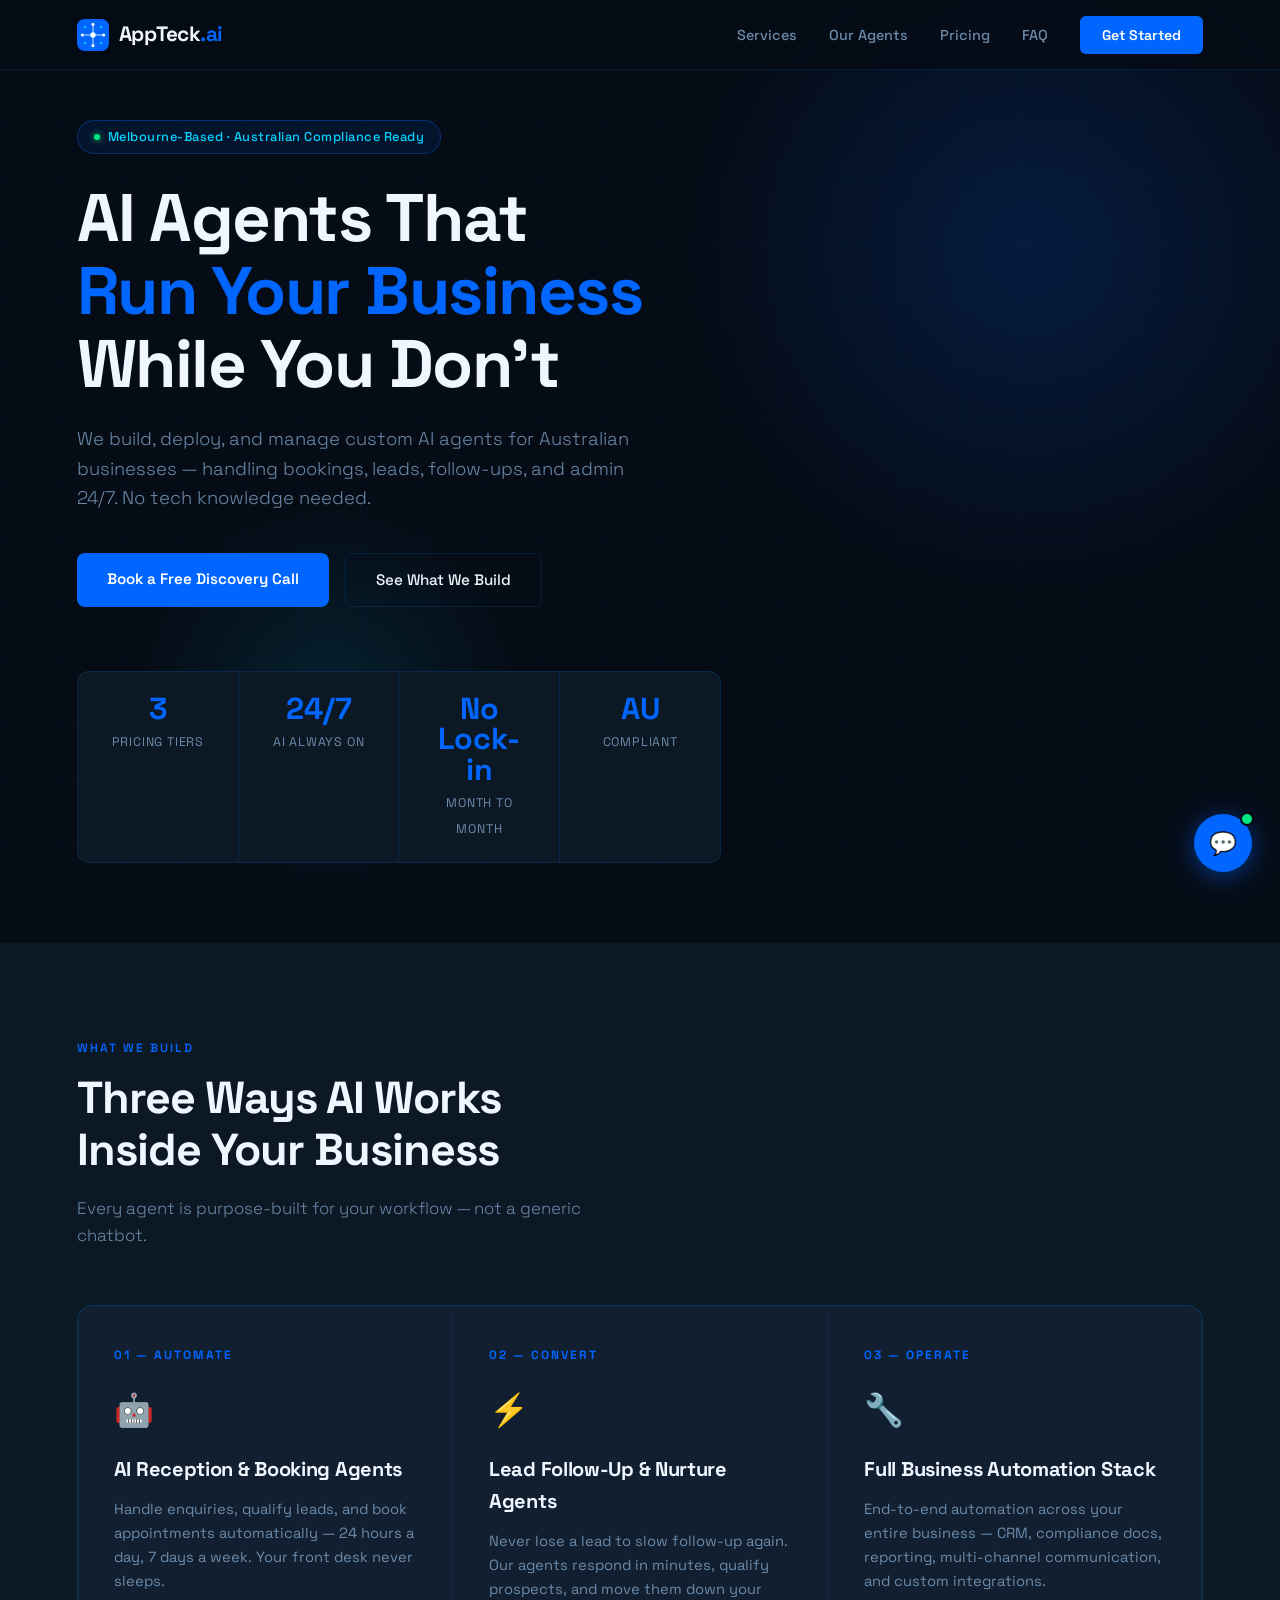
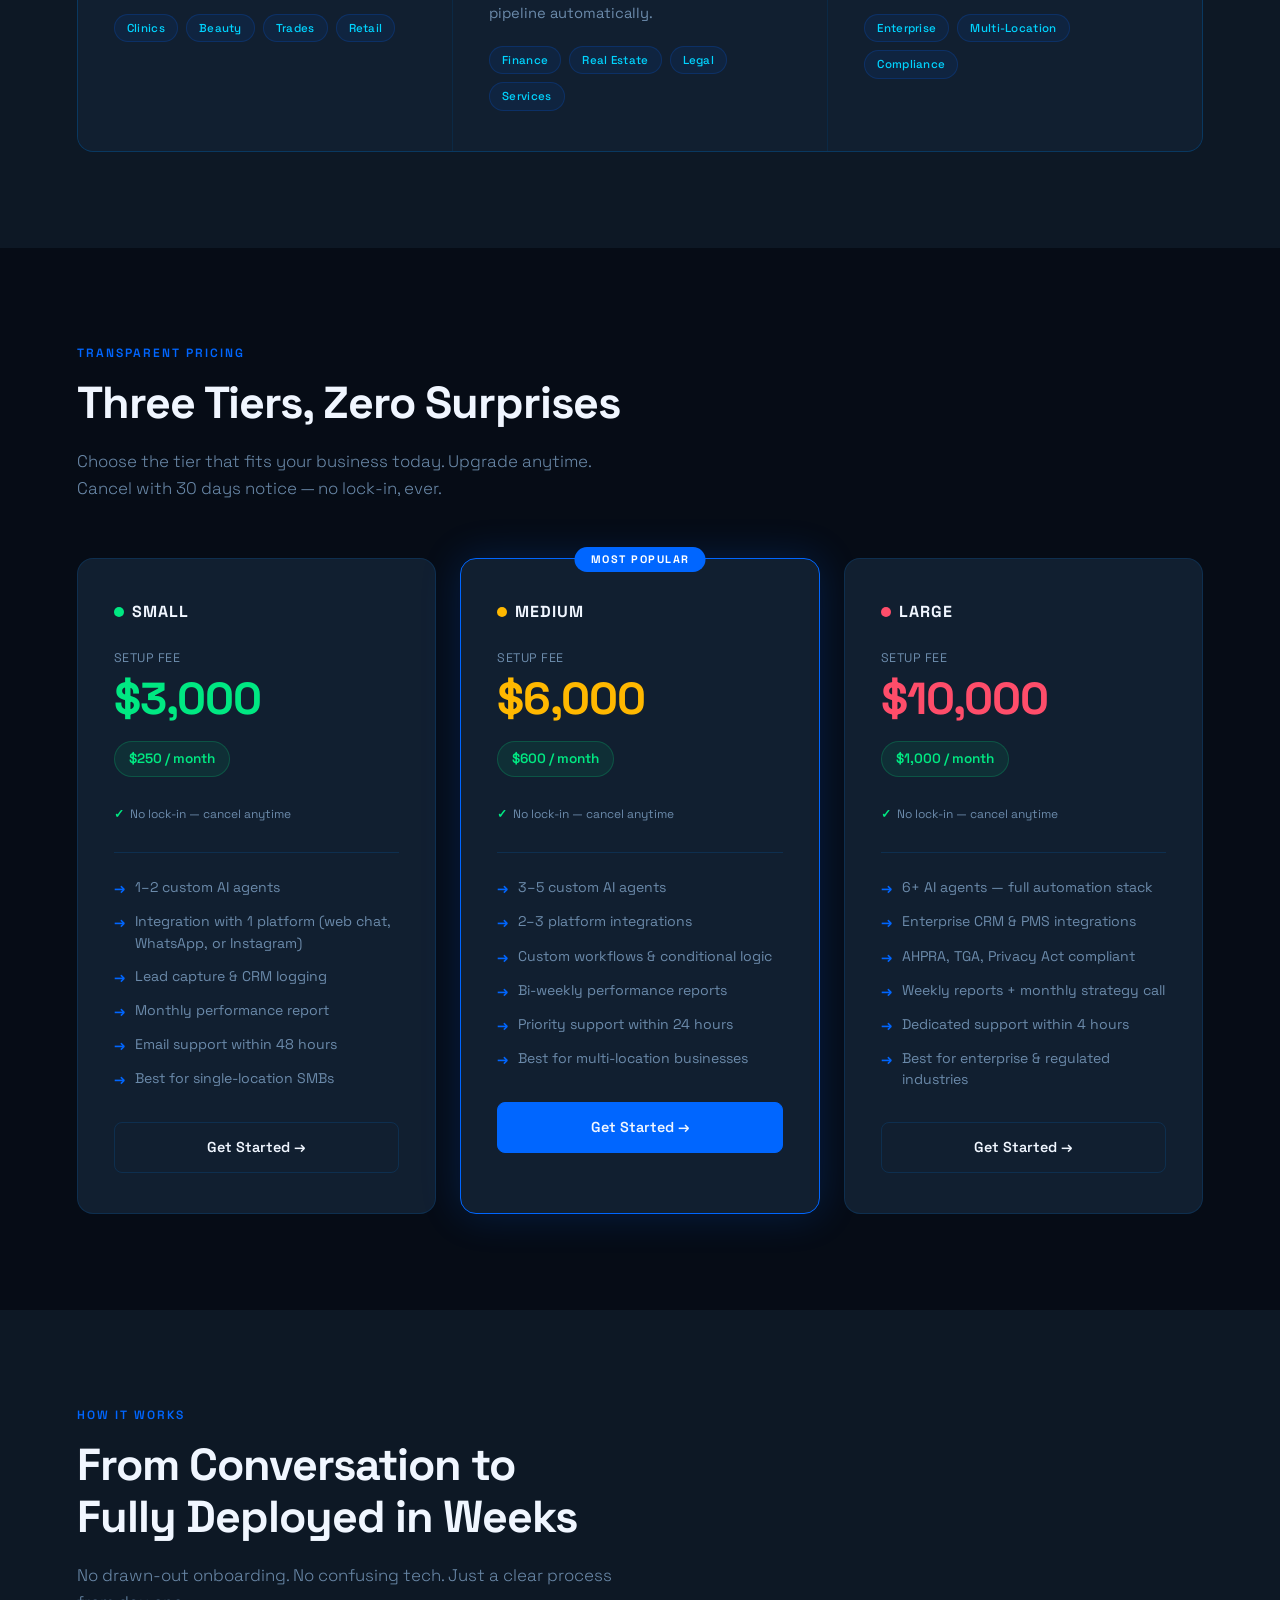
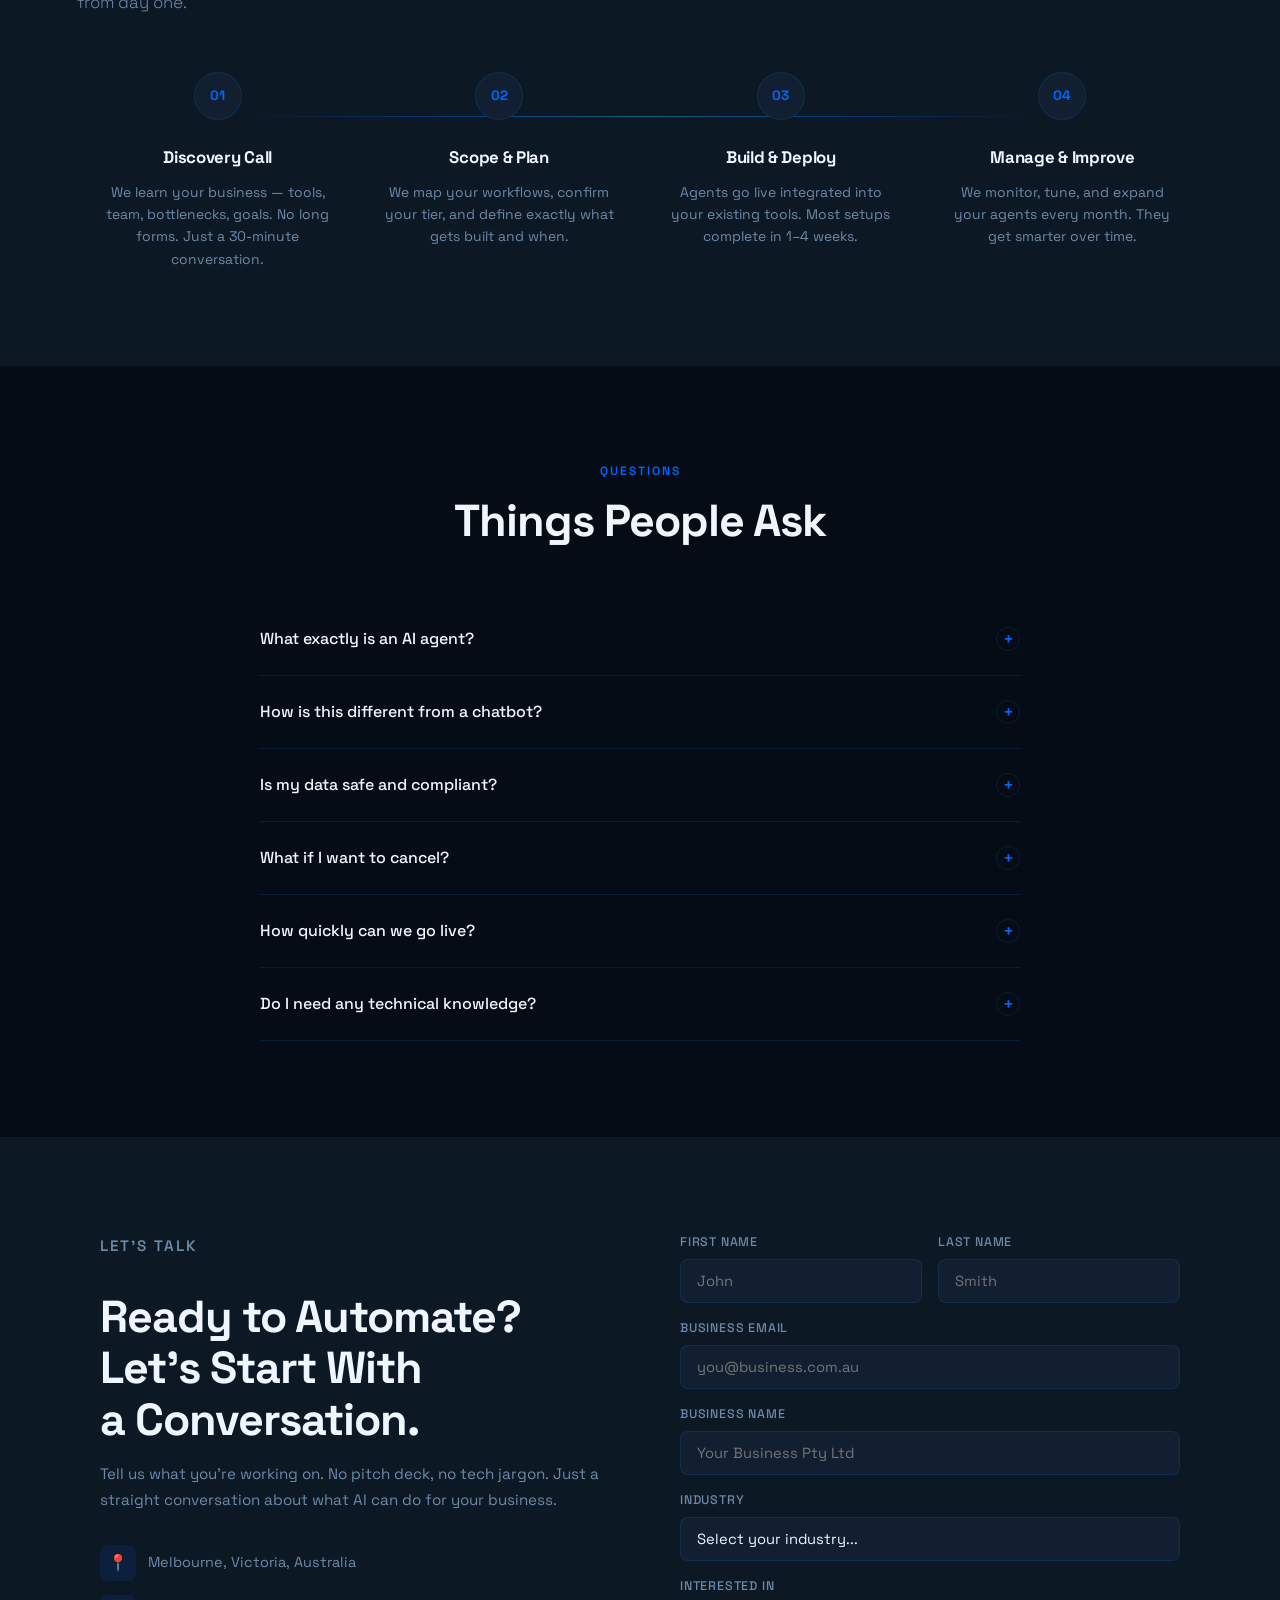
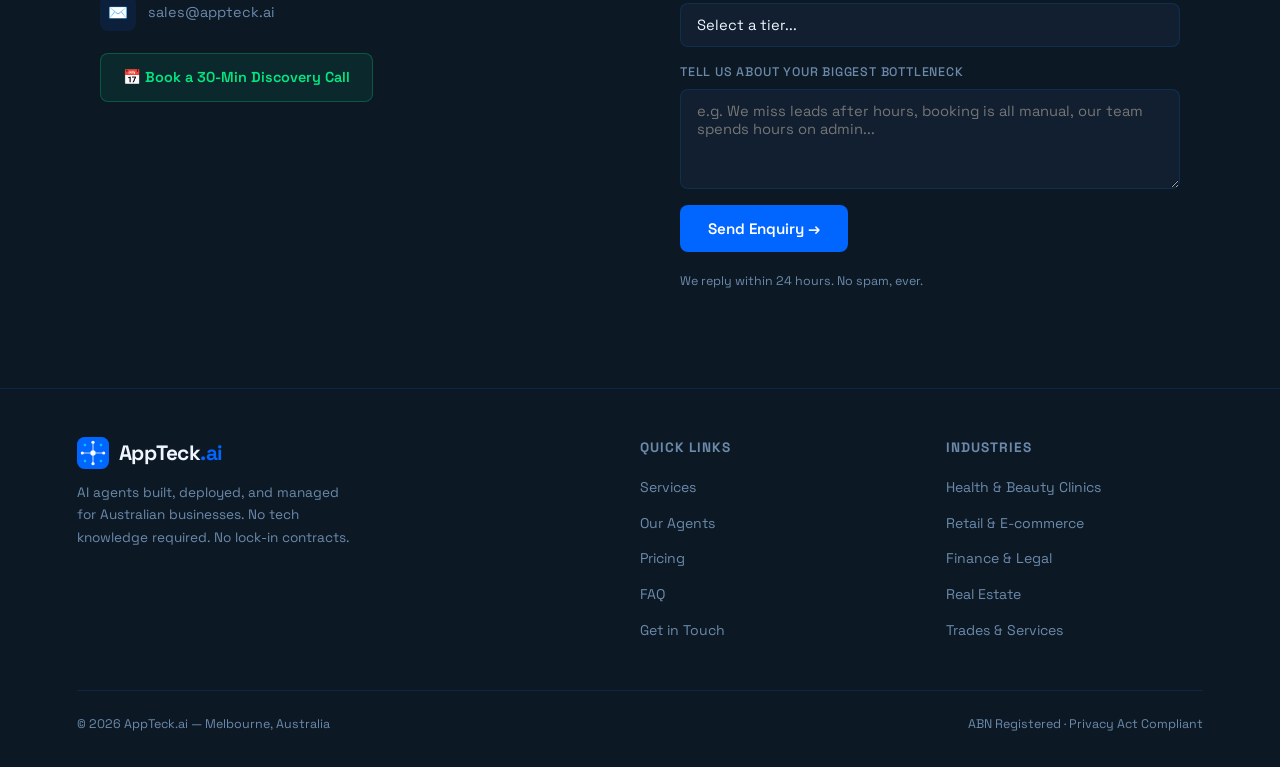
==== index.html @ e083c030 "Add mobile hamburger nav menu Adds a proper 44x44 hamburger button that appears below 900px, toggles" ====
<!DOCTYPE html>
<html lang="en">
<head>
  <meta charset="UTF-8">
  <meta name="viewport" content="width=device-width, initial-scale=1.0">
  <title>AppTeck.ai — AI Agents That Run Your Business</title>
  <meta name="description" content="AppTeck.ai builds, deploys, and manages custom AI agents for Australian businesses — handling bookings, leads, follow-ups, and admin 24/7.">

  <link rel="preconnect" href="https://fonts.googleapis.com">
  <link rel="preconnect" href="https://fonts.gstatic.com" crossorigin>
  <link href="https://fonts.googleapis.com/css2?family=Space+Grotesk:wght@300;400;500;600;700&display=swap" rel="stylesheet">

  <link rel="stylesheet" href="assets/css/main.css">
  <link rel="stylesheet" href="assets/css/layout.css">
  <link rel="stylesheet" href="assets/css/components.css">
  <link rel="stylesheet" href="assets/css/chat.css">
</head>
<body>

<!-- NAV -->
<nav>
  <a href="#" class="logo">
    <svg width="32" height="32" viewBox="0 0 60 60" xmlns="http://www.w3.org/2000/svg" aria-hidden="true">
      <rect x="0" y="0" width="60" height="60" rx="14" fill="#0066FF"/>
      <circle cx="30" cy="30" r="5" fill="white"/>
      <circle cx="30" cy="10" r="3" fill="white" opacity="0.95"/>
      <circle cx="50" cy="30" r="3" fill="white" opacity="0.95"/>
      <circle cx="30" cy="50" r="3" fill="white" opacity="0.95"/>
      <circle cx="10" cy="30" r="3" fill="white" opacity="0.95"/>
      <line x1="30" y1="25" x2="30" y2="13" stroke="white" stroke-width="2" stroke-linecap="round" opacity="0.75"/>
      <line x1="35" y1="30" x2="47" y2="30" stroke="white" stroke-width="2" stroke-linecap="round" opacity="0.75"/>
      <line x1="30" y1="35" x2="30" y2="47" stroke="white" stroke-width="2" stroke-linecap="round" opacity="0.75"/>
      <line x1="25" y1="30" x2="13" y2="30" stroke="white" stroke-width="2" stroke-linecap="round" opacity="0.75"/>
      <circle cx="45" cy="15" r="2.5" fill="#00D4FF" opacity="0.9"/>
      <circle cx="45" cy="45" r="2.5" fill="#00D4FF" opacity="0.9"/>
      <circle cx="15" cy="45" r="2.5" fill="#00D4FF" opacity="0.9"/>
      <circle cx="15" cy="15" r="2.5" fill="#00D4FF" opacity="0.9"/>
    </svg>
    <span class="logo-text">AppTeck<span>.ai</span></span>
  </a>
  <ul class="nav-links" id="navLinks">
    <li><a href="#services">Services</a></li>
    <li><a href="agents.html">Our Agents</a></li>
    <li><a href="#pricing">Pricing</a></li>
    <li><a href="#faq">FAQ</a></li>
    <li><a href="#contact" class="nav-cta">Get Started</a></li>
  </ul>
  <button type="button" class="nav-toggle" id="navToggle" aria-label="Toggle menu" aria-controls="navLinks" aria-expanded="false">
    <span class="nav-toggle-bars" aria-hidden="true">
      <span></span>
      <span></span>
      <span></span>
    </span>
  </button>
</nav>

<!-- HERO -->
<section id="hero">
  <div class="hero-glow"></div>
  <div class="hero-glow-2"></div>
  <div class="hero-inner">
    <div class="hero-badge">Melbourne-Based · Australian Compliance Ready</div>
    <h1>AI Agents That<br><span class="accent">Run Your Business</span><br>While You Don't</h1>
    <p class="hero-sub">We build, deploy, and manage custom AI agents for Australian businesses — handling bookings, leads, follow-ups, and admin 24/7. No tech knowledge needed.</p>
    <div class="hero-ctas">
      <a href="https://cal.com/appteck" target="_blank" rel="noopener" class="btn-primary">Book a Free Discovery Call</a>
      <a href="#services" class="btn-ghost">See What We Build</a>
    </div>
    <div class="stats-strip">
      <div class="stat"><span class="stat-num">3</span><span class="stat-label">Pricing Tiers</span></div>
      <div class="stat"><span class="stat-num">24/7</span><span class="stat-label">AI Always On</span></div>
      <div class="stat"><span class="stat-num">No Lock-in</span><span class="stat-label">Month to Month</span></div>
      <div class="stat"><span class="stat-num">AU</span><span class="stat-label">Compliant</span></div>
    </div>
  </div>
</section>

<!-- SERVICES -->
<section id="services">
  <p class="section-label reveal">What We Build</p>
  <h2 class="reveal">Three Ways AI Works<br>Inside Your Business</h2>
  <p class="section-sub reveal">Every agent is purpose-built for your workflow — not a generic chatbot.</p>
  <div class="services-grid reveal">
    <div class="service-card">
      <div class="service-num">01 — AUTOMATE</div>
      <span class="service-icon">🤖</span>
      <h3>AI Reception & Booking Agents</h3>
      <p>Handle enquiries, qualify leads, and book appointments automatically — 24 hours a day, 7 days a week. Your front desk never sleeps.</p>
      <div class="service-tags">
        <span class="tag">Clinics</span>
        <span class="tag">Beauty</span>
        <span class="tag">Trades</span>
        <span class="tag">Retail</span>
      </div>
    </div>
    <div class="service-card">
      <div class="service-num">02 — CONVERT</div>
      <span class="service-icon">⚡</span>
      <h3>Lead Follow-Up & Nurture Agents</h3>
      <p>Never lose a lead to slow follow-up again. Our agents respond in minutes, qualify prospects, and move them down your pipeline automatically.</p>
      <div class="service-tags">
        <span class="tag">Finance</span>
        <span class="tag">Real Estate</span>
        <span class="tag">Legal</span>
        <span class="tag">Services</span>
      </div>
    </div>
    <div class="service-card">
      <div class="service-num">03 — OPERATE</div>
      <span class="service-icon">🔧</span>
      <h3>Full Business Automation Stack</h3>
      <p>End-to-end automation across your entire business — CRM, compliance docs, reporting, multi-channel communication, and custom integrations.</p>
      <div class="service-tags">
        <span class="tag">Enterprise</span>
        <span class="tag">Multi-Location</span>
        <span class="tag">Compliance</span>
      </div>
    </div>
  </div>
</section>

<!-- PRICING -->
<section id="pricing">
  <p class="section-label reveal">Transparent Pricing</p>
  <h2 class="reveal">Three Tiers, Zero Surprises</h2>
  <p class="section-sub reveal">Choose the tier that fits your business today. Upgrade anytime. Cancel with 30 days notice — no lock-in, ever.</p>
  <div class="pricing-grid">

    <div class="pricing-card reveal">
      <div class="tier-name"><span class="tier-badge small"></span>Small</div>
      <div class="setup-label">Setup Fee</div>
      <div class="setup-price small">$3,000</div>
      <div class="retainer">$250 / month</div>
      <div class="no-lock">No lock-in — cancel anytime</div>
      <hr class="divider">
      <ul class="features">
        <li>1–2 custom AI agents</li>
        <li>Integration with 1 platform (web chat, WhatsApp, or Instagram)</li>
        <li>Lead capture & CRM logging</li>
        <li>Monthly performance report</li>
        <li>Email support within 48 hours</li>
        <li>Best for single-location SMBs</li>
      </ul>
      <a href="#contact" class="pricing-cta">Get Started →</a>
    </div>

    <div class="pricing-card featured reveal">
      <div class="tier-name"><span class="tier-badge medium"></span>Medium</div>
      <div class="setup-label">Setup Fee</div>
      <div class="setup-price medium">$6,000</div>
      <div class="retainer">$600 / month</div>
      <div class="no-lock">No lock-in — cancel anytime</div>
      <hr class="divider">
      <ul class="features">
        <li>3–5 custom AI agents</li>
        <li>2–3 platform integrations</li>
        <li>Custom workflows & conditional logic</li>
        <li>Bi-weekly performance reports</li>
        <li>Priority support within 24 hours</li>
        <li>Best for multi-location businesses</li>
      </ul>
      <a href="#contact" class="pricing-cta">Get Started →</a>
    </div>

    <div class="pricing-card reveal">
      <div class="tier-name"><span class="tier-badge large"></span>Large</div>
      <div class="setup-label">Setup Fee</div>
      <div class="setup-price large">$10,000</div>
      <div class="retainer">$1,000 / month</div>
      <div class="no-lock">No lock-in — cancel anytime</div>
      <hr class="divider">
      <ul class="features">
        <li>6+ AI agents — full automation stack</li>
        <li>Enterprise CRM & PMS integrations</li>
        <li>AHPRA, TGA, Privacy Act compliant</li>
        <li>Weekly reports + monthly strategy call</li>
        <li>Dedicated support within 4 hours</li>
        <li>Best for enterprise & regulated industries</li>
      </ul>
      <a href="#contact" class="pricing-cta">Get Started →</a>
    </div>

  </div>
</section>

<!-- PROCESS -->
<section id="process">
  <p class="section-label reveal">How It Works</p>
  <h2 class="reveal">From Conversation to<br>Fully Deployed in Weeks</h2>
  <p class="section-sub reveal">No drawn-out onboarding. No confusing tech. Just a clear process from day one.</p>
  <div class="process-steps">
    <div class="step reveal">
      <div class="step-num">01</div>
      <h3>Discovery Call</h3>
      <p>We learn your business — tools, team, bottlenecks, goals. No long forms. Just a 30-minute conversation.</p>
    </div>
    <div class="step reveal">
      <div class="step-num">02</div>
      <h3>Scope & Plan</h3>
      <p>We map your workflows, confirm your tier, and define exactly what gets built and when.</p>
    </div>
    <div class="step reveal">
      <div class="step-num">03</div>
      <h3>Build & Deploy</h3>
      <p>Agents go live integrated into your existing tools. Most setups complete in 1–4 weeks.</p>
    </div>
    <div class="step reveal">
      <div class="step-num">04</div>
      <h3>Manage & Improve</h3>
      <p>We monitor, tune, and expand your agents every month. They get smarter over time.</p>
    </div>
  </div>
</section>

<!-- FAQ -->
<section id="faq">
  <p class="section-label reveal" style="text-align:center">Questions</p>
  <h2 class="reveal" style="text-align:center;margin-bottom:56px">Things People Ask</h2>
  <div class="faq-grid">
    <div class="faq-item reveal">
      <button class="faq-q">What exactly is an AI agent? <span class="faq-icon">+</span></button>
      <div class="faq-a">An AI agent is an autonomous program that handles real tasks inside your business — answering enquiries, booking appointments, following up leads, filling out forms — automatically, 24/7. It's connected to your existing tools and takes action, not just answers questions.</div>
    </div>
    <div class="faq-item reveal">
      <button class="faq-q">How is this different from a chatbot? <span class="faq-icon">+</span></button>
      <div class="faq-a">A standard chatbot answers simple questions from a script. Our agents understand context, take actions, connect to your CRM and calendar, qualify leads, and hand off to you only when needed. They work like a trained staff member, not a FAQ page.</div>
    </div>
    <div class="faq-item reveal">
      <button class="faq-q">Is my data safe and compliant? <span class="faq-icon">+</span></button>
      <div class="faq-a">Yes. All agents are built with Australian compliance in mind — Privacy Act 1988, AHPRA guidelines for health businesses, TGA requirements, and NCCP Act for financial services. You review and approve every message template before anything goes live.</div>
    </div>
    <div class="faq-item reveal">
      <button class="faq-q">What if I want to cancel? <span class="faq-icon">+</span></button>
      <div class="faq-a">No lock-in, ever. Give us 30 days notice and your retainer stops. We believe clients should stay because the results are good — not because they're contractually trapped. The setup fee covers the build work already done.</div>
    </div>
    <div class="faq-item reveal">
      <button class="faq-q">How quickly can we go live? <span class="faq-icon">+</span></button>
      <div class="faq-a">Small tier: typically 1 week. Medium: 2–3 weeks. Large: 4–6 weeks depending on integrations and complexity. We're transparent about timelines from the first call.</div>
    </div>
    <div class="faq-item reveal">
      <button class="faq-q">Do I need any technical knowledge? <span class="faq-icon">+</span></button>
      <div class="faq-a">None at all. We handle everything — build, integration, testing, go-live, and ongoing management. You just need to understand your business. We handle the tech.</div>
    </div>
  </div>
</section>

<!-- CONTACT -->
<section id="contact">
  <div class="contact-wrap">
    <div class="contact-info">
      <p class="section-label">Let's Talk</p>
      <h2>Ready to Automate?<br>Let's Start With<br>a Conversation.</h2>
      <p>Tell us what you're working on. No pitch deck, no tech jargon. Just a straight conversation about what AI can do for your business.</p>
      <div class="contact-detail"><div class="icon">📍</div>Melbourne, Victoria, Australia</div>
      <div class="contact-detail"><div class="icon">✉️</div><a href="mailto:sales@appteck.ai" style="color:inherit;text-decoration:none;">sales@appteck.ai</a></div>
      <a href="https://cal.com/appteck" target="_blank" rel="noopener" class="booking-btn">📅 Book a 30-Min Discovery Call</a>
    </div>
    <div>
      <div class="contact-form" id="contactForm">
        <div class="form-row">
          <div class="field">
            <label for="fname">First Name</label>
            <input type="text" placeholder="John" id="fname">
          </div>
          <div class="field">
            <label for="lname">Last Name</label>
            <input type="text" placeholder="Smith" id="lname">
          </div>
        </div>
        <div class="field">
          <label for="email">Business Email</label>
          <input type="email" placeholder="you@business.com.au" id="email">
        </div>
        <div class="field">
          <label for="bizname">Business Name</label>
          <input type="text" placeholder="Your Business Pty Ltd" id="bizname">
        </div>
        <div class="field">
          <label for="industry">Industry</label>
          <select id="industry">
            <option value="">Select your industry...</option>
            <option>Health & Beauty / Clinic</option>
            <option>Retail & E-commerce</option>
            <option>Finance & Professional Services</option>
            <option>Real Estate</option>
            <option>Legal</option>
            <option>Trades & Services</option>
            <option>Other</option>
          </select>
        </div>
        <div class="field">
          <label for="tier">Interested In</label>
          <select id="tier">
            <option value="">Select a tier...</option>
            <option>Small — $3,000 setup + $250/mo</option>
            <option>Medium — $6,000 setup + $600/mo</option>
            <option>Large — $10,000 setup + $1,000/mo</option>
            <option>Not sure yet — let's talk</option>
          </select>
        </div>
        <div class="field">
          <label for="message">Tell Us About Your Biggest Bottleneck</label>
          <textarea placeholder="e.g. We miss leads after hours, booking is all manual, our team spends hours on admin..." id="message"></textarea>
        </div>
        <button type="button" class="form-submit">Send Enquiry →</button>
        <p class="form-note">We reply within 24 hours. No spam, ever.</p>
      </div>
      <div id="formSuccess" class="form-success">
        <div class="form-success-icon">✅</div>
        <h3>Enquiry Sent!</h3>
        <p>Thanks — we'll be in touch within 24 hours to set up your free discovery call.</p>
      </div>
    </div>
  </div>
</section>

<!-- FOOTER -->
<footer>
  <div class="footer-brand">
    <a href="#" class="logo">
      <svg width="32" height="32" viewBox="0 0 60 60" xmlns="http://www.w3.org/2000/svg" aria-hidden="true">
        <rect x="0" y="0" width="60" height="60" rx="14" fill="#0066FF"/>
        <circle cx="30" cy="30" r="5" fill="white"/>
        <circle cx="30" cy="10" r="3" fill="white" opacity="0.95"/>
        <circle cx="50" cy="30" r="3" fill="white" opacity="0.95"/>
        <circle cx="30" cy="50" r="3" fill="white" opacity="0.95"/>
        <circle cx="10" cy="30" r="3" fill="white" opacity="0.95"/>
        <line x1="30" y1="25" x2="30" y2="13" stroke="white" stroke-width="2" stroke-linecap="round" opacity="0.75"/>
        <line x1="35" y1="30" x2="47" y2="30" stroke="white" stroke-width="2" stroke-linecap="round" opacity="0.75"/>
        <line x1="30" y1="35" x2="30" y2="47" stroke="white" stroke-width="2" stroke-linecap="round" opacity="0.75"/>
        <line x1="25" y1="30" x2="13" y2="30" stroke="white" stroke-width="2" stroke-linecap="round" opacity="0.75"/>
        <circle cx="45" cy="15" r="2.5" fill="#00D4FF" opacity="0.9"/>
        <circle cx="45" cy="45" r="2.5" fill="#00D4FF" opacity="0.9"/>
        <circle cx="15" cy="45" r="2.5" fill="#00D4FF" opacity="0.9"/>
        <circle cx="15" cy="15" r="2.5" fill="#00D4FF" opacity="0.9"/>
      </svg>
      <span class="logo-text">AppTeck<span>.ai</span></span>
    </a>
    <p>AI agents built, deployed, and managed for Australian businesses. No tech knowledge required. No lock-in contracts.</p>
  </div>
  <div>
    <h4>Quick Links</h4>
    <ul>
      <li><a href="#services">Services</a></li>
      <li><a href="agents.html">Our Agents</a></li>
      <li><a href="#pricing">Pricing</a></li>
      <li><a href="#faq">FAQ</a></li>
      <li><a href="#contact">Get in Touch</a></li>
    </ul>
  </div>
  <div>
    <h4>Industries</h4>
    <ul>
      <li><a href="#contact">Health & Beauty Clinics</a></li>
      <li><a href="#contact">Retail & E-commerce</a></li>
      <li><a href="#contact">Finance & Legal</a></li>
      <li><a href="#contact">Real Estate</a></li>
      <li><a href="#contact">Trades & Services</a></li>
    </ul>
  </div>
  <div class="footer-bottom">
    <span>© 2026 AppTeck.ai — Melbourne, Australia</span>
    <span>ABN Registered · Privacy Act Compliant</span>
  </div>
</footer>

<!-- CHAT WIDGET -->
<div class="chat-bubble">
  <div class="chat-window" id="chatWindow">
    <div class="chat-header">
      <div class="chat-avatar">🤖</div>
      <div class="chat-header-info">
        <div class="chat-header-name">AppTeck AI Assistant</div>
        <div class="chat-header-status">Online now</div>
      </div>
    </div>
    <div class="chat-messages" id="chatMessages"></div>
    <div class="chat-quick-replies" id="quickReplies">
      <button class="quick-reply" data-quick="What does AppTeck.ai do?">What do you do?</button>
      <button class="quick-reply" data-quick="Tell me about pricing">Pricing</button>
      <button class="quick-reply" data-quick="How long does setup take?">Setup time</button>
    </div>
    <div class="chat-input-row">
      <input class="chat-input" id="chatInput" placeholder="Ask me anything...">
      <button class="chat-send" id="chatSend" aria-label="Send message">→</button>
    </div>
  </div>
  <button class="chat-toggle" id="chatToggle" aria-label="Open chat">
    💬
    <span class="notif"></span>
  </button>
</div>

<script src="assets/js/main.js" defer></script>
<script src="assets/js/form.js" defer></script>
<script src="assets/js/chat.js" defer></script>
</body>
</html>
---- assets/css/main.css ----
/* ── VARIABLES & RESET ── */
:root {
  --bg: #060c16;
  --surface: #0d1825;
  --card: #111f30;
  --border: rgba(0,140,255,0.15);
  --blue: #0066ff;
  --blue-glow: rgba(0,102,255,0.25);
  --teal: #00d4ff;
  --white: #f0f6ff;
  --muted: #6b8aaa;
  --green: #00e882;
  --amber: #ffb800;
  --red: #ff4d6a;
  --font-head: 'Space Grotesk', sans-serif;
  --font-body: 'Space Grotesk', sans-serif;
}

*, *::before, *::after { box-sizing: border-box; margin: 0; padding: 0; }

html { scroll-behavior: smooth; }

body {
  background: var(--bg);
  color: var(--white);
  font-family: var(--font-body);
  font-size: 16px;
  line-height: 1.6;
  overflow-x: hidden;
}

/* ── GRID BACKGROUND ── */
body::before {
  content: '';
  position: fixed;
  inset: 0;
  background-image:
    linear-gradient(rgba(0,102,255,0.03) 1px, transparent 1px),
    linear-gradient(90deg, rgba(0,102,255,0.03) 1px, transparent 1px);
  background-size: 60px 60px;
  pointer-events: none;
  z-index: 0;
}

section, nav, footer { position: relative; z-index: 1; }

/* ── TYPOGRAPHY ── */
h1 {
  font-family: var(--font-head);
  font-size: clamp(2.6rem, 6vw, 4.2rem);
  font-weight: 800;
  line-height: 1.08;
  letter-spacing: -1.5px;
  margin-bottom: 24px;
  animation: fadeUp 0.6s 0.1s ease both;
}
h1 .accent { color: var(--blue); }
h1 .accent-teal { color: var(--teal); }

h2 {
  font-family: var(--font-head);
  font-size: clamp(2rem, 4vw, 2.8rem);
  font-weight: 800;
  letter-spacing: -1px;
  line-height: 1.15;
  margin-bottom: 20px;
}

.section-label {
  font-size: 0.75rem;
  text-transform: uppercase;
  letter-spacing: 2px;
  color: var(--blue);
  font-weight: 600;
  margin-bottom: 14px;
}

.section-sub {
  font-size: 1.05rem;
  color: var(--muted);
  max-width: 560px;
  margin-bottom: 56px;
  font-weight: 300;
}

/* ── ANIMATIONS ── */
@keyframes fadeUp {
  from { opacity: 0; transform: translateY(20px); }
  to { opacity: 1; transform: translateY(0); }
}

@keyframes pulse {
  0%, 100% { opacity: 1; transform: scale(1); }
  50% { opacity: 0.6; transform: scale(1.3); }
}

.reveal {
  opacity: 0;
  transform: translateY(24px);
  transition: opacity 0.5s ease, transform 0.5s ease;
}
.reveal.visible { opacity: 1; transform: none; }
---- assets/css/layout.css ----
/* ── NAV ── */
nav {
  position: fixed;
  top: 0; left: 0; right: 0;
  z-index: 100;
  display: flex;
  align-items: center;
  justify-content: space-between;
  padding: 18px 6%;
  background: rgba(6,12,22,0.85);
  backdrop-filter: blur(12px);
  border-bottom: 1px solid var(--border);
}

.logo {
  display: flex;
  align-items: center;
  gap: 10px;
  font-family: var(--font-head);
  font-size: 1.4rem;
  font-weight: 800;
  color: var(--white);
  text-decoration: none;
  letter-spacing: -0.5px;
}
.logo-text {
  font-family: 'Space Grotesk', sans-serif;
  font-weight: 800;
  font-size: 1.3rem;
  color: var(--white);
  letter-spacing: -0.5px;
}
.logo-text span { color: var(--blue); }

.nav-links { display: flex; gap: 2rem; list-style: none; }
.nav-links a {
  color: var(--muted);
  text-decoration: none;
  font-size: 0.9rem;
  font-weight: 500;
  transition: color 0.2s;
}
.nav-links a:hover { color: var(--white); }
.nav-links a.active { color: var(--white); }

/* ── HAMBURGER (mobile only) ── */
.nav-toggle {
  display: none;
  width: 44px;
  height: 44px;
  background: transparent;
  border: 1px solid var(--border);
  border-radius: 8px;
  cursor: pointer;
  padding: 0;
  position: relative;
  transition: border-color 0.2s, background 0.2s;
}
.nav-toggle:hover,
.nav-toggle:focus-visible {
  border-color: rgba(0,102,255,0.5);
  background: rgba(0,102,255,0.08);
  outline: none;
}

.nav-toggle-bars {
  position: absolute;
  top: 50%;
  left: 50%;
  width: 20px;
  height: 14px;
  transform: translate(-50%, -50%);
}

.nav-toggle-bars span {
  position: absolute;
  left: 0;
  width: 100%;
  height: 2px;
  background: var(--white);
  border-radius: 2px;
  transition: transform 0.3s ease, top 0.3s ease, opacity 0.2s ease, background 0.2s;
}
.nav-toggle-bars span:nth-child(1) { top: 0; }
.nav-toggle-bars span:nth-child(2) { top: 6px; }
.nav-toggle-bars span:nth-child(3) { top: 12px; }

.nav-toggle[aria-expanded="true"] .nav-toggle-bars span { background: var(--blue); }
.nav-toggle[aria-expanded="true"] .nav-toggle-bars span:nth-child(1) {
  top: 6px;
  transform: rotate(45deg);
}
.nav-toggle[aria-expanded="true"] .nav-toggle-bars span:nth-child(2) { opacity: 0; }
.nav-toggle[aria-expanded="true"] .nav-toggle-bars span:nth-child(3) {
  top: 6px;
  transform: rotate(-45deg);
}

.nav-cta {
  background: var(--blue);
  color: #fff !important;
  padding: 10px 22px;
  border-radius: 6px;
  font-weight: 600 !important;
  font-size: 0.88rem !important;
  transition: background 0.2s, transform 0.15s !important;
}
.nav-cta:hover { background: #0052cc !important; transform: translateY(-1px); }

/* ── SECTIONS ── */
section { padding: 96px 6%; }

/* ── HERO ── */
#hero {
  min-height: 100vh;
  display: flex;
  align-items: center;
  padding: 120px 6% 80px;
  position: relative;
  overflow: hidden;
}

.hero-glow {
  position: absolute;
  width: 700px; height: 700px;
  background: radial-gradient(circle, rgba(0,102,255,0.18) 0%, transparent 70%);
  top: -100px; right: -100px;
  pointer-events: none;
}
.hero-glow-2 {
  position: absolute;
  width: 400px; height: 400px;
  background: radial-gradient(circle, rgba(0,212,255,0.1) 0%, transparent 70%);
  bottom: 50px; left: 10%;
  pointer-events: none;
}

.hero-inner { max-width: 760px; }

.hero-badge {
  display: inline-flex;
  align-items: center;
  gap: 8px;
  background: rgba(0,102,255,0.1);
  border: 1px solid rgba(0,102,255,0.3);
  border-radius: 100px;
  padding: 6px 16px;
  font-size: 0.8rem;
  color: var(--teal);
  font-weight: 500;
  margin-bottom: 28px;
  letter-spacing: 0.5px;
  animation: fadeUp 0.6s ease both;
}

.hero-badge::before {
  content: '';
  width: 6px; height: 6px;
  background: var(--green);
  border-radius: 50%;
  box-shadow: 0 0 6px var(--green);
  animation: pulse 2s infinite;
}

.hero-sub {
  font-size: 1.15rem;
  color: var(--muted);
  max-width: 560px;
  margin-bottom: 40px;
  font-weight: 300;
  animation: fadeUp 0.6s 0.2s ease both;
}

.hero-ctas {
  display: flex;
  gap: 16px;
  flex-wrap: wrap;
  animation: fadeUp 0.6s 0.3s ease both;
}

/* ── STAT STRIP ── */
.stats-strip {
  display: flex;
  gap: 0;
  border: 1px solid var(--border);
  border-radius: 12px;
  margin-top: 64px;
  overflow: hidden;
  animation: fadeUp 0.6s 0.4s ease both;
  background: var(--surface);
}

.stat {
  flex: 1;
  padding: 22px 28px;
  border-right: 1px solid var(--border);
  text-align: center;
}
.stat:last-child { border-right: none; }

.stat-num {
  font-family: var(--font-head);
  font-size: 1.9rem;
  font-weight: 800;
  color: var(--blue);
  display: block;
  line-height: 1;
  margin-bottom: 4px;
}
.stat-label {
  font-size: 0.78rem;
  color: var(--muted);
  text-transform: uppercase;
  letter-spacing: 0.8px;
}

/* ── SECTION BACKGROUNDS ── */
#services { background: var(--surface); }
#pricing { background: var(--bg); }
#process { background: var(--surface); }
#faq { background: var(--bg); }
#contact { background: var(--surface); }

/* ── PROCESS ── */
.process-steps {
  display: grid;
  grid-template-columns: repeat(4, 1fr);
  gap: 0;
  position: relative;
}

.process-steps::before {
  content: '';
  position: absolute;
  top: 44px;
  left: 15%;
  right: 15%;
  height: 1px;
  background: linear-gradient(90deg, transparent, var(--blue), var(--teal), var(--blue), transparent);
  opacity: 0.4;
}

.step {
  padding: 0 24px;
  text-align: center;
  position: relative;
}

.step-num {
  width: 48px; height: 48px;
  background: var(--card);
  border: 1px solid var(--border);
  border-radius: 50%;
  display: flex;
  align-items: center;
  justify-content: center;
  margin: 0 auto 24px;
  font-family: var(--font-head);
  font-size: 0.85rem;
  font-weight: 800;
  color: var(--blue);
  position: relative;
  z-index: 1;
}

.step h3 {
  font-family: var(--font-head);
  font-size: 1.05rem;
  font-weight: 700;
  margin-bottom: 10px;
  letter-spacing: -0.3px;
}

.step p { font-size: 0.87rem; color: var(--muted); line-height: 1.6; }

/* ── CONTACT ── */
.contact-wrap {
  display: grid;
  grid-template-columns: 1fr 1fr;
  gap: 80px;
  align-items: start;
  max-width: 1080px;
  margin: 0 auto;
}

.contact-info h2 { margin-bottom: 16px; }
.contact-info p {
  color: var(--muted);
  font-size: 0.95rem;
  line-height: 1.7;
  margin-bottom: 32px;
}

.contact-detail {
  display: flex;
  align-items: center;
  gap: 12px;
  margin-bottom: 14px;
  font-size: 0.9rem;
  color: var(--muted);
}

.contact-detail .icon {
  width: 36px; height: 36px;
  background: rgba(0,102,255,0.1);
  border-radius: 8px;
  display: flex;
  align-items: center;
  justify-content: center;
  font-size: 1rem;
  flex-shrink: 0;
}

.booking-btn {
  display: inline-flex;
  align-items: center;
  gap: 8px;
  background: rgba(0,232,130,0.08);
  border: 1px solid rgba(0,232,130,0.25);
  color: var(--green);
  padding: 12px 22px;
  border-radius: 8px;
  font-size: 0.9rem;
  font-weight: 600;
  text-decoration: none;
  transition: all 0.2s;
  margin-top: 8px;
}
.booking-btn:hover { background: rgba(0,232,130,0.15); transform: translateY(-1px); }

/* ── FOOTER ── */
footer {
  background: var(--surface);
  border-top: 1px solid var(--border);
  padding: 48px 6% 32px;
  display: grid;
  grid-template-columns: 2fr 1fr 1fr;
  gap: 48px;
}

.footer-brand .logo { display: flex; margin-bottom: 12px; }
.footer-brand p {
  color: var(--muted);
  font-size: 0.85rem;
  line-height: 1.65;
  max-width: 280px;
}

footer h4 {
  font-family: var(--font-head);
  font-size: 0.85rem;
  font-weight: 700;
  text-transform: uppercase;
  letter-spacing: 1px;
  margin-bottom: 16px;
  color: var(--muted);
}

footer ul { list-style: none; display: flex; flex-direction: column; gap: 10px; }
footer ul a {
  color: var(--muted);
  font-size: 0.88rem;
  text-decoration: none;
  transition: color 0.2s;
}
footer ul a:hover { color: var(--white); }

.footer-bottom {
  grid-column: 1 / -1;
  border-top: 1px solid var(--border);
  padding-top: 24px;
  display: flex;
  justify-content: space-between;
  align-items: center;
  color: var(--muted);
  font-size: 0.78rem;
}

/* ── RESPONSIVE ── */
@media (max-width: 900px) {
  .contact-wrap { grid-template-columns: 1fr; gap: 48px; }
  footer { grid-template-columns: 1fr; }
  .stats-strip { flex-direction: column; }
  .stat { border-right: none; border-bottom: 1px solid var(--border); }
  .stat:last-child { border-bottom: none; }
  .process-steps { grid-template-columns: 1fr; }
  .process-steps::before { display: none; }

  /* Mobile nav */
  .nav-toggle { display: block; }

  .nav-links {
    position: fixed;
    top: 73px;
    left: 0;
    right: 0;
    flex-direction: column;
    gap: 0;
    background: #0A0A0A;
    border-bottom: 1px solid var(--border);
    padding: 8px 6% 20px;
    max-height: 0;
    overflow: hidden;
    transition: max-height 0.35s ease, padding 0.35s ease;
    pointer-events: none;
  }
  .nav-links.open {
    max-height: calc(100vh - 73px);
    padding: 16px 6% 24px;
    pointer-events: auto;
  }
  .nav-links li {
    border-bottom: 1px solid var(--border);
  }
  .nav-links li:last-child { border-bottom: none; }
  .nav-links a {
    display: block;
    padding: 18px 4px;
    font-size: 1rem;
    color: var(--white);
  }
  .nav-links a.nav-cta {
    margin-top: 12px;
    text-align: center;
    padding: 14px 22px !important;
    border-radius: 8px;
  }
}
---- assets/css/components.css ----
/* ── BUTTONS ── */
.btn-primary {
  background: var(--blue);
  color: #fff;
  padding: 14px 30px;
  border-radius: 8px;
  font-weight: 600;
  font-size: 0.95rem;
  text-decoration: none;
  transition: all 0.2s;
  border: none;
  cursor: pointer;
  display: inline-block;
}
.btn-primary:hover {
  background: #0052cc;
  transform: translateY(-2px);
  box-shadow: 0 8px 24px rgba(0,102,255,0.4);
}

.btn-ghost {
  background: transparent;
  color: var(--white);
  padding: 14px 30px;
  border-radius: 8px;
  font-weight: 500;
  font-size: 0.95rem;
  text-decoration: none;
  border: 1px solid var(--border);
  transition: all 0.2s;
  display: inline-block;
}
.btn-ghost:hover {
  border-color: rgba(0,102,255,0.5);
  background: rgba(0,102,255,0.08);
}

/* ── SERVICES ── */
.services-grid {
  display: grid;
  grid-template-columns: repeat(3, 1fr);
  gap: 1.5px;
  background: var(--border);
  border-radius: 16px;
  overflow: hidden;
  border: 1px solid var(--border);
}

.service-card {
  background: var(--card);
  padding: 40px 36px;
  transition: background 0.3s;
  position: relative;
  overflow: hidden;
}

.service-card::before {
  content: '';
  position: absolute;
  top: 0; left: 0; right: 0;
  height: 2px;
  background: linear-gradient(90deg, transparent, var(--blue), transparent);
  opacity: 0;
  transition: opacity 0.3s;
}

.service-card:hover { background: #162236; }
.service-card:hover::before { opacity: 1; }

.service-num {
  font-family: var(--font-head);
  font-size: 0.75rem;
  color: var(--blue);
  font-weight: 700;
  letter-spacing: 2px;
  margin-bottom: 20px;
}

.service-icon {
  font-size: 2rem;
  margin-bottom: 16px;
  display: block;
}

.service-card h3 {
  font-family: var(--font-head);
  font-size: 1.25rem;
  font-weight: 700;
  margin-bottom: 12px;
  letter-spacing: -0.3px;
}

.service-card p {
  color: var(--muted);
  font-size: 0.92rem;
  line-height: 1.65;
}

.service-tags {
  display: flex;
  flex-wrap: wrap;
  gap: 8px;
  margin-top: 20px;
}

.tag {
  background: rgba(0,102,255,0.08);
  border: 1px solid rgba(0,102,255,0.2);
  color: var(--teal);
  font-size: 0.72rem;
  padding: 4px 12px;
  border-radius: 100px;
  font-weight: 500;
  letter-spacing: 0.3px;
}

/* ── PRICING ── */
.pricing-grid {
  display: grid;
  grid-template-columns: repeat(3, 1fr);
  gap: 24px;
}

.pricing-card {
  background: var(--card);
  border: 1px solid var(--border);
  border-radius: 16px;
  padding: 40px 36px;
  position: relative;
  transition: transform 0.2s, box-shadow 0.2s;
}

.pricing-card:hover {
  transform: translateY(-4px);
  box-shadow: 0 16px 48px rgba(0,0,0,0.4);
}

.pricing-card.featured {
  border-color: var(--blue);
  box-shadow: 0 0 40px rgba(0,102,255,0.2);
}

.pricing-card.featured::before {
  content: 'MOST POPULAR';
  position: absolute;
  top: -12px; left: 50%;
  transform: translateX(-50%);
  background: var(--blue);
  color: #fff;
  font-size: 0.68rem;
  font-weight: 700;
  letter-spacing: 1.5px;
  padding: 4px 16px;
  border-radius: 100px;
}

.tier-badge {
  display: inline-block;
  width: 10px; height: 10px;
  border-radius: 50%;
  margin-right: 8px;
}
.tier-badge.small { background: var(--green); }
.tier-badge.medium { background: var(--amber); }
.tier-badge.large { background: var(--red); }

.tier-name {
  font-family: var(--font-head);
  font-size: 1rem;
  font-weight: 700;
  letter-spacing: 1px;
  text-transform: uppercase;
  margin-bottom: 24px;
  display: flex;
  align-items: center;
}

.setup-price {
  font-family: var(--font-head);
  font-size: 2.8rem;
  font-weight: 800;
  line-height: 1;
  letter-spacing: -1px;
  margin-bottom: 4px;
}
.setup-price.small { color: var(--green); }
.setup-price.medium { color: var(--amber); }
.setup-price.large { color: var(--red); }

.setup-label {
  font-size: 0.78rem;
  color: var(--muted);
  margin-bottom: 8px;
  text-transform: uppercase;
  letter-spacing: 0.5px;
}

.retainer {
  display: inline-flex;
  align-items: center;
  gap: 6px;
  background: rgba(0,232,130,0.08);
  border: 1px solid rgba(0,232,130,0.2);
  color: var(--green);
  font-size: 0.85rem;
  font-weight: 600;
  padding: 6px 14px;
  border-radius: 100px;
  margin: 16px 0 28px;
}

.no-lock {
  font-size: 0.75rem;
  color: var(--muted);
  margin-bottom: 28px;
  display: flex;
  align-items: center;
  gap: 6px;
}
.no-lock::before { content: '✓'; color: var(--green); font-weight: 700; }

.divider { border: none; border-top: 1px solid var(--border); margin: 0 0 24px; }

.features {
  list-style: none;
  display: flex;
  flex-direction: column;
  gap: 12px;
  margin-bottom: 32px;
}
.features li {
  font-size: 0.88rem;
  color: var(--muted);
  display: flex;
  align-items: flex-start;
  gap: 10px;
  line-height: 1.5;
}
.features li::before {
  content: '→';
  color: var(--blue);
  font-weight: 700;
  flex-shrink: 0;
  margin-top: 1px;
}

.pricing-cta {
  display: block;
  text-align: center;
  padding: 13px;
  border-radius: 8px;
  font-weight: 600;
  font-size: 0.9rem;
  text-decoration: none;
  transition: all 0.2s;
  border: 1px solid var(--border);
  color: var(--white);
}

.pricing-cta:hover {
  background: var(--blue);
  border-color: var(--blue);
  transform: translateY(-1px);
}
.featured .pricing-cta { background: var(--blue); border-color: var(--blue); }
.featured .pricing-cta:hover { background: #0052cc; }

/* ── FAQ ── */
.faq-grid { max-width: 760px; margin: 0 auto; }

.faq-item { border-bottom: 1px solid var(--border); }

.faq-q {
  width: 100%;
  background: none;
  border: none;
  color: var(--white);
  font-family: var(--font-body);
  font-size: 1rem;
  font-weight: 500;
  padding: 24px 0;
  text-align: left;
  cursor: pointer;
  display: flex;
  justify-content: space-between;
  align-items: center;
  gap: 16px;
  transition: color 0.2s;
}

.faq-q:hover { color: var(--teal); }

.faq-icon {
  width: 24px; height: 24px;
  border: 1px solid var(--border);
  border-radius: 50%;
  display: flex;
  align-items: center;
  justify-content: center;
  flex-shrink: 0;
  font-size: 1.1rem;
  color: var(--blue);
  transition: transform 0.3s;
}

.faq-item.open .faq-icon { transform: rotate(45deg); }

.faq-a {
  max-height: 0;
  overflow: hidden;
  transition: max-height 0.4s ease;
  color: var(--muted);
  font-size: 0.93rem;
  line-height: 1.75;
  padding: 0;
}

.faq-item.open .faq-a { max-height: 200px; padding-bottom: 24px; }

/* ── FORM ── */
.contact-form { display: flex; flex-direction: column; gap: 16px; }

.form-row { display: grid; grid-template-columns: 1fr 1fr; gap: 16px; }

.field { display: flex; flex-direction: column; gap: 6px; }
.field label {
  font-size: 0.78rem;
  color: var(--muted);
  text-transform: uppercase;
  letter-spacing: 0.8px;
  font-weight: 500;
}

.field input, .field select, .field textarea {
  background: var(--card);
  border: 1px solid var(--border);
  color: var(--white);
  padding: 12px 16px;
  border-radius: 8px;
  font-family: var(--font-body);
  font-size: 0.92rem;
  outline: none;
  transition: border-color 0.2s;
  width: 100%;
}

.field input:focus, .field select:focus, .field textarea:focus {
  border-color: var(--blue);
  box-shadow: 0 0 0 3px rgba(0,102,255,0.1);
}

.field select { appearance: none; cursor: pointer; }
.field textarea { resize: vertical; min-height: 100px; }

.field option { background: var(--card); }

.form-submit {
  background: var(--blue);
  color: #fff;
  border: none;
  padding: 14px 28px;
  border-radius: 8px;
  font-family: var(--font-body);
  font-size: 0.95rem;
  font-weight: 600;
  cursor: pointer;
  transition: all 0.2s;
  align-self: flex-start;
}
.form-submit:hover {
  background: #0052cc;
  transform: translateY(-1px);
  box-shadow: 0 8px 24px rgba(0,102,255,0.3);
}

.form-note { font-size: 0.78rem; color: var(--muted); margin-top: 4px; }

.form-success { display: none; padding: 40px; text-align: center; }
.form-success-icon { font-size: 3rem; margin-bottom: 16px; }
.form-success h3 {
  font-family: var(--font-head);
  font-size: 1.4rem;
  margin-bottom: 10px;
}
.form-success p { color: var(--muted); font-size: 0.92rem; }

/* ── RESPONSIVE ── */
@media (max-width: 900px) {
  .services-grid, .pricing-grid { grid-template-columns: 1fr; }
  .form-row { grid-template-columns: 1fr; }
}
---- assets/css/chat.css ----
/* ── CHAT WIDGET ── */
.chat-bubble {
  position: fixed;
  bottom: 28px; right: 28px;
  z-index: 200;
}

.chat-toggle {
  width: 58px; height: 58px;
  background: var(--blue);
  border-radius: 50%;
  border: none;
  cursor: pointer;
  display: flex;
  align-items: center;
  justify-content: center;
  font-size: 1.4rem;
  box-shadow: 0 4px 24px rgba(0,102,255,0.5);
  transition: transform 0.2s, box-shadow 0.2s;
  position: relative;
}

.chat-toggle:hover {
  transform: scale(1.08);
  box-shadow: 0 8px 32px rgba(0,102,255,0.6);
}

.chat-toggle .notif {
  position: absolute;
  top: -2px; right: -2px;
  width: 14px; height: 14px;
  background: var(--green);
  border-radius: 50%;
  border: 2px solid var(--bg);
  animation: pulse 2s infinite;
}

.chat-window {
  position: absolute;
  bottom: 70px; right: 0;
  width: 360px;
  background: var(--card);
  border: 1px solid var(--border);
  border-radius: 16px;
  overflow: hidden;
  box-shadow: 0 24px 64px rgba(0,0,0,0.6);
  display: none;
  flex-direction: column;
  max-height: 480px;
}

.chat-window.open { display: flex; animation: slideUp 0.3s ease; }

@keyframes slideUp {
  from { opacity: 0; transform: translateY(16px); }
  to { opacity: 1; transform: translateY(0); }
}

.chat-header {
  background: var(--blue);
  padding: 16px 20px;
  display: flex;
  align-items: center;
  gap: 12px;
}

.chat-avatar {
  width: 36px; height: 36px;
  background: rgba(255,255,255,0.2);
  border-radius: 50%;
  display: flex;
  align-items: center;
  justify-content: center;
  font-size: 1rem;
}

.chat-header-info { flex: 1; }
.chat-header-name { font-weight: 700; font-size: 0.95rem; }
.chat-header-status {
  font-size: 0.72rem;
  opacity: 0.85;
  display: flex;
  align-items: center;
  gap: 5px;
}
.chat-header-status::before {
  content: '';
  width: 6px; height: 6px;
  background: var(--green);
  border-radius: 50%;
  display: inline-block;
}

.chat-messages {
  flex: 1;
  overflow-y: auto;
  padding: 16px;
  display: flex;
  flex-direction: column;
  gap: 12px;
  min-height: 240px;
  max-height: 300px;
}

.msg {
  max-width: 85%;
  padding: 10px 14px;
  border-radius: 12px;
  font-size: 0.85rem;
  line-height: 1.55;
  animation: fadeUp 0.3s ease both;
}

.msg.bot {
  background: var(--surface);
  border: 1px solid var(--border);
  color: var(--white);
  align-self: flex-start;
  border-bottom-left-radius: 4px;
}

.msg.user {
  background: var(--blue);
  color: #fff;
  align-self: flex-end;
  border-bottom-right-radius: 4px;
}

.typing {
  display: flex;
  align-items: center;
  gap: 4px;
  background: var(--surface);
  border: 1px solid var(--border);
  padding: 10px 14px;
  border-radius: 12px;
  border-bottom-left-radius: 4px;
  max-width: fit-content;
}

.typing span {
  width: 6px; height: 6px;
  background: var(--muted);
  border-radius: 50%;
  animation: typing-dot 1.2s infinite;
}
.typing span:nth-child(2) { animation-delay: 0.2s; }
.typing span:nth-child(3) { animation-delay: 0.4s; }

@keyframes typing-dot {
  0%, 60%, 100% { transform: translateY(0); }
  30% { transform: translateY(-5px); }
}

.chat-quick-replies {
  display: flex;
  flex-wrap: wrap;
  gap: 6px;
  padding: 0 16px 10px;
}

.quick-reply {
  background: rgba(0,102,255,0.1);
  border: 1px solid rgba(0,102,255,0.25);
  color: var(--teal);
  padding: 6px 14px;
  border-radius: 100px;
  font-size: 0.75rem;
  font-weight: 500;
  cursor: pointer;
  transition: all 0.2s;
  font-family: var(--font-body);
}
.quick-reply:hover { background: rgba(0,102,255,0.2); }

.chat-input-row {
  display: flex;
  gap: 10px;
  padding: 12px 16px;
  border-top: 1px solid var(--border);
}

.chat-input {
  flex: 1;
  background: var(--surface);
  border: 1px solid var(--border);
  color: var(--white);
  padding: 9px 14px;
  border-radius: 8px;
  font-family: var(--font-body);
  font-size: 0.85rem;
  outline: none;
}
.chat-input:focus { border-color: var(--blue); }

.chat-send {
  background: var(--blue);
  border: none;
  color: #fff;
  width: 36px; height: 36px;
  border-radius: 8px;
  cursor: pointer;
  font-size: 1rem;
  transition: background 0.2s;
  display: flex;
  align-items: center;
  justify-content: center;
  flex-shrink: 0;
}
.chat-send:hover { background: #0052cc; }

/* ── RESPONSIVE ── */
@media (max-width: 900px) {
  .chat-window { width: 320px; }
}
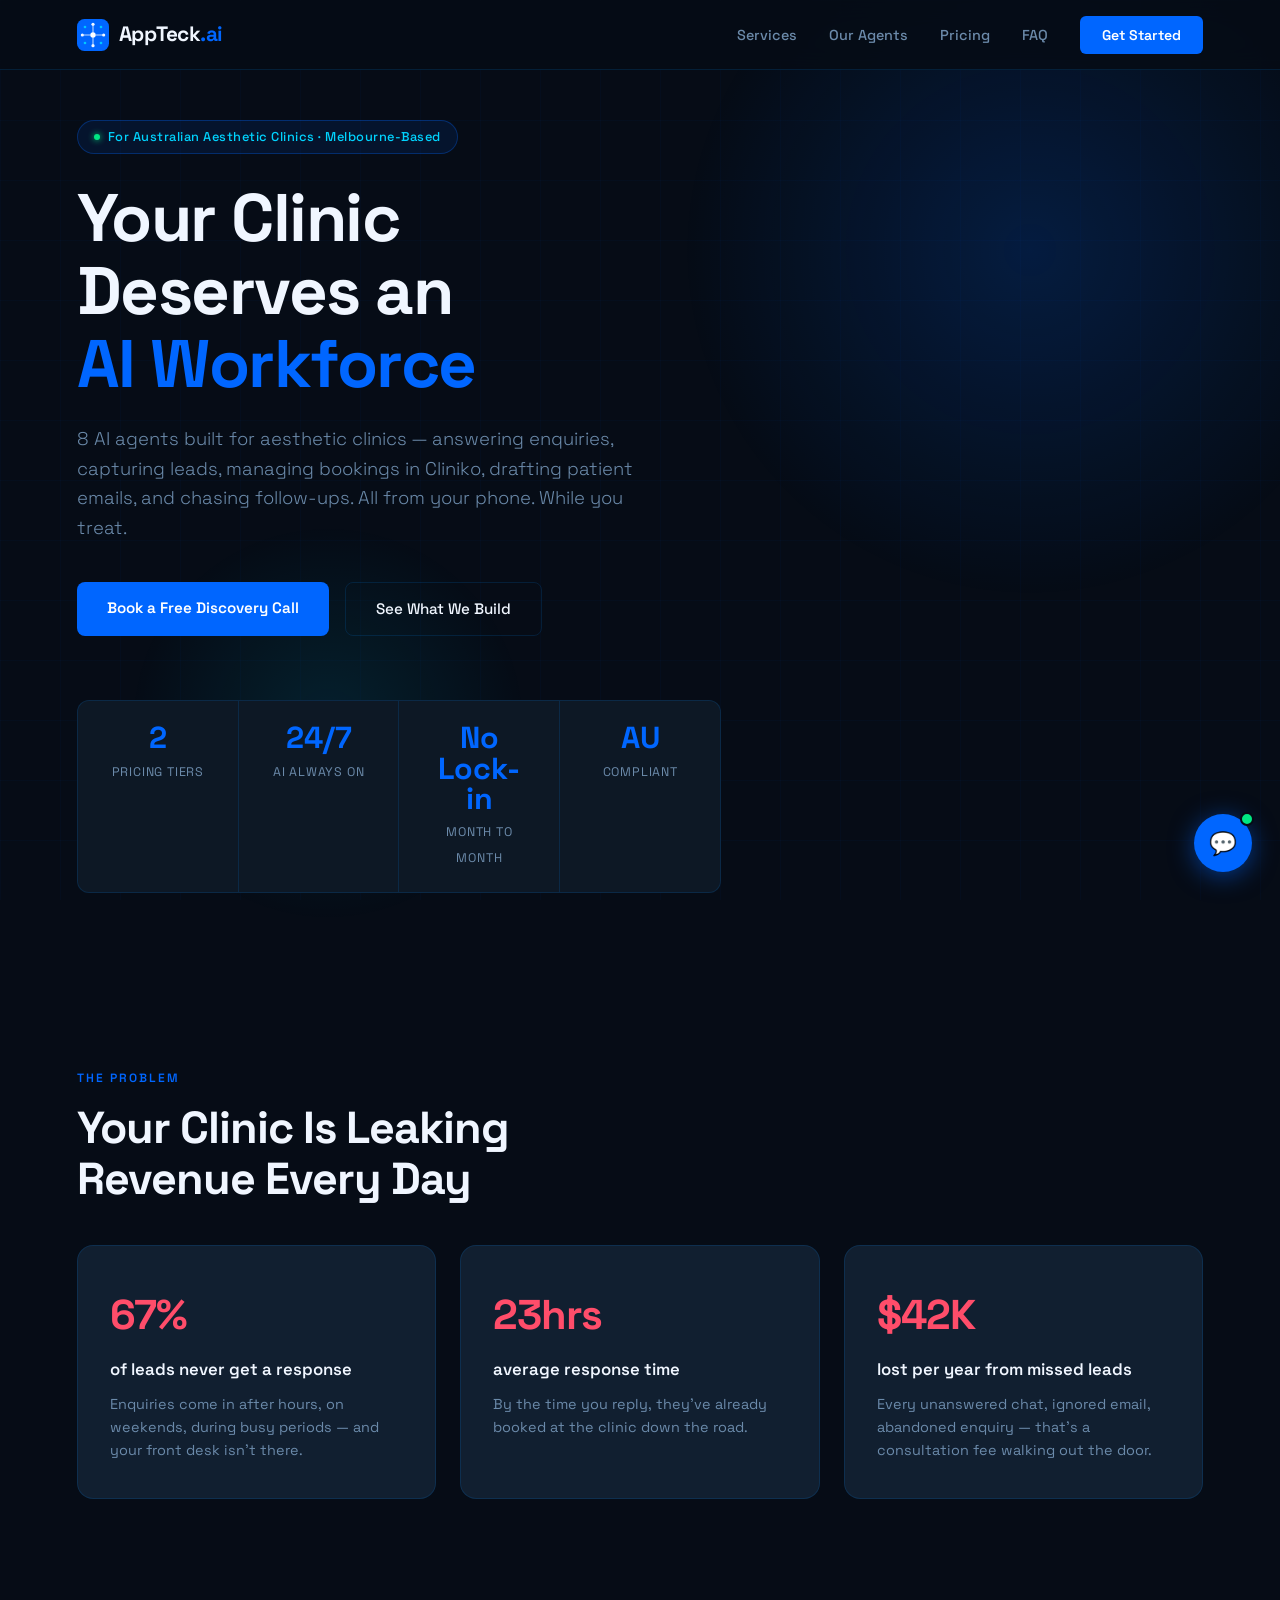
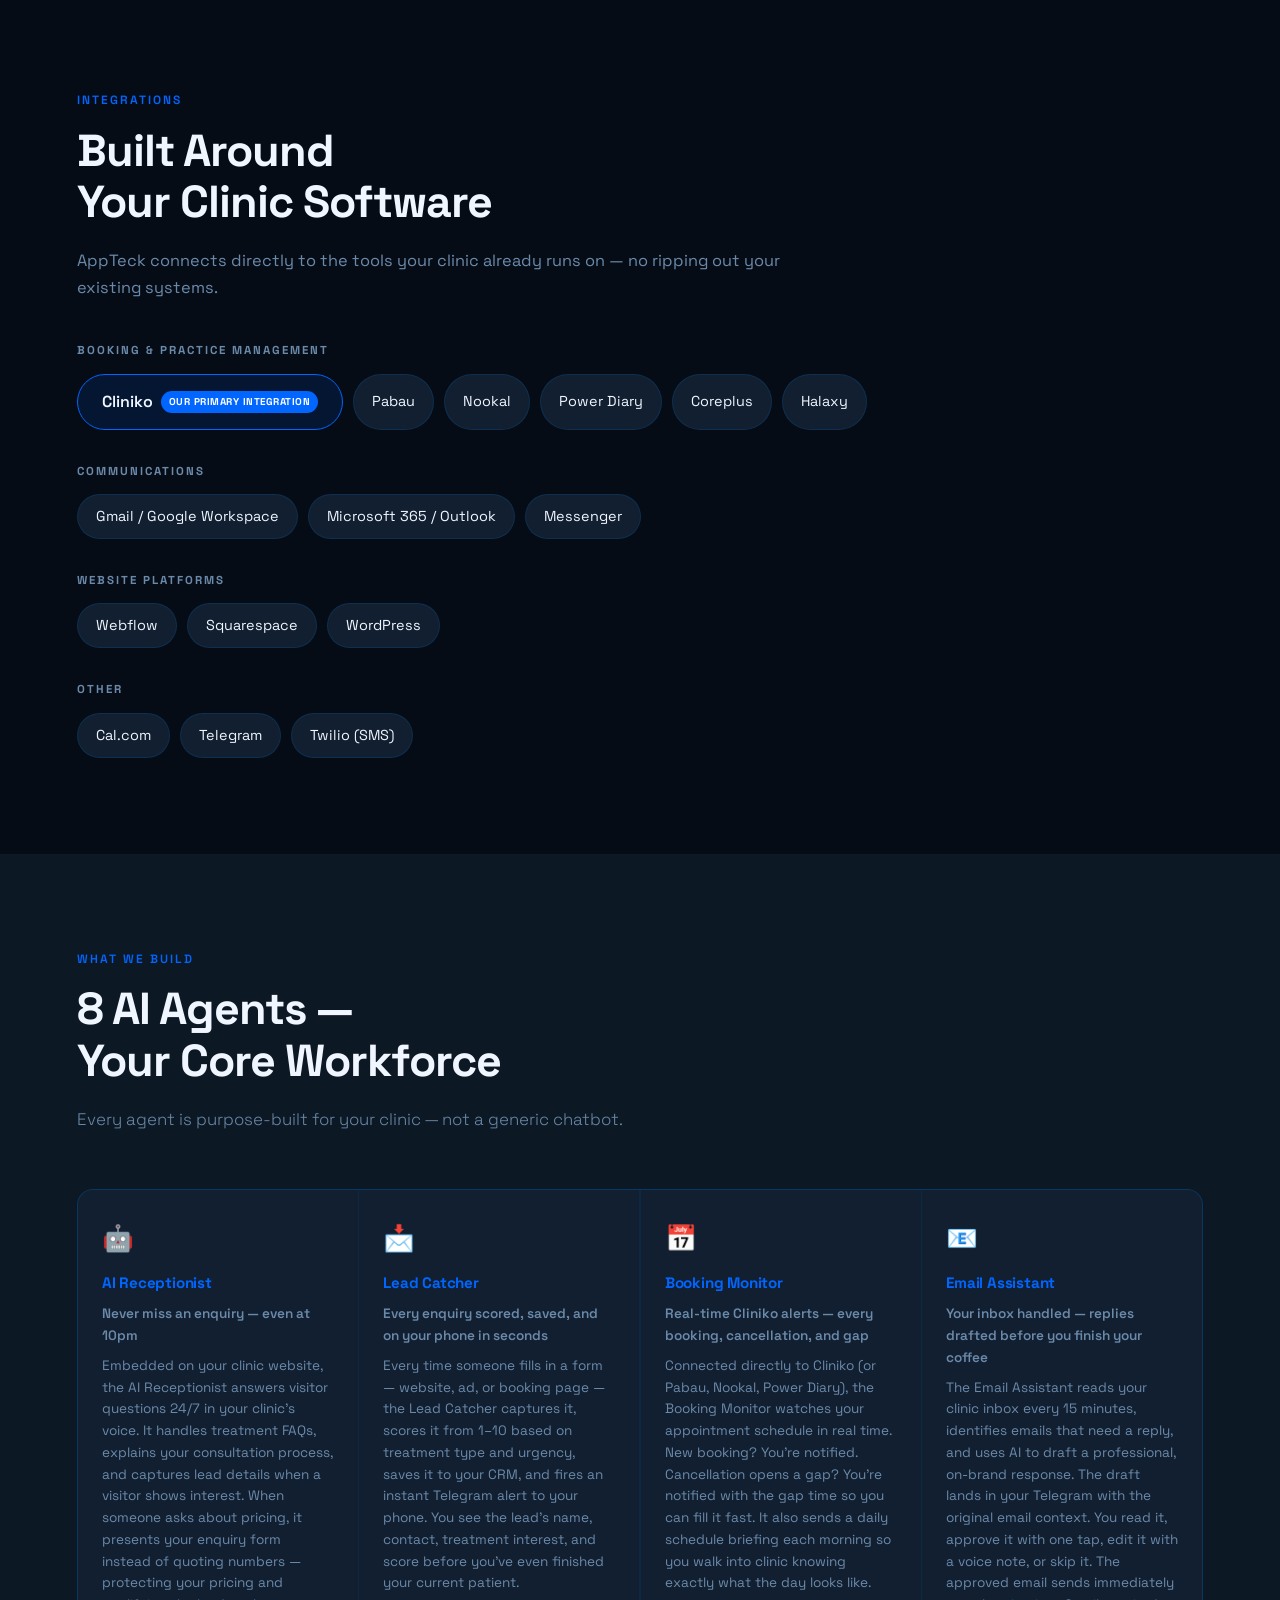
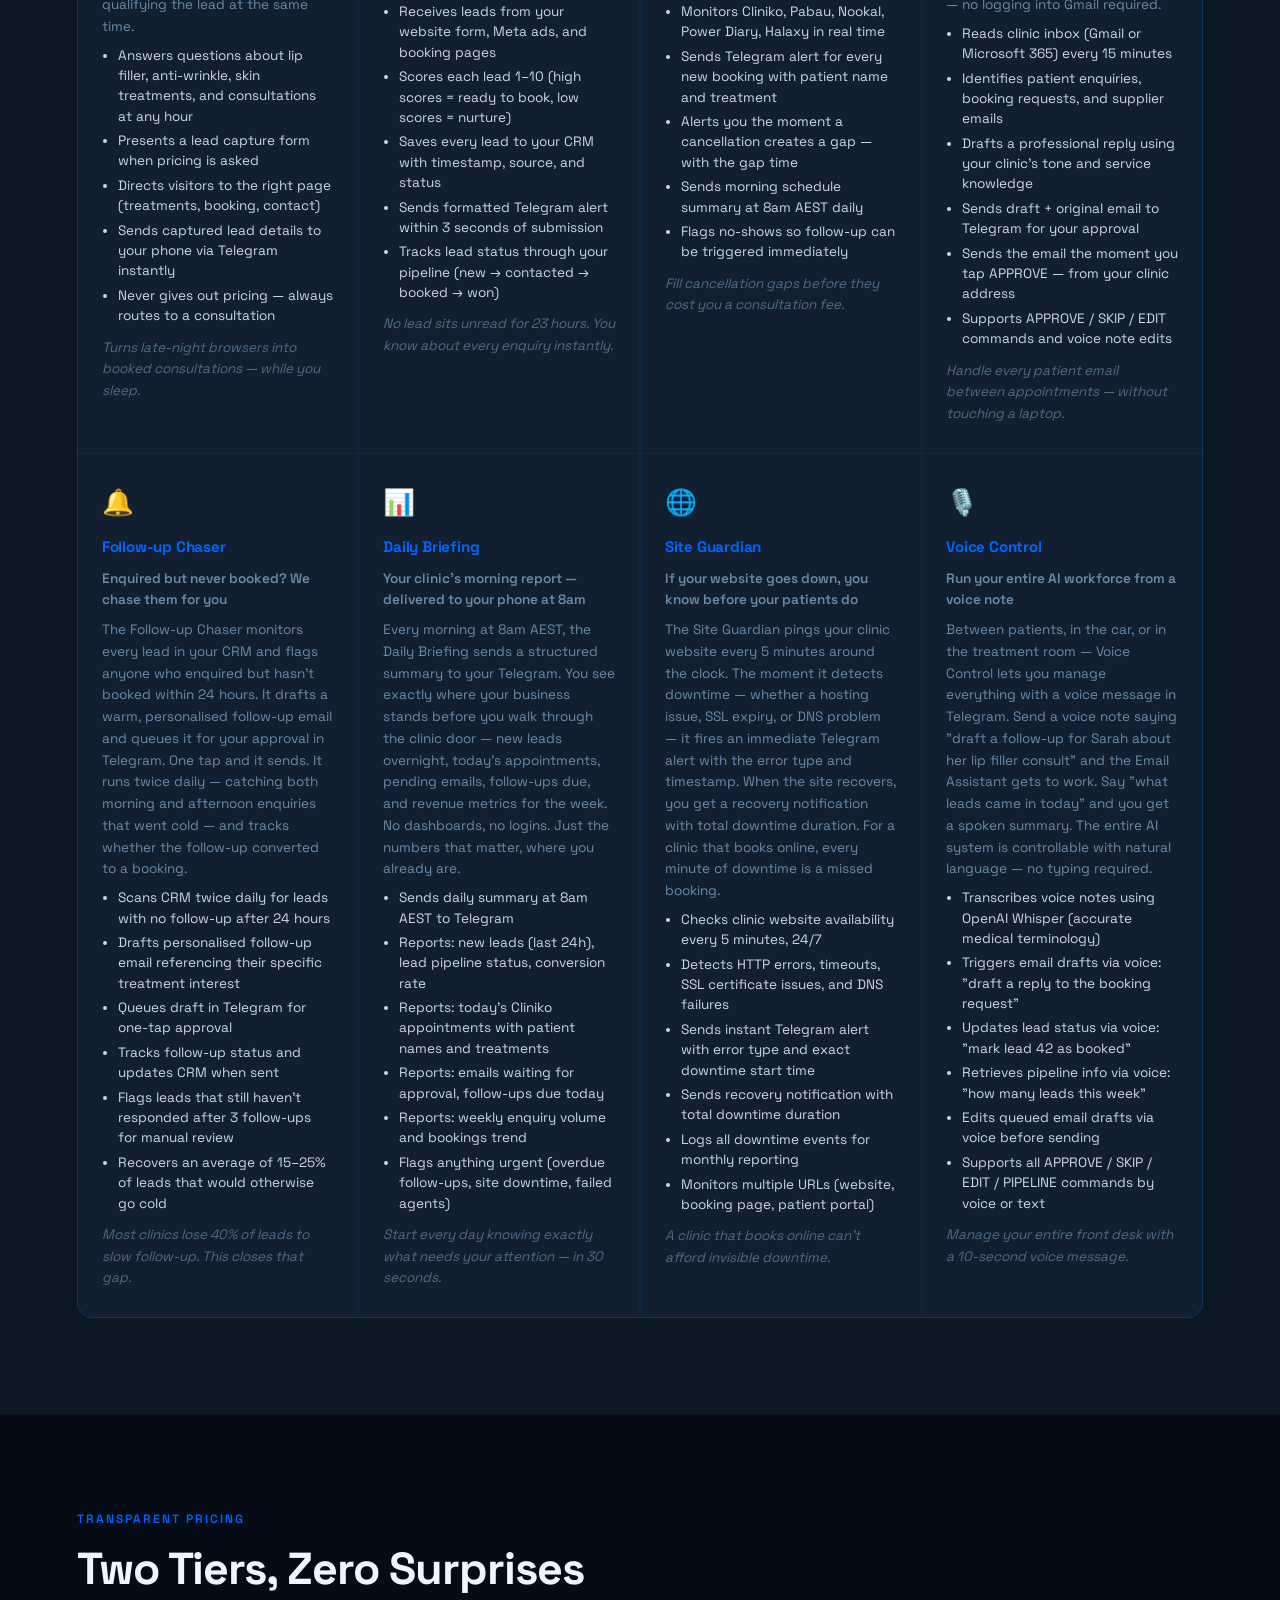
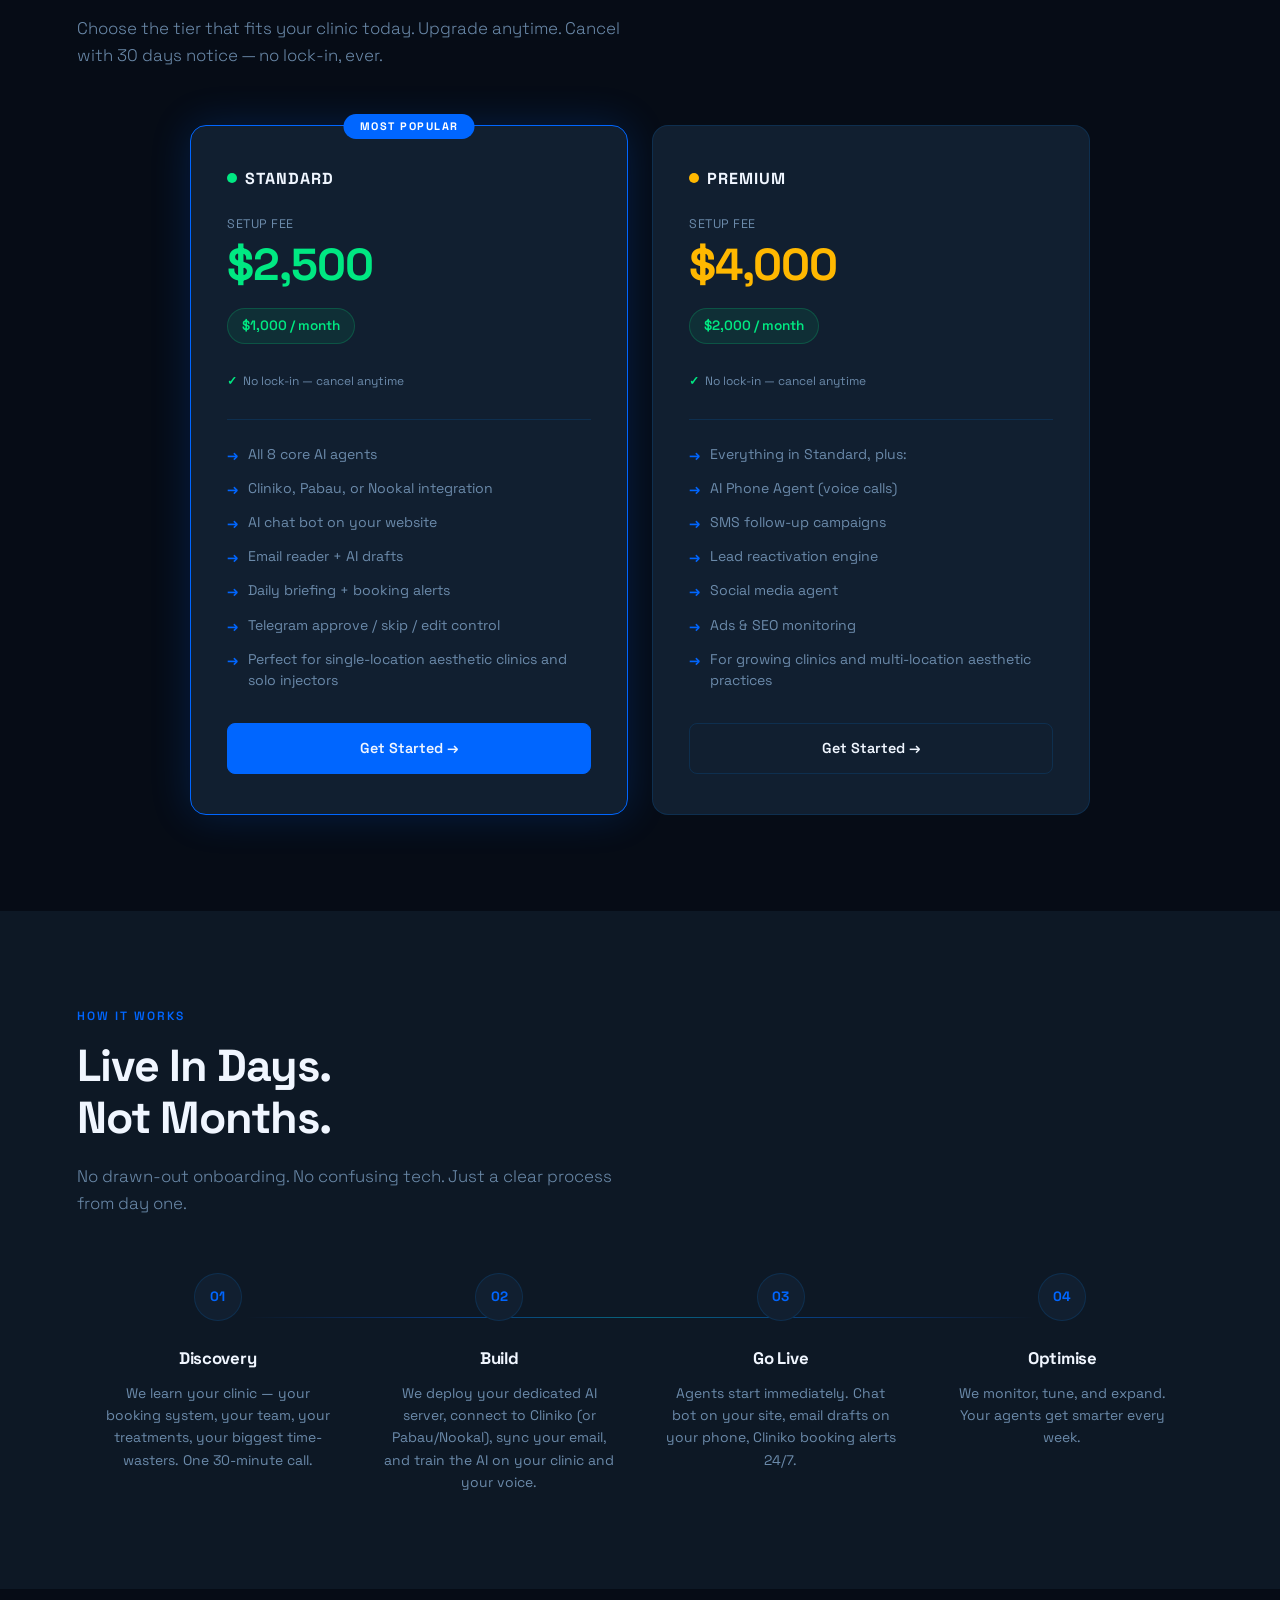
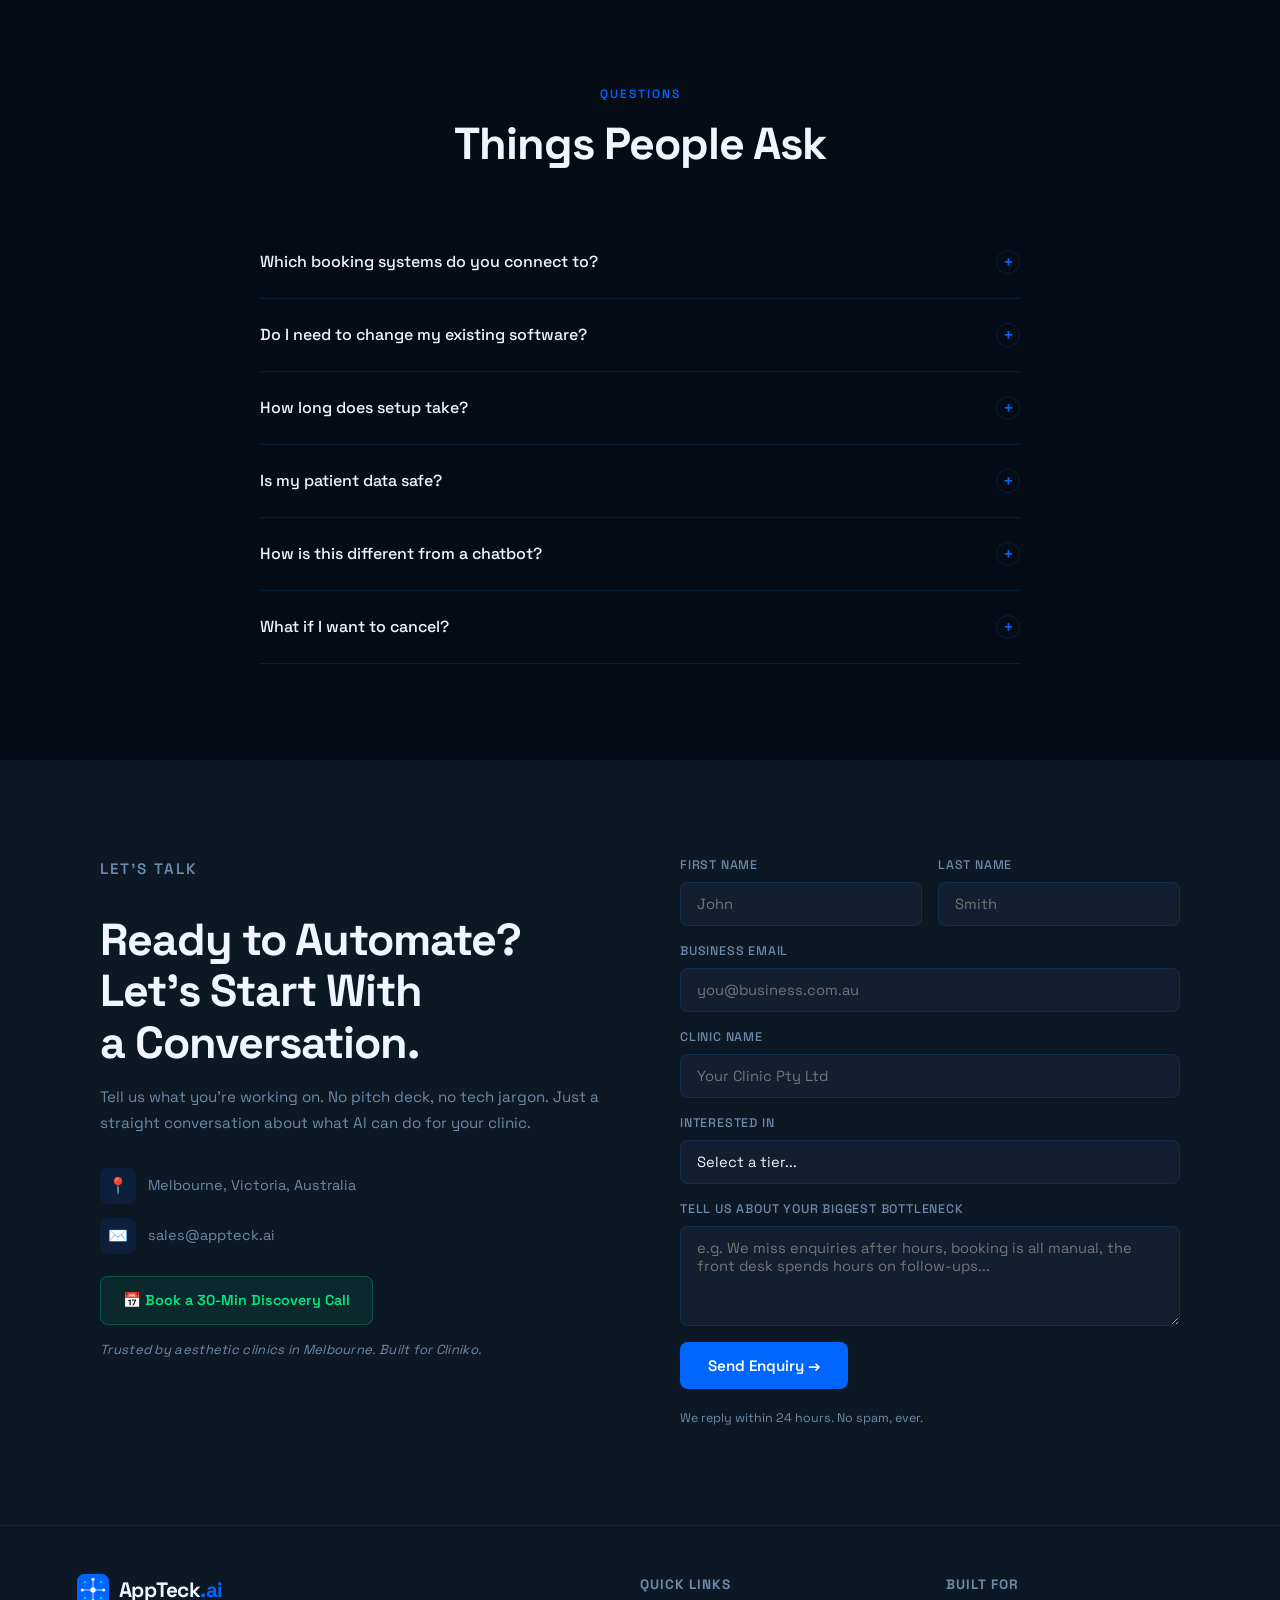
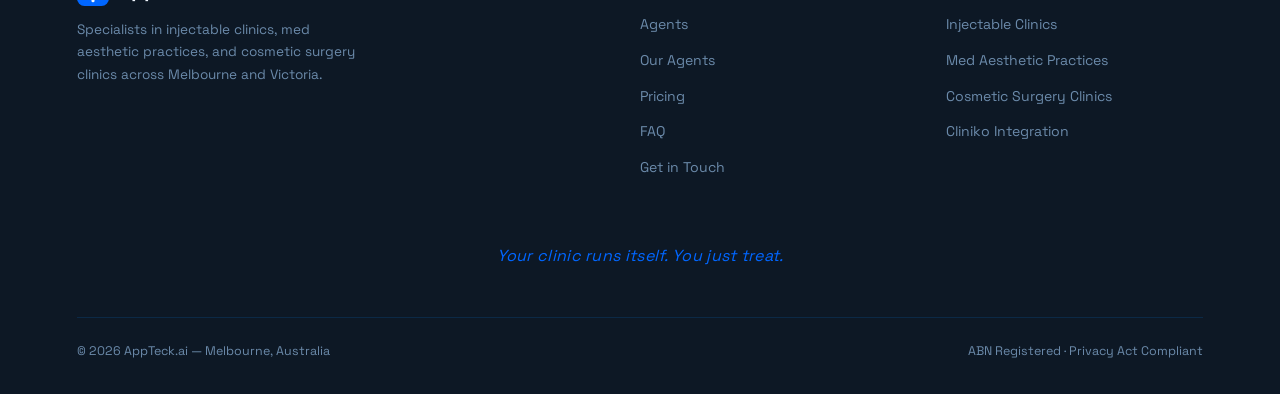
==== commit cf484b5a: "Pivot site to clinic-specialist focus across homepage and /get-started Rebrand from general SMB agen" ====
--- a/index.html
+++ b/index.html
@@ -3,8 +3,8 @@
 <head>
   <meta charset="UTF-8">
   <meta name="viewport" content="width=device-width, initial-scale=1.0">
-  <title>AppTeck.ai — AI Agents That Run Your Business</title>
-  <meta name="description" content="AppTeck.ai builds, deploys, and manages custom AI agents for Australian businesses — handling bookings, leads, follow-ups, and admin 24/7.">
+  <title>AppTeck.ai — AI Automation for Aesthetic Clinics | Cliniko Integration</title>
+  <meta name="description" content="AI agents built for injectable clinics and med aesthetic practices. Connects to Cliniko, Pabau, Nookal. Capture every lead, automate follow-ups, manage bookings — all from Telegram.">
 
   <link rel="preconnect" href="https://fonts.googleapis.com">
   <link rel="preconnect" href="https://fonts.gstatic.com" crossorigin>
@@ -14,6 +14,24 @@
   <link rel="stylesheet" href="assets/css/layout.css">
   <link rel="stylesheet" href="assets/css/components.css">
   <link rel="stylesheet" href="assets/css/chat.css">
+
+  <!-- Meta Pixel Code -->
+  <script>
+  !function(f,b,e,v,n,t,s)
+  {if(f.fbq)return;n=f.fbq=function(){n.callMethod?
+  n.callMethod.apply(n,arguments):n.queue.push(arguments)};
+  if(!f._fbq)f._fbq=n;n.push=n;n.loaded=!0;n.version='2.0';
+  n.queue=[];t=b.createElement(e);t.async=!0;
+  t.src=v;s=b.getElementsByTagName(e)[0];
+  s.parentNode.insertBefore(t,s)}(window, document,'script',
+  'https://connect.facebook.net/en_US/fbevents.js');
+  fbq('init', '1542503004328699');
+  fbq('track', 'PageView');
+  </script>
+  <noscript><img height="1" width="1" style="display:none"
+  src="https://www.facebook.com/tr?id=1542503004328699&ev=PageView&noscript=1"
+  /></noscript>
+  <!-- End Meta Pixel Code -->
 </head>
 <body>
 
@@ -45,12 +63,10 @@
     <li><a href="#faq">FAQ</a></li>
     <li><a href="#contact" class="nav-cta">Get Started</a></li>
   </ul>
-  <button type="button" class="nav-toggle" id="navToggle" aria-label="Toggle menu" aria-controls="navLinks" aria-expanded="false">
-    <span class="nav-toggle-bars" aria-hidden="true">
-      <span></span>
-      <span></span>
-      <span></span>
-    </span>
+  <button type="button" class="hamburger" id="navToggle" aria-label="Menu" aria-controls="navLinks" aria-expanded="false">
+    <span></span>
+    <span></span>
+    <span></span>
   </button>
 </nav>
 
@@ -59,15 +75,15 @@
   <div class="hero-glow"></div>
   <div class="hero-glow-2"></div>
   <div class="hero-inner">
-    <div class="hero-badge">Melbourne-Based · Australian Compliance Ready</div>
-    <h1>AI Agents That<br><span class="accent">Run Your Business</span><br>While You Don't</h1>
-    <p class="hero-sub">We build, deploy, and manage custom AI agents for Australian businesses — handling bookings, leads, follow-ups, and admin 24/7. No tech knowledge needed.</p>
+    <div class="hero-badge">For Australian Aesthetic Clinics · Melbourne-Based</div>
+    <h1>Your Clinic<br>Deserves an<br><span class="accent">AI Workforce</span></h1>
+    <p class="hero-sub">8 AI agents built for aesthetic clinics — answering enquiries, capturing leads, managing bookings in Cliniko, drafting patient emails, and chasing follow-ups. All from your phone. While you treat.</p>
     <div class="hero-ctas">
       <a href="https://cal.com/appteck" target="_blank" rel="noopener" class="btn-primary">Book a Free Discovery Call</a>
       <a href="#services" class="btn-ghost">See What We Build</a>
     </div>
     <div class="stats-strip">
-      <div class="stat"><span class="stat-num">3</span><span class="stat-label">Pricing Tiers</span></div>
+      <div class="stat"><span class="stat-num">2</span><span class="stat-label">Pricing Tiers</span></div>
       <div class="stat"><span class="stat-num">24/7</span><span class="stat-label">AI Always On</span></div>
       <div class="stat"><span class="stat-num">No Lock-in</span><span class="stat-label">Month to Month</span></div>
       <div class="stat"><span class="stat-num">AU</span><span class="stat-label">Compliant</span></div>
@@ -75,107 +91,249 @@
   </div>
 </section>
 
-<!-- SERVICES -->
+<!-- PROBLEM -->
+<section id="problem">
+  <p class="section-label reveal">The Problem</p>
+  <h2 class="reveal">Your Clinic Is Leaking<br>Revenue Every Day</h2>
+  <div class="problem-grid reveal">
+    <div class="problem-card">
+      <div class="problem-stat">67%</div>
+      <h3>of leads never get a response</h3>
+      <p>Enquiries come in after hours, on weekends, during busy periods — and your front desk isn't there.</p>
+    </div>
+    <div class="problem-card">
+      <div class="problem-stat">23hrs</div>
+      <h3>average response time</h3>
+      <p>By the time you reply, they've already booked at the clinic down the road.</p>
+    </div>
+    <div class="problem-card">
+      <div class="problem-stat">$42K</div>
+      <h3>lost per year from missed leads</h3>
+      <p>Every unanswered chat, ignored email, abandoned enquiry — that's a consultation fee walking out the door.</p>
+    </div>
+  </div>
+</section>
+
+<!-- INTEGRATIONS -->
+<section id="integrations">
+  <p class="section-label reveal">Integrations</p>
+  <h2 class="reveal">Built Around<br>Your Clinic Software</h2>
+  <p class="integrations-intro reveal">AppTeck connects directly to the tools your clinic already runs on — no ripping out your existing systems.</p>
+  <div class="integrations-wrap">
+    <div class="integration-group reveal">
+      <div class="integration-label">Booking &amp; Practice Management</div>
+      <div class="integration-pills">
+        <span class="integration-pill highlight">Cliniko<span class="pill-badge">Our Primary Integration</span></span>
+        <span class="integration-pill">Pabau</span>
+        <span class="integration-pill">Nookal</span>
+        <span class="integration-pill">Power Diary</span>
+        <span class="integration-pill">Coreplus</span>
+        <span class="integration-pill">Halaxy</span>
+      </div>
+    </div>
+    <div class="integration-group reveal">
+      <div class="integration-label">Communications</div>
+      <div class="integration-pills">
+        <span class="integration-pill">Gmail / Google Workspace</span>
+        <span class="integration-pill">Microsoft 365 / Outlook</span>
+        <span class="integration-pill">Messenger</span>
+      </div>
+    </div>
+    <div class="integration-group reveal">
+      <div class="integration-label">Website Platforms</div>
+      <div class="integration-pills">
+        <span class="integration-pill">Webflow</span>
+        <span class="integration-pill">Squarespace</span>
+        <span class="integration-pill">WordPress</span>
+      </div>
+    </div>
+    <div class="integration-group reveal">
+      <div class="integration-label">Other</div>
+      <div class="integration-pills">
+        <span class="integration-pill">Cal.com</span>
+        <span class="integration-pill">Telegram</span>
+        <span class="integration-pill">Twilio (SMS)</span>
+      </div>
+    </div>
+  </div>
+</section>
+
+<!-- SERVICES — 8 AI AGENTS -->
 <section id="services">
   <p class="section-label reveal">What We Build</p>
-  <h2 class="reveal">Three Ways AI Works<br>Inside Your Business</h2>
-  <p class="section-sub reveal">Every agent is purpose-built for your workflow — not a generic chatbot.</p>
-  <div class="services-grid reveal">
-    <div class="service-card">
-      <div class="service-num">01 — AUTOMATE</div>
-      <span class="service-icon">🤖</span>
-      <h3>AI Reception & Booking Agents</h3>
-      <p>Handle enquiries, qualify leads, and book appointments automatically — 24 hours a day, 7 days a week. Your front desk never sleeps.</p>
-      <div class="service-tags">
-        <span class="tag">Clinics</span>
-        <span class="tag">Beauty</span>
-        <span class="tag">Trades</span>
-        <span class="tag">Retail</span>
-      </div>
-    </div>
-    <div class="service-card">
-      <div class="service-num">02 — CONVERT</div>
-      <span class="service-icon">⚡</span>
-      <h3>Lead Follow-Up & Nurture Agents</h3>
-      <p>Never lose a lead to slow follow-up again. Our agents respond in minutes, qualify prospects, and move them down your pipeline automatically.</p>
-      <div class="service-tags">
-        <span class="tag">Finance</span>
-        <span class="tag">Real Estate</span>
-        <span class="tag">Legal</span>
-        <span class="tag">Services</span>
-      </div>
-    </div>
-    <div class="service-card">
-      <div class="service-num">03 — OPERATE</div>
-      <span class="service-icon">🔧</span>
-      <h3>Full Business Automation Stack</h3>
-      <p>End-to-end automation across your entire business — CRM, compliance docs, reporting, multi-channel communication, and custom integrations.</p>
-      <div class="service-tags">
-        <span class="tag">Enterprise</span>
-        <span class="tag">Multi-Location</span>
-        <span class="tag">Compliance</span>
-      </div>
-    </div>
+  <h2 class="reveal">8 AI Agents —<br>Your Core Workforce</h2>
+  <p class="section-sub reveal">Every agent is purpose-built for your clinic — not a generic chatbot.</p>
+  <div class="agents-grid reveal">
+
+    <div class="agent-card">
+      <span class="agent-icon">🤖</span>
+      <h3>AI Receptionist</h3>
+      <p class="agent-headline">Never miss an enquiry — even at 10pm</p>
+      <p>Embedded on your clinic website, the AI Receptionist answers visitor questions 24/7 in your clinic's voice. It handles treatment FAQs, explains your consultation process, and captures lead details when a visitor shows interest. When someone asks about pricing, it presents your enquiry form instead of quoting numbers — protecting your pricing and qualifying the lead at the same time.</p>
+      <ul class="agent-tasks">
+        <li>Answers questions about lip filler, anti-wrinkle, skin treatments, and consultations at any hour</li>
+        <li>Presents a lead capture form when pricing is asked</li>
+        <li>Directs visitors to the right page (treatments, booking, contact)</li>
+        <li>Sends captured lead details to your phone via Telegram instantly</li>
+        <li>Never gives out pricing — always routes to a consultation</li>
+      </ul>
+      <p class="agent-impact">Turns late-night browsers into booked consultations — while you sleep.</p>
+    </div>
+
+    <div class="agent-card">
+      <span class="agent-icon">📩</span>
+      <h3>Lead Catcher</h3>
+      <p class="agent-headline">Every enquiry scored, saved, and on your phone in seconds</p>
+      <p>Every time someone fills in a form — website, ad, or booking page — the Lead Catcher captures it, scores it from 1–10 based on treatment type and urgency, saves it to your CRM, and fires an instant Telegram alert to your phone. You see the lead's name, contact, treatment interest, and score before you've even finished your current patient.</p>
+      <ul class="agent-tasks">
+        <li>Receives leads from your website form, Meta ads, and booking pages</li>
+        <li>Scores each lead 1–10 (high scores = ready to book, low scores = nurture)</li>
+        <li>Saves every lead to your CRM with timestamp, source, and status</li>
+        <li>Sends formatted Telegram alert within 3 seconds of submission</li>
+        <li>Tracks lead status through your pipeline (new → contacted → booked → won)</li>
+      </ul>
+      <p class="agent-impact">No lead sits unread for 23 hours. You know about every enquiry instantly.</p>
+    </div>
+
+    <div class="agent-card">
+      <span class="agent-icon">📅</span>
+      <h3>Booking Monitor</h3>
+      <p class="agent-headline">Real-time Cliniko alerts — every booking, cancellation, and gap</p>
+      <p>Connected directly to Cliniko (or Pabau, Nookal, Power Diary), the Booking Monitor watches your appointment schedule in real time. New booking? You're notified. Cancellation opens a gap? You're notified with the gap time so you can fill it fast. It also sends a daily schedule briefing each morning so you walk into clinic knowing exactly what the day looks like.</p>
+      <ul class="agent-tasks">
+        <li>Monitors Cliniko, Pabau, Nookal, Power Diary, Halaxy in real time</li>
+        <li>Sends Telegram alert for every new booking with patient name and treatment</li>
+        <li>Alerts you the moment a cancellation creates a gap — with the gap time</li>
+        <li>Sends morning schedule summary at 8am AEST daily</li>
+        <li>Flags no-shows so follow-up can be triggered immediately</li>
+      </ul>
+      <p class="agent-impact">Fill cancellation gaps before they cost you a consultation fee.</p>
+    </div>
+
+    <div class="agent-card">
+      <span class="agent-icon">📧</span>
+      <h3>Email Assistant</h3>
+      <p class="agent-headline">Your inbox handled — replies drafted before you finish your coffee</p>
+      <p>The Email Assistant reads your clinic inbox every 15 minutes, identifies emails that need a reply, and uses AI to draft a professional, on-brand response. The draft lands in your Telegram with the original email context. You read it, approve it with one tap, edit it with a voice note, or skip it. The approved email sends immediately — no logging into Gmail required.</p>
+      <ul class="agent-tasks">
+        <li>Reads clinic inbox (Gmail or Microsoft 365) every 15 minutes</li>
+        <li>Identifies patient enquiries, booking requests, and supplier emails</li>
+        <li>Drafts a professional reply using your clinic's tone and service knowledge</li>
+        <li>Sends draft + original email to Telegram for your approval</li>
+        <li>Sends the email the moment you tap APPROVE — from your clinic address</li>
+        <li>Supports APPROVE / SKIP / EDIT commands and voice note edits</li>
+      </ul>
+      <p class="agent-impact">Handle every patient email between appointments — without touching a laptop.</p>
+    </div>
+
+    <div class="agent-card">
+      <span class="agent-icon">🔔</span>
+      <h3>Follow-up Chaser</h3>
+      <p class="agent-headline">Enquired but never booked? We chase them for you</p>
+      <p>The Follow-up Chaser monitors every lead in your CRM and flags anyone who enquired but hasn't booked within 24 hours. It drafts a warm, personalised follow-up email and queues it for your approval in Telegram. One tap and it sends. It runs twice daily — catching both morning and afternoon enquiries that went cold — and tracks whether the follow-up converted to a booking.</p>
+      <ul class="agent-tasks">
+        <li>Scans CRM twice daily for leads with no follow-up after 24 hours</li>
+        <li>Drafts personalised follow-up email referencing their specific treatment interest</li>
+        <li>Queues draft in Telegram for one-tap approval</li>
+        <li>Tracks follow-up status and updates CRM when sent</li>
+        <li>Flags leads that still haven't responded after 3 follow-ups for manual review</li>
+        <li>Recovers an average of 15–25% of leads that would otherwise go cold</li>
+      </ul>
+      <p class="agent-impact">Most clinics lose 40% of leads to slow follow-up. This closes that gap.</p>
+    </div>
+
+    <div class="agent-card">
+      <span class="agent-icon">📊</span>
+      <h3>Daily Briefing</h3>
+      <p class="agent-headline">Your clinic's morning report — delivered to your phone at 8am</p>
+      <p>Every morning at 8am AEST, the Daily Briefing sends a structured summary to your Telegram. You see exactly where your business stands before you walk through the clinic door — new leads overnight, today's appointments, pending emails, follow-ups due, and revenue metrics for the week. No dashboards, no logins. Just the numbers that matter, where you already are.</p>
+      <ul class="agent-tasks">
+        <li>Sends daily summary at 8am AEST to Telegram</li>
+        <li>Reports: new leads (last 24h), lead pipeline status, conversion rate</li>
+        <li>Reports: today's Cliniko appointments with patient names and treatments</li>
+        <li>Reports: emails waiting for approval, follow-ups due today</li>
+        <li>Reports: weekly enquiry volume and bookings trend</li>
+        <li>Flags anything urgent (overdue follow-ups, site downtime, failed agents)</li>
+      </ul>
+      <p class="agent-impact">Start every day knowing exactly what needs your attention — in 30 seconds.</p>
+    </div>
+
+    <div class="agent-card">
+      <span class="agent-icon">🌐</span>
+      <h3>Site Guardian</h3>
+      <p class="agent-headline">If your website goes down, you know before your patients do</p>
+      <p>The Site Guardian pings your clinic website every 5 minutes around the clock. The moment it detects downtime — whether a hosting issue, SSL expiry, or DNS problem — it fires an immediate Telegram alert with the error type and timestamp. When the site recovers, you get a recovery notification with total downtime duration. For a clinic that books online, every minute of downtime is a missed booking.</p>
+      <ul class="agent-tasks">
+        <li>Checks clinic website availability every 5 minutes, 24/7</li>
+        <li>Detects HTTP errors, timeouts, SSL certificate issues, and DNS failures</li>
+        <li>Sends instant Telegram alert with error type and exact downtime start time</li>
+        <li>Sends recovery notification with total downtime duration</li>
+        <li>Logs all downtime events for monthly reporting</li>
+        <li>Monitors multiple URLs (website, booking page, patient portal)</li>
+      </ul>
+      <p class="agent-impact">A clinic that books online can't afford invisible downtime.</p>
+    </div>
+
+    <div class="agent-card">
+      <span class="agent-icon">🎙️</span>
+      <h3>Voice Control</h3>
+      <p class="agent-headline">Run your entire AI workforce from a voice note</p>
+      <p>Between patients, in the car, or in the treatment room — Voice Control lets you manage everything with a voice message in Telegram. Send a voice note saying "draft a follow-up for Sarah about her lip filler consult" and the Email Assistant gets to work. Say "what leads came in today" and you get a spoken summary. The entire AI system is controllable with natural language — no typing required.</p>
+      <ul class="agent-tasks">
+        <li>Transcribes voice notes using OpenAI Whisper (accurate medical terminology)</li>
+        <li>Triggers email drafts via voice: "draft a reply to the booking request"</li>
+        <li>Updates lead status via voice: "mark lead 42 as booked"</li>
+        <li>Retrieves pipeline info via voice: "how many leads this week"</li>
+        <li>Edits queued email drafts via voice before sending</li>
+        <li>Supports all APPROVE / SKIP / EDIT / PIPELINE commands by voice or text</li>
+      </ul>
+      <p class="agent-impact">Manage your entire front desk with a 10-second voice message.</p>
+    </div>
+
   </div>
 </section>
 
 <!-- PRICING -->
 <section id="pricing">
   <p class="section-label reveal">Transparent Pricing</p>
-  <h2 class="reveal">Three Tiers, Zero Surprises</h2>
-  <p class="section-sub reveal">Choose the tier that fits your business today. Upgrade anytime. Cancel with 30 days notice — no lock-in, ever.</p>
+  <h2 class="reveal">Two Tiers, Zero Surprises</h2>
+  <p class="section-sub reveal">Choose the tier that fits your clinic today. Upgrade anytime. Cancel with 30 days notice — no lock-in, ever.</p>
   <div class="pricing-grid">
 
-    <div class="pricing-card reveal">
-      <div class="tier-name"><span class="tier-badge small"></span>Small</div>
+    <div class="pricing-card featured reveal">
+      <div class="tier-name"><span class="tier-badge small"></span>Standard</div>
       <div class="setup-label">Setup Fee</div>
-      <div class="setup-price small">$3,000</div>
-      <div class="retainer">$250 / month</div>
-      <div class="no-lock">No lock-in — cancel anytime</div>
-      <hr class="divider">
-      <ul class="features">
-        <li>1–2 custom AI agents</li>
-        <li>Integration with 1 platform (web chat, WhatsApp, or Instagram)</li>
-        <li>Lead capture & CRM logging</li>
-        <li>Monthly performance report</li>
-        <li>Email support within 48 hours</li>
-        <li>Best for single-location SMBs</li>
-      </ul>
-      <a href="#contact" class="pricing-cta">Get Started →</a>
-    </div>
-
-    <div class="pricing-card featured reveal">
-      <div class="tier-name"><span class="tier-badge medium"></span>Medium</div>
-      <div class="setup-label">Setup Fee</div>
-      <div class="setup-price medium">$6,000</div>
-      <div class="retainer">$600 / month</div>
-      <div class="no-lock">No lock-in — cancel anytime</div>
-      <hr class="divider">
-      <ul class="features">
-        <li>3–5 custom AI agents</li>
-        <li>2–3 platform integrations</li>
-        <li>Custom workflows & conditional logic</li>
-        <li>Bi-weekly performance reports</li>
-        <li>Priority support within 24 hours</li>
-        <li>Best for multi-location businesses</li>
-      </ul>
-      <a href="#contact" class="pricing-cta">Get Started →</a>
-    </div>
-
-    <div class="pricing-card reveal">
-      <div class="tier-name"><span class="tier-badge large"></span>Large</div>
-      <div class="setup-label">Setup Fee</div>
-      <div class="setup-price large">$10,000</div>
+      <div class="setup-price small">$2,500</div>
       <div class="retainer">$1,000 / month</div>
       <div class="no-lock">No lock-in — cancel anytime</div>
       <hr class="divider">
       <ul class="features">
-        <li>6+ AI agents — full automation stack</li>
-        <li>Enterprise CRM & PMS integrations</li>
-        <li>AHPRA, TGA, Privacy Act compliant</li>
-        <li>Weekly reports + monthly strategy call</li>
-        <li>Dedicated support within 4 hours</li>
-        <li>Best for enterprise & regulated industries</li>
+        <li>All 8 core AI agents</li>
+        <li>Cliniko, Pabau, or Nookal integration</li>
+        <li>AI chat bot on your website</li>
+        <li>Email reader + AI drafts</li>
+        <li>Daily briefing + booking alerts</li>
+        <li>Telegram approve / skip / edit control</li>
+        <li>Perfect for single-location aesthetic clinics and solo injectors</li>
+      </ul>
+      <a href="#contact" class="pricing-cta">Get Started →</a>
+    </div>
+
+    <div class="pricing-card reveal">
+      <div class="tier-name"><span class="tier-badge medium"></span>Premium</div>
+      <div class="setup-label">Setup Fee</div>
+      <div class="setup-price medium">$4,000</div>
+      <div class="retainer">$2,000 / month</div>
+      <div class="no-lock">No lock-in — cancel anytime</div>
+      <hr class="divider">
+      <ul class="features">
+        <li>Everything in Standard, plus:</li>
+        <li>AI Phone Agent (voice calls)</li>
+        <li>SMS follow-up campaigns</li>
+        <li>Lead reactivation engine</li>
+        <li>Social media agent</li>
+        <li>Ads &amp; SEO monitoring</li>
+        <li>For growing clinics and multi-location aesthetic practices</li>
       </ul>
       <a href="#contact" class="pricing-cta">Get Started →</a>
     </div>
@@ -186,28 +344,28 @@
 <!-- PROCESS -->
 <section id="process">
   <p class="section-label reveal">How It Works</p>
-  <h2 class="reveal">From Conversation to<br>Fully Deployed in Weeks</h2>
+  <h2 class="reveal">Live In Days.<br>Not Months.</h2>
   <p class="section-sub reveal">No drawn-out onboarding. No confusing tech. Just a clear process from day one.</p>
   <div class="process-steps">
     <div class="step reveal">
       <div class="step-num">01</div>
-      <h3>Discovery Call</h3>
-      <p>We learn your business — tools, team, bottlenecks, goals. No long forms. Just a 30-minute conversation.</p>
+      <h3>Discovery</h3>
+      <p>We learn your clinic — your booking system, your team, your treatments, your biggest time-wasters. One 30-minute call.</p>
     </div>
     <div class="step reveal">
       <div class="step-num">02</div>
-      <h3>Scope & Plan</h3>
-      <p>We map your workflows, confirm your tier, and define exactly what gets built and when.</p>
+      <h3>Build</h3>
+      <p>We deploy your dedicated AI server, connect to Cliniko (or Pabau/Nookal), sync your email, and train the AI on your clinic and your voice.</p>
     </div>
     <div class="step reveal">
       <div class="step-num">03</div>
-      <h3>Build & Deploy</h3>
-      <p>Agents go live integrated into your existing tools. Most setups complete in 1–4 weeks.</p>
+      <h3>Go Live</h3>
+      <p>Agents start immediately. Chat bot on your site, email drafts on your phone, Cliniko booking alerts 24/7.</p>
     </div>
     <div class="step reveal">
       <div class="step-num">04</div>
-      <h3>Manage & Improve</h3>
-      <p>We monitor, tune, and expand your agents every month. They get smarter over time.</p>
+      <h3>Optimise</h3>
+      <p>We monitor, tune, and expand. Your agents get smarter every week.</p>
     </div>
   </div>
 </section>
@@ -218,28 +376,28 @@
   <h2 class="reveal" style="text-align:center;margin-bottom:56px">Things People Ask</h2>
   <div class="faq-grid">
     <div class="faq-item reveal">
-      <button class="faq-q">What exactly is an AI agent? <span class="faq-icon">+</span></button>
-      <div class="faq-a">An AI agent is an autonomous program that handles real tasks inside your business — answering enquiries, booking appointments, following up leads, filling out forms — automatically, 24/7. It's connected to your existing tools and takes action, not just answers questions.</div>
+      <button class="faq-q">Which booking systems do you connect to? <span class="faq-icon">+</span></button>
+      <div class="faq-a">We connect to Cliniko, Pabau, Nookal, Power Diary, Halaxy, and Coreplus. Cliniko is our primary integration.</div>
+    </div>
+    <div class="faq-item reveal">
+      <button class="faq-q">Do I need to change my existing software? <span class="faq-icon">+</span></button>
+      <div class="faq-a">No. We connect to whatever you already use. No disruption to your workflow.</div>
+    </div>
+    <div class="faq-item reveal">
+      <button class="faq-q">How long does setup take? <span class="faq-icon">+</span></button>
+      <div class="faq-a">Most clinics are fully live within 48–72 hours of onboarding.</div>
+    </div>
+    <div class="faq-item reveal">
+      <button class="faq-q">Is my patient data safe? <span class="faq-icon">+</span></button>
+      <div class="faq-a">Yes. Your data stays on a dedicated server we deploy specifically for your clinic. Nothing is shared across clients.</div>
     </div>
     <div class="faq-item reveal">
       <button class="faq-q">How is this different from a chatbot? <span class="faq-icon">+</span></button>
-      <div class="faq-a">A standard chatbot answers simple questions from a script. Our agents understand context, take actions, connect to your CRM and calendar, qualify leads, and hand off to you only when needed. They work like a trained staff member, not a FAQ page.</div>
-    </div>
-    <div class="faq-item reveal">
-      <button class="faq-q">Is my data safe and compliant? <span class="faq-icon">+</span></button>
-      <div class="faq-a">Yes. All agents are built with Australian compliance in mind — Privacy Act 1988, AHPRA guidelines for health businesses, TGA requirements, and NCCP Act for financial services. You review and approve every message template before anything goes live.</div>
+      <div class="faq-a">A standard chatbot answers simple questions from a script. Our agents understand context, take actions, connect to your booking system and calendar, qualify enquiries, and hand off to you only when needed. They work like a trained front-desk staff member, not a FAQ page.</div>
     </div>
     <div class="faq-item reveal">
       <button class="faq-q">What if I want to cancel? <span class="faq-icon">+</span></button>
-      <div class="faq-a">No lock-in, ever. Give us 30 days notice and your retainer stops. We believe clients should stay because the results are good — not because they're contractually trapped. The setup fee covers the build work already done.</div>
-    </div>
-    <div class="faq-item reveal">
-      <button class="faq-q">How quickly can we go live? <span class="faq-icon">+</span></button>
-      <div class="faq-a">Small tier: typically 1 week. Medium: 2–3 weeks. Large: 4–6 weeks depending on integrations and complexity. We're transparent about timelines from the first call.</div>
-    </div>
-    <div class="faq-item reveal">
-      <button class="faq-q">Do I need any technical knowledge? <span class="faq-icon">+</span></button>
-      <div class="faq-a">None at all. We handle everything — build, integration, testing, go-live, and ongoing management. You just need to understand your business. We handle the tech.</div>
+      <div class="faq-a">No lock-in, ever. Give us 30 days notice and your retainer stops. We believe clinics should stay because the results are good — not because they're contractually trapped. The setup fee covers the build work already done.</div>
     </div>
   </div>
 </section>
@@ -250,10 +408,11 @@
     <div class="contact-info">
       <p class="section-label">Let's Talk</p>
       <h2>Ready to Automate?<br>Let's Start With<br>a Conversation.</h2>
-      <p>Tell us what you're working on. No pitch deck, no tech jargon. Just a straight conversation about what AI can do for your business.</p>
+      <p>Tell us what you're working on. No pitch deck, no tech jargon. Just a straight conversation about what AI can do for your clinic.</p>
       <div class="contact-detail"><div class="icon">📍</div>Melbourne, Victoria, Australia</div>
       <div class="contact-detail"><div class="icon">✉️</div><a href="mailto:sales@appteck.ai" style="color:inherit;text-decoration:none;">sales@appteck.ai</a></div>
       <a href="https://cal.com/appteck" target="_blank" rel="noopener" class="booking-btn">📅 Book a 30-Min Discovery Call</a>
+      <div class="trust-line">Trusted by aesthetic clinics in Melbourne. Built for Cliniko.</div>
     </div>
     <div>
       <div class="contact-form" id="contactForm">
@@ -272,35 +431,22 @@
           <input type="email" placeholder="you@business.com.au" id="email">
         </div>
         <div class="field">
-          <label for="bizname">Business Name</label>
-          <input type="text" placeholder="Your Business Pty Ltd" id="bizname">
+          <label for="bizname">Clinic Name</label>
+          <input type="text" placeholder="Your Clinic Pty Ltd" id="bizname">
         </div>
-        <div class="field">
-          <label for="industry">Industry</label>
-          <select id="industry">
-            <option value="">Select your industry...</option>
-            <option>Health & Beauty / Clinic</option>
-            <option>Retail & E-commerce</option>
-            <option>Finance & Professional Services</option>
-            <option>Real Estate</option>
-            <option>Legal</option>
-            <option>Trades & Services</option>
-            <option>Other</option>
-          </select>
-        </div>
+        <input type="hidden" name="industry" id="industry" value="aesthetic_clinic">
         <div class="field">
           <label for="tier">Interested In</label>
           <select id="tier">
             <option value="">Select a tier...</option>
-            <option>Small — $3,000 setup + $250/mo</option>
-            <option>Medium — $6,000 setup + $600/mo</option>
-            <option>Large — $10,000 setup + $1,000/mo</option>
+            <option>Standard — $2,500 setup + $1,000/mo</option>
+            <option>Premium — $4,000 setup + $2,000/mo</option>
             <option>Not sure yet — let's talk</option>
           </select>
         </div>
         <div class="field">
           <label for="message">Tell Us About Your Biggest Bottleneck</label>
-          <textarea placeholder="e.g. We miss leads after hours, booking is all manual, our team spends hours on admin..." id="message"></textarea>
+          <textarea placeholder="e.g. We miss enquiries after hours, booking is all manual, the front desk spends hours on follow-ups..." id="message"></textarea>
         </div>
         <button type="button" class="form-submit">Send Enquiry →</button>
         <p class="form-note">We reply within 24 hours. No spam, ever.</p>
@@ -336,12 +482,12 @@
       </svg>
       <span class="logo-text">AppTeck<span>.ai</span></span>
     </a>
-    <p>AI agents built, deployed, and managed for Australian businesses. No tech knowledge required. No lock-in contracts.</p>
+    <p>Specialists in injectable clinics, med aesthetic practices, and cosmetic surgery clinics across Melbourne and Victoria.</p>
   </div>
   <div>
     <h4>Quick Links</h4>
     <ul>
-      <li><a href="#services">Services</a></li>
+      <li><a href="#services">Agents</a></li>
       <li><a href="agents.html">Our Agents</a></li>
       <li><a href="#pricing">Pricing</a></li>
       <li><a href="#faq">FAQ</a></li>
@@ -349,15 +495,15 @@
     </ul>
   </div>
   <div>
-    <h4>Industries</h4>
+    <h4>Built For</h4>
     <ul>
-      <li><a href="#contact">Health & Beauty Clinics</a></li>
-      <li><a href="#contact">Retail & E-commerce</a></li>
-      <li><a href="#contact">Finance & Legal</a></li>
-      <li><a href="#contact">Real Estate</a></li>
-      <li><a href="#contact">Trades & Services</a></li>
+      <li><a href="#contact">Injectable Clinics</a></li>
+      <li><a href="#contact">Med Aesthetic Practices</a></li>
+      <li><a href="#contact">Cosmetic Surgery Clinics</a></li>
+      <li><a href="#integrations">Cliniko Integration</a></li>
     </ul>
   </div>
+  <div class="footer-tagline">Your clinic runs itself. You just treat.</div>
   <div class="footer-bottom">
     <span>© 2026 AppTeck.ai — Melbourne, Australia</span>
     <span>ABN Registered · Privacy Act Compliant</span>
--- a/assets/css/layout.css
+++ b/assets/css/layout.css
@@ -44,7 +44,7 @@
 .nav-links a.active { color: var(--white); }
 
 /* ── HAMBURGER (mobile only) ── */
-.nav-toggle {
+.hamburger {
   display: none;
   width: 44px;
   height: 44px;
@@ -53,47 +53,38 @@
   border-radius: 8px;
   cursor: pointer;
   padding: 0;
-  position: relative;
+  flex-direction: column;
+  justify-content: center;
+  align-items: center;
+  gap: 5px;
   transition: border-color 0.2s, background 0.2s;
 }
-.nav-toggle:hover,
-.nav-toggle:focus-visible {
+.hamburger:hover,
+.hamburger:focus-visible {
   border-color: rgba(0,102,255,0.5);
   background: rgba(0,102,255,0.08);
   outline: none;
 }
 
-.nav-toggle-bars {
-  position: absolute;
-  top: 50%;
-  left: 50%;
-  width: 20px;
-  height: 14px;
-  transform: translate(-50%, -50%);
-}
-
-.nav-toggle-bars span {
-  position: absolute;
-  left: 0;
-  width: 100%;
+.hamburger span {
+  display: block;
+  width: 24px;
   height: 2px;
-  background: var(--white);
+  background: #ffffff;
   border-radius: 2px;
-  transition: transform 0.3s ease, top 0.3s ease, opacity 0.2s ease, background 0.2s;
-}
-.nav-toggle-bars span:nth-child(1) { top: 0; }
-.nav-toggle-bars span:nth-child(2) { top: 6px; }
-.nav-toggle-bars span:nth-child(3) { top: 12px; }
-
-.nav-toggle[aria-expanded="true"] .nav-toggle-bars span { background: var(--blue); }
-.nav-toggle[aria-expanded="true"] .nav-toggle-bars span:nth-child(1) {
-  top: 6px;
-  transform: rotate(45deg);
-}
-.nav-toggle[aria-expanded="true"] .nav-toggle-bars span:nth-child(2) { opacity: 0; }
-.nav-toggle[aria-expanded="true"] .nav-toggle-bars span:nth-child(3) {
-  top: 6px;
-  transform: rotate(-45deg);
+  transition: transform 0.3s ease, opacity 0.2s ease, background 0.2s;
+  transform-origin: center;
+}
+
+.hamburger.active span { background: var(--blue); }
+.hamburger.active span:nth-child(1) {
+  transform: translateY(7px) rotate(45deg);
+}
+.hamburger.active span:nth-child(2) {
+  opacity: 0;
+}
+.hamburger.active span:nth-child(3) {
+  transform: translateY(-7px) rotate(-45deg);
 }
 
 .nav-cta {
@@ -365,6 +356,17 @@
 }
 footer ul a:hover { color: var(--white); }
 
+.footer-tagline {
+  grid-column: 1 / -1;
+  text-align: center;
+  font-family: var(--font-head);
+  font-size: 1rem;
+  font-style: italic;
+  color: var(--blue);
+  letter-spacing: 0.3px;
+  padding-top: 16px;
+}
+
 .footer-bottom {
   grid-column: 1 / -1;
   border-top: 1px solid var(--border);
@@ -387,40 +389,33 @@
   .process-steps::before { display: none; }
 
   /* Mobile nav */
-  .nav-toggle { display: block; }
+  .hamburger { display: flex; }
 
   .nav-links {
-    position: fixed;
-    top: 73px;
+    display: none;
+    flex-direction: column;
+    position: absolute;
+    top: 100%;
     left: 0;
-    right: 0;
-    flex-direction: column;
+    width: 100%;
+    background: #0A0A0A;
+    border-top: 1px solid #1a1a2e;
+    padding: 1rem 0;
     gap: 0;
-    background: #0A0A0A;
-    border-bottom: 1px solid var(--border);
-    padding: 8px 6% 20px;
-    max-height: 0;
-    overflow: hidden;
-    transition: max-height 0.35s ease, padding 0.35s ease;
-    pointer-events: none;
+    z-index: 100;
   }
-  .nav-links.open {
-    max-height: calc(100vh - 73px);
-    padding: 16px 6% 24px;
-    pointer-events: auto;
-  }
-  .nav-links li {
-    border-bottom: 1px solid var(--border);
-  }
-  .nav-links li:last-child { border-bottom: none; }
+  .nav-links.open { display: flex; }
+  .nav-links li { width: 100%; }
   .nav-links a {
     display: block;
-    padding: 18px 4px;
+    width: 100%;
+    padding: 0.75rem 2rem;
     font-size: 1rem;
     color: var(--white);
   }
   .nav-links a.nav-cta {
-    margin-top: 12px;
+    margin: 0.5rem 2rem 0;
+    width: calc(100% - 4rem);
     text-align: center;
     padding: 14px 22px !important;
     border-radius: 8px;
--- a/assets/css/components.css
+++ b/assets/css/components.css
@@ -117,8 +117,10 @@
 /* ── PRICING ── */
 .pricing-grid {
   display: grid;
-  grid-template-columns: repeat(3, 1fr);
+  grid-template-columns: repeat(2, 1fr);
   gap: 24px;
+  max-width: 900px;
+  margin: 0 auto;
 }
 
 .pricing-card {
@@ -384,8 +386,186 @@
 }
 .form-success p { color: var(--muted); font-size: 0.92rem; }
 
+/* ── AGENTS GRID ── */
+.agents-grid {
+  display: grid;
+  grid-template-columns: repeat(4, 1fr);
+  gap: 1.5px;
+  background: var(--border);
+  border-radius: 16px;
+  overflow: hidden;
+  border: 1px solid var(--border);
+  margin-top: 40px;
+}
+.agent-card {
+  background: var(--card);
+  padding: 28px 24px;
+  transition: background 0.3s;
+  position: relative;
+}
+.agent-card::before {
+  content: '';
+  position: absolute;
+  top: 0; left: 0; right: 0;
+  height: 2px;
+  background: var(--blue);
+  opacity: 0;
+  transition: opacity 0.3s;
+}
+.agent-card:hover { background: #162236; }
+.agent-card:hover::before { opacity: 1; }
+.agent-card .agent-icon {
+  font-size: 1.6rem;
+  margin-bottom: 12px;
+  display: block;
+}
+.agent-card h3 {
+  font-family: var(--font-head);
+  font-size: 0.95rem;
+  font-weight: 700;
+  color: var(--blue);
+  margin-bottom: 8px;
+  letter-spacing: -0.2px;
+}
+.agent-card p {
+  font-size: 0.85rem;
+  color: var(--muted);
+  line-height: 1.6;
+}
+.agent-headline {
+  font-weight: 600;
+  color: var(--white);
+  font-size: 0.86rem;
+  margin-bottom: 8px;
+  line-height: 1.4;
+}
+.agent-tasks { font-size: 0.85em; opacity: 0.85; margin-top: 8px; padding-left: 16px; }
+.agent-tasks li { margin-bottom: 4px; line-height: 1.5; }
+.agent-impact { font-style: italic; opacity: 0.7; margin-top: 10px; font-size: 0.9em; }
+
+/* ── PROBLEM SECTION ── */
+.problem-grid {
+  display: grid;
+  grid-template-columns: repeat(3, 1fr);
+  gap: 24px;
+  margin-top: 40px;
+}
+.problem-card {
+  background: var(--card);
+  border: 1px solid var(--border);
+  border-radius: 16px;
+  padding: 36px 32px;
+  transition: transform 0.3s, border-color 0.3s;
+}
+.problem-card:hover {
+  transform: translateY(-4px);
+  border-color: rgba(255,77,106,0.3);
+}
+.problem-stat {
+  font-family: var(--font-head);
+  font-size: 2.6rem;
+  font-weight: 700;
+  color: var(--red);
+  letter-spacing: -1px;
+  margin-bottom: 8px;
+}
+.problem-card h3 {
+  font-family: var(--font-head);
+  font-size: 1.05rem;
+  font-weight: 600;
+  margin-bottom: 10px;
+  color: var(--white);
+}
+.problem-card p {
+  color: var(--muted);
+  font-size: 0.9rem;
+  line-height: 1.6;
+}
+
+/* ── INTEGRATIONS SECTION ── */
+.integrations-intro {
+  color: var(--muted);
+  font-size: 1.02rem;
+  line-height: 1.65;
+  max-width: 720px;
+  margin-bottom: 40px;
+}
+.integrations-wrap {
+  display: flex;
+  flex-direction: column;
+  gap: 32px;
+  max-width: 1100px;
+}
+.integration-group {
+  display: flex;
+  flex-direction: column;
+  gap: 14px;
+}
+.integration-label {
+  font-family: var(--font-head);
+  font-size: 0.72rem;
+  color: var(--muted);
+  font-weight: 700;
+  letter-spacing: 2px;
+  text-transform: uppercase;
+}
+.integration-pills {
+  display: flex;
+  flex-wrap: wrap;
+  gap: 10px;
+}
+.integration-pill {
+  display: inline-flex;
+  align-items: center;
+  gap: 8px;
+  background: var(--card);
+  border: 1px solid var(--border);
+  border-radius: 999px;
+  padding: 10px 18px;
+  font-size: 0.9rem;
+  color: var(--white);
+  transition: transform 0.2s, border-color 0.2s, background 0.2s;
+}
+.integration-pill:hover {
+  transform: translateY(-2px);
+  border-color: rgba(0,102,255,0.5);
+  background: rgba(0,102,255,0.08);
+}
+.integration-pill.highlight {
+  background: rgba(0,102,255,0.12);
+  border-color: var(--blue);
+  color: var(--white);
+  font-weight: 600;
+  padding: 14px 24px;
+  font-size: 1rem;
+}
+.trust-line {
+  margin-top: 14px;
+  font-size: 0.82rem;
+  color: var(--muted);
+  font-style: italic;
+  letter-spacing: 0.3px;
+}
+.integration-pill .pill-badge {
+  font-size: 0.62rem;
+  background: var(--blue);
+  color: #fff;
+  padding: 3px 8px;
+  border-radius: 999px;
+  font-weight: 700;
+  letter-spacing: 0.5px;
+  text-transform: uppercase;
+}
+
 /* ── RESPONSIVE ── */
+@media (max-width: 1100px) {
+  .agents-grid { grid-template-columns: repeat(2, 1fr); }
+}
 @media (max-width: 900px) {
   .services-grid, .pricing-grid { grid-template-columns: 1fr; }
   .form-row { grid-template-columns: 1fr; }
-}
+  .problem-grid { grid-template-columns: 1fr; }
+}
+@media (max-width: 600px) {
+  .agents-grid { grid-template-columns: 1fr; }
+}
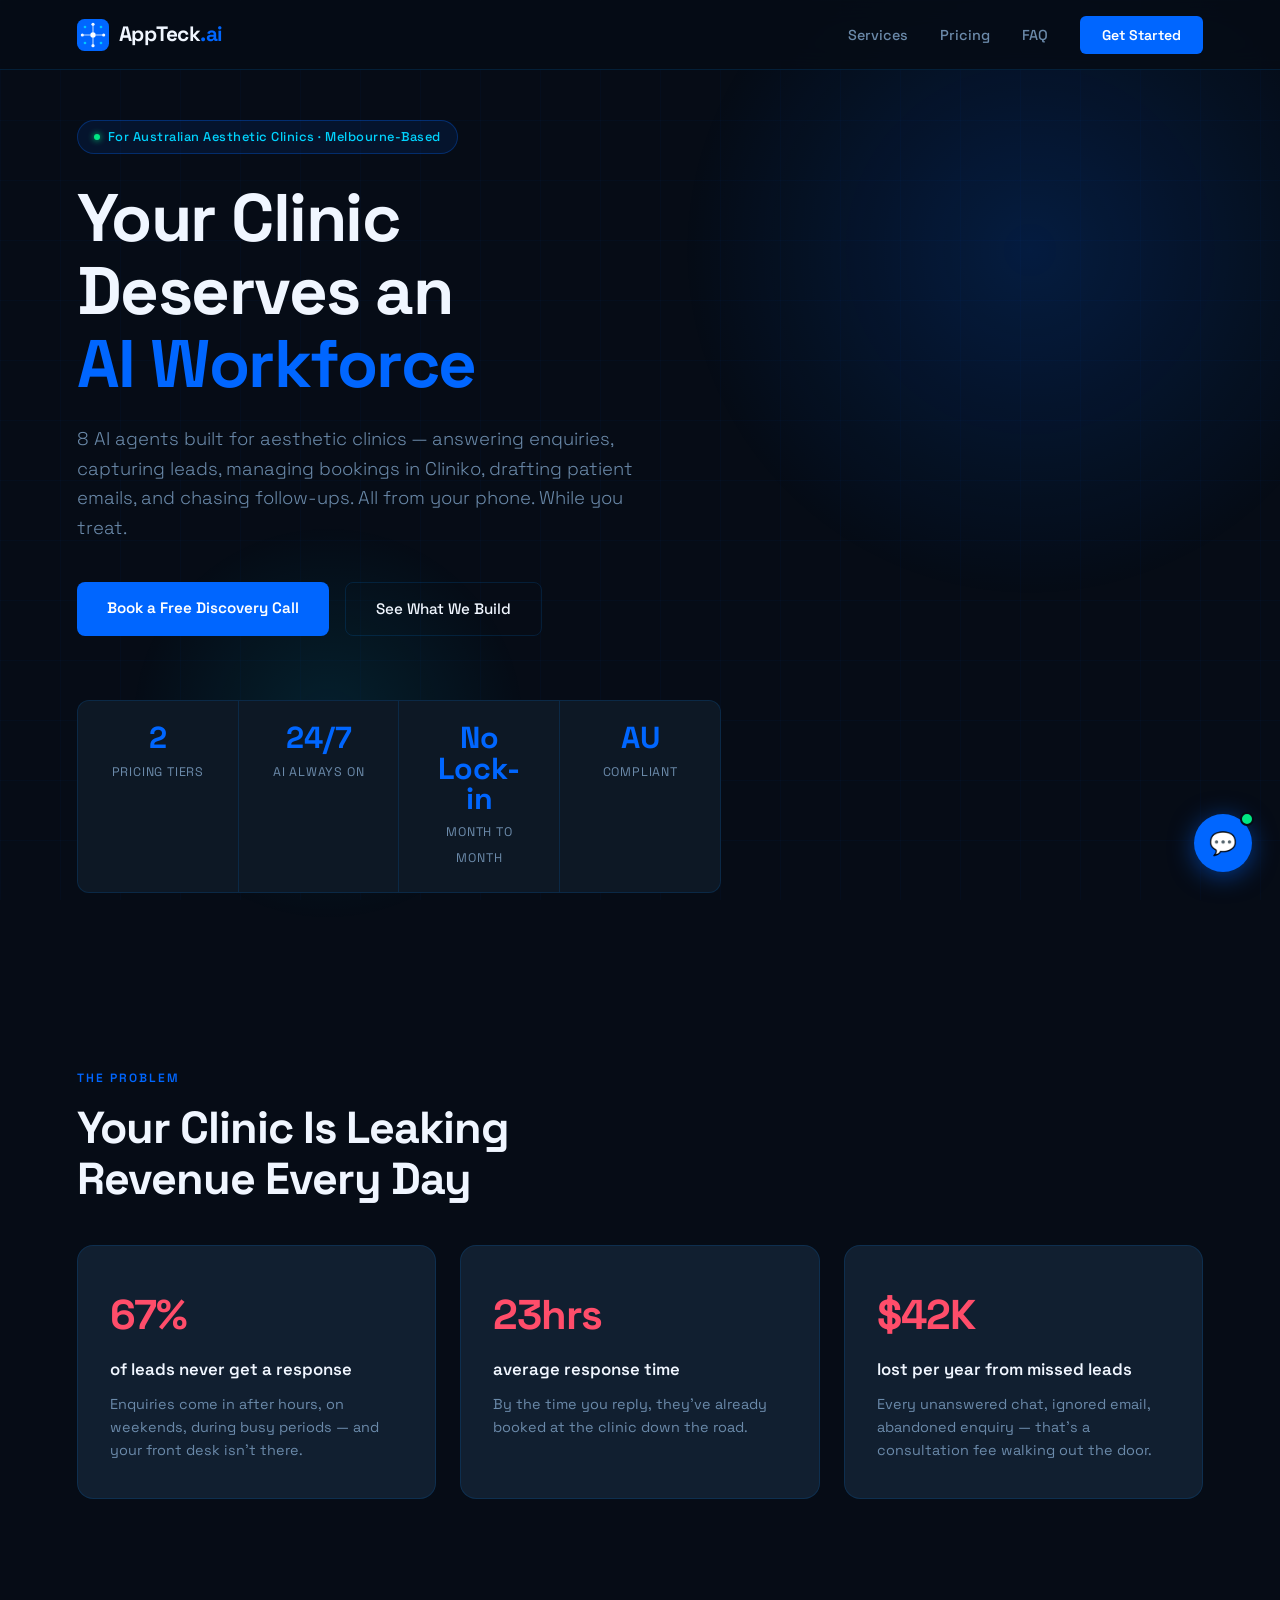
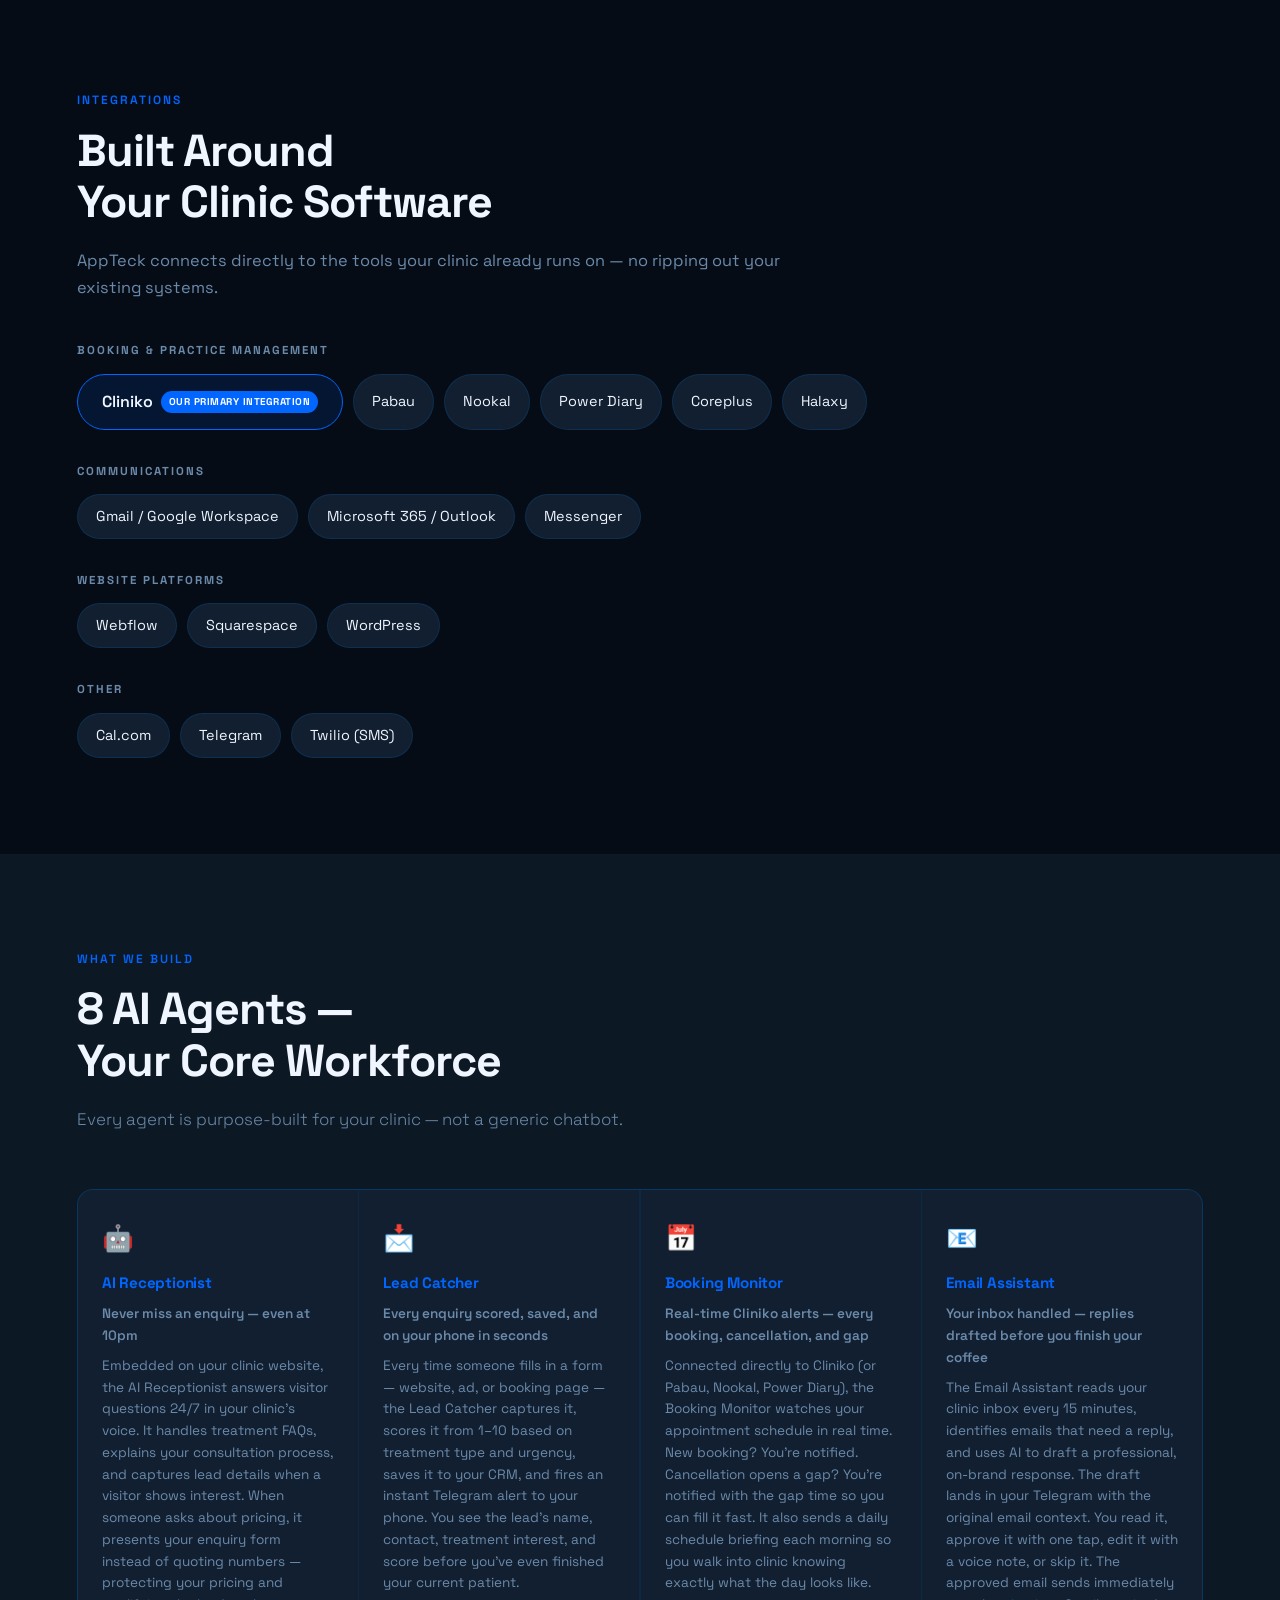
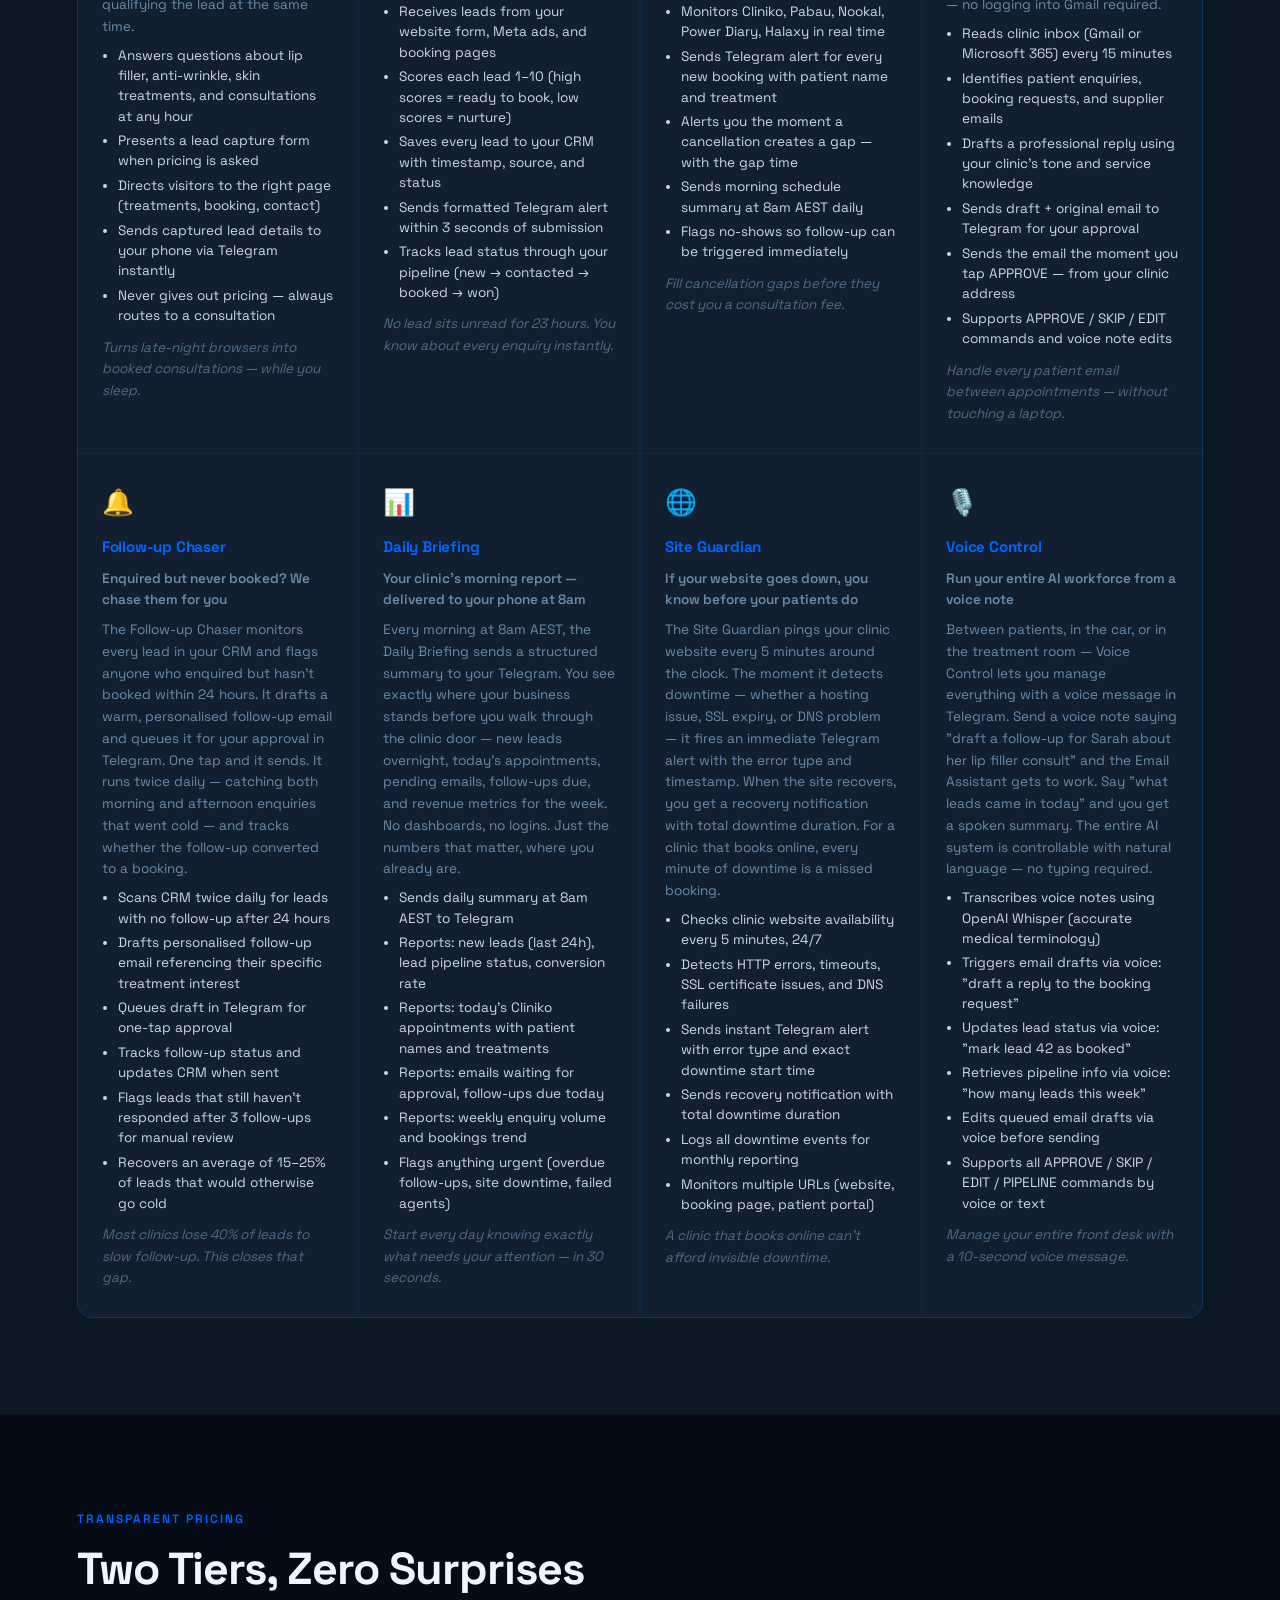
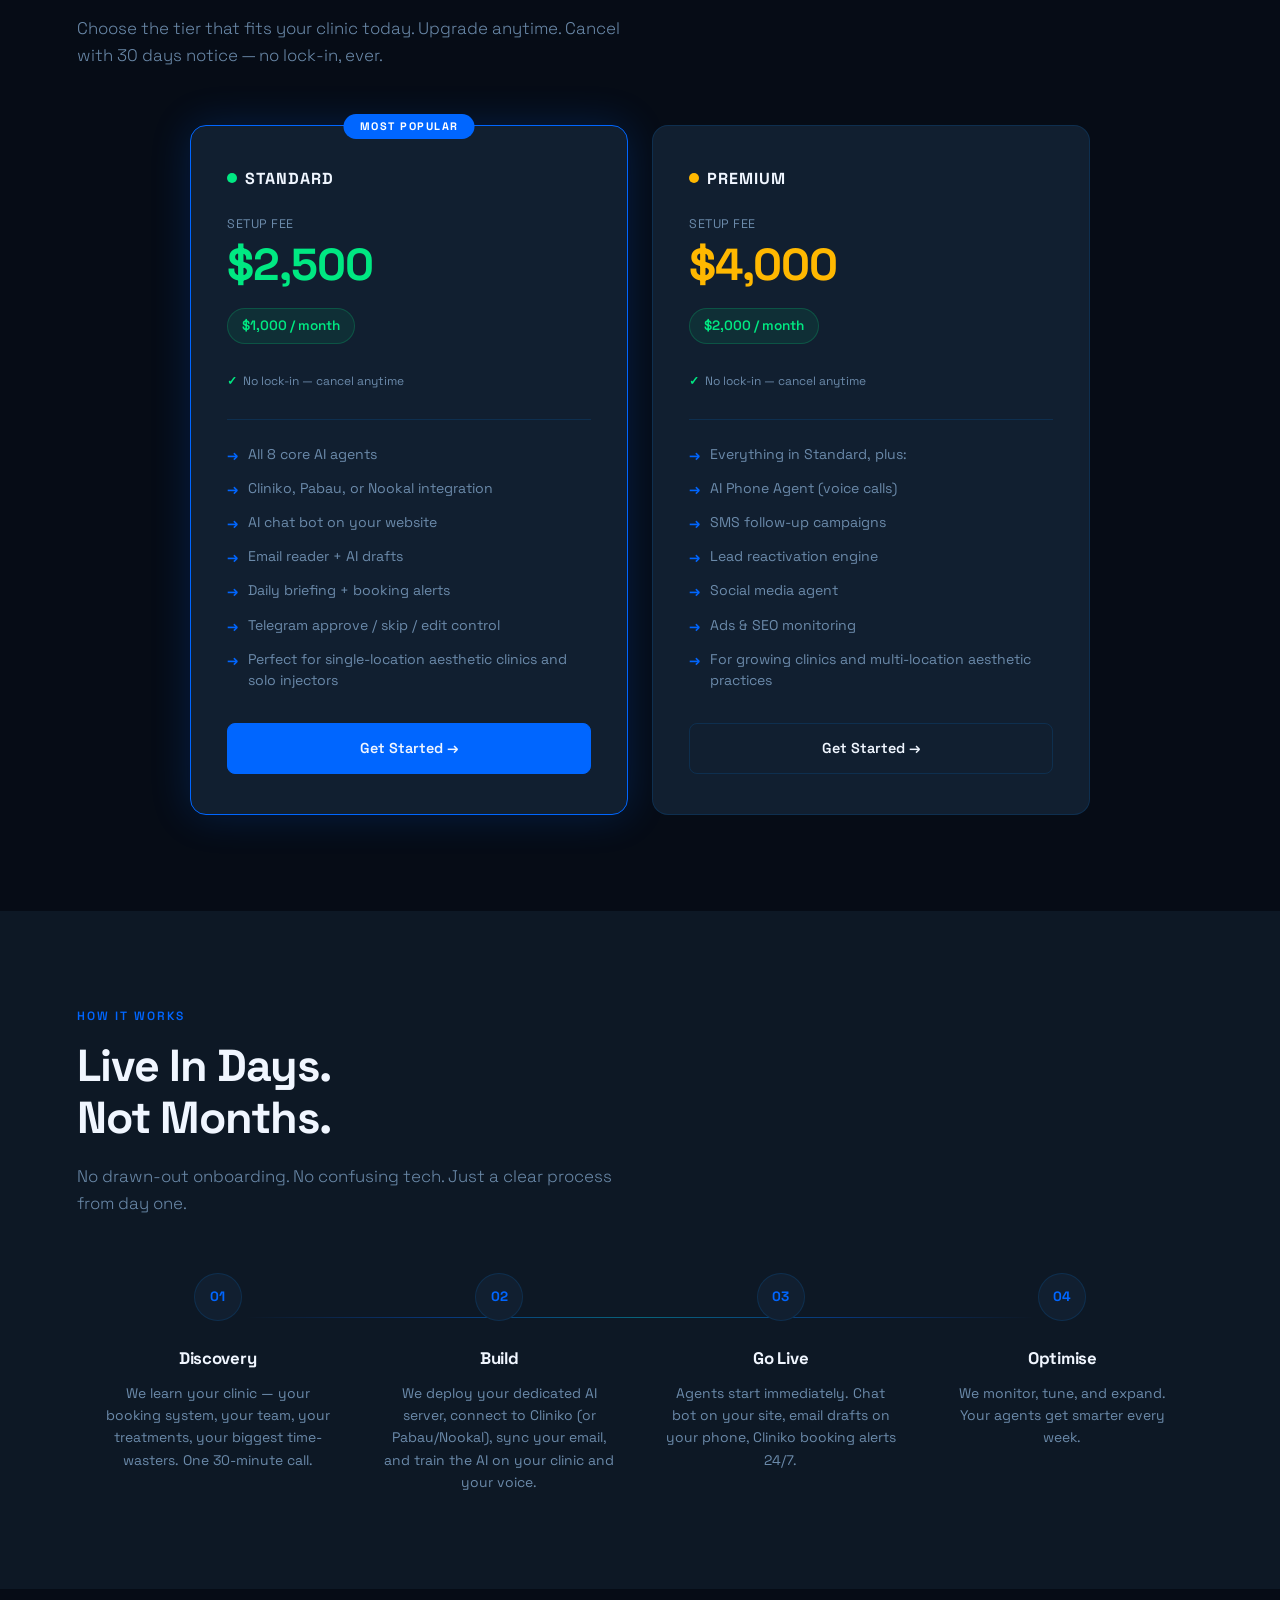
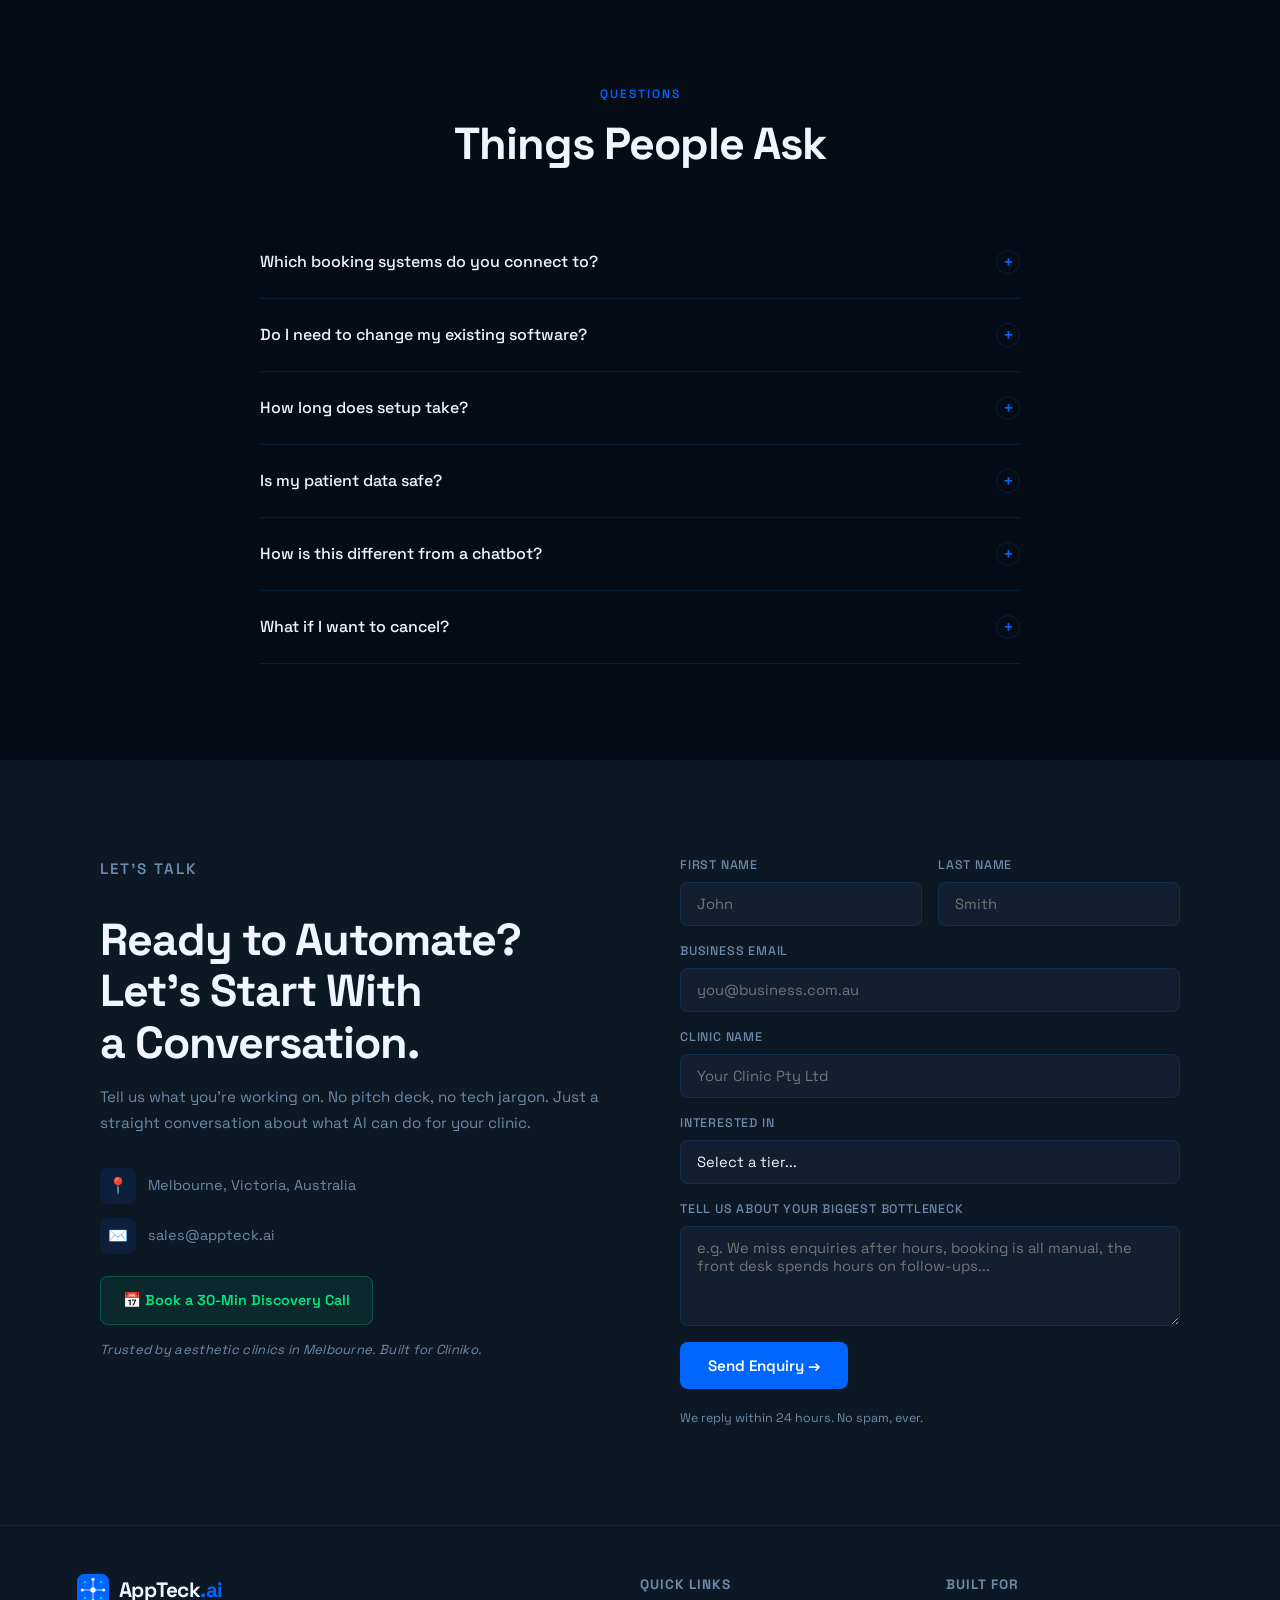
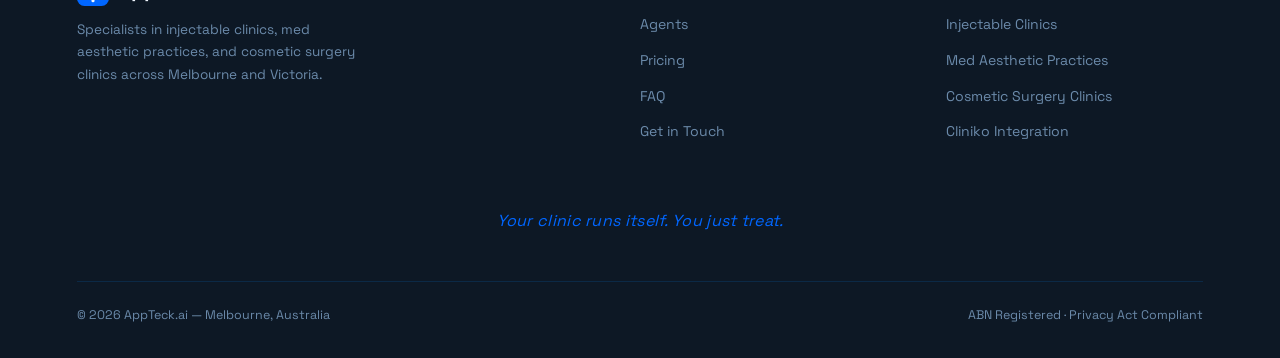
==== commit 099a0b19: "Remove Our Agents nav and footer links from homepage Drop links to agents.html from the top nav and " ====
--- a/index.html
+++ b/index.html
@@ -58,7 +58,6 @@
   </a>
   <ul class="nav-links" id="navLinks">
     <li><a href="#services">Services</a></li>
-    <li><a href="agents.html">Our Agents</a></li>
     <li><a href="#pricing">Pricing</a></li>
     <li><a href="#faq">FAQ</a></li>
     <li><a href="#contact" class="nav-cta">Get Started</a></li>
@@ -488,7 +487,6 @@
     <h4>Quick Links</h4>
     <ul>
       <li><a href="#services">Agents</a></li>
-      <li><a href="agents.html">Our Agents</a></li>
       <li><a href="#pricing">Pricing</a></li>
       <li><a href="#faq">FAQ</a></li>
       <li><a href="#contact">Get in Touch</a></li>
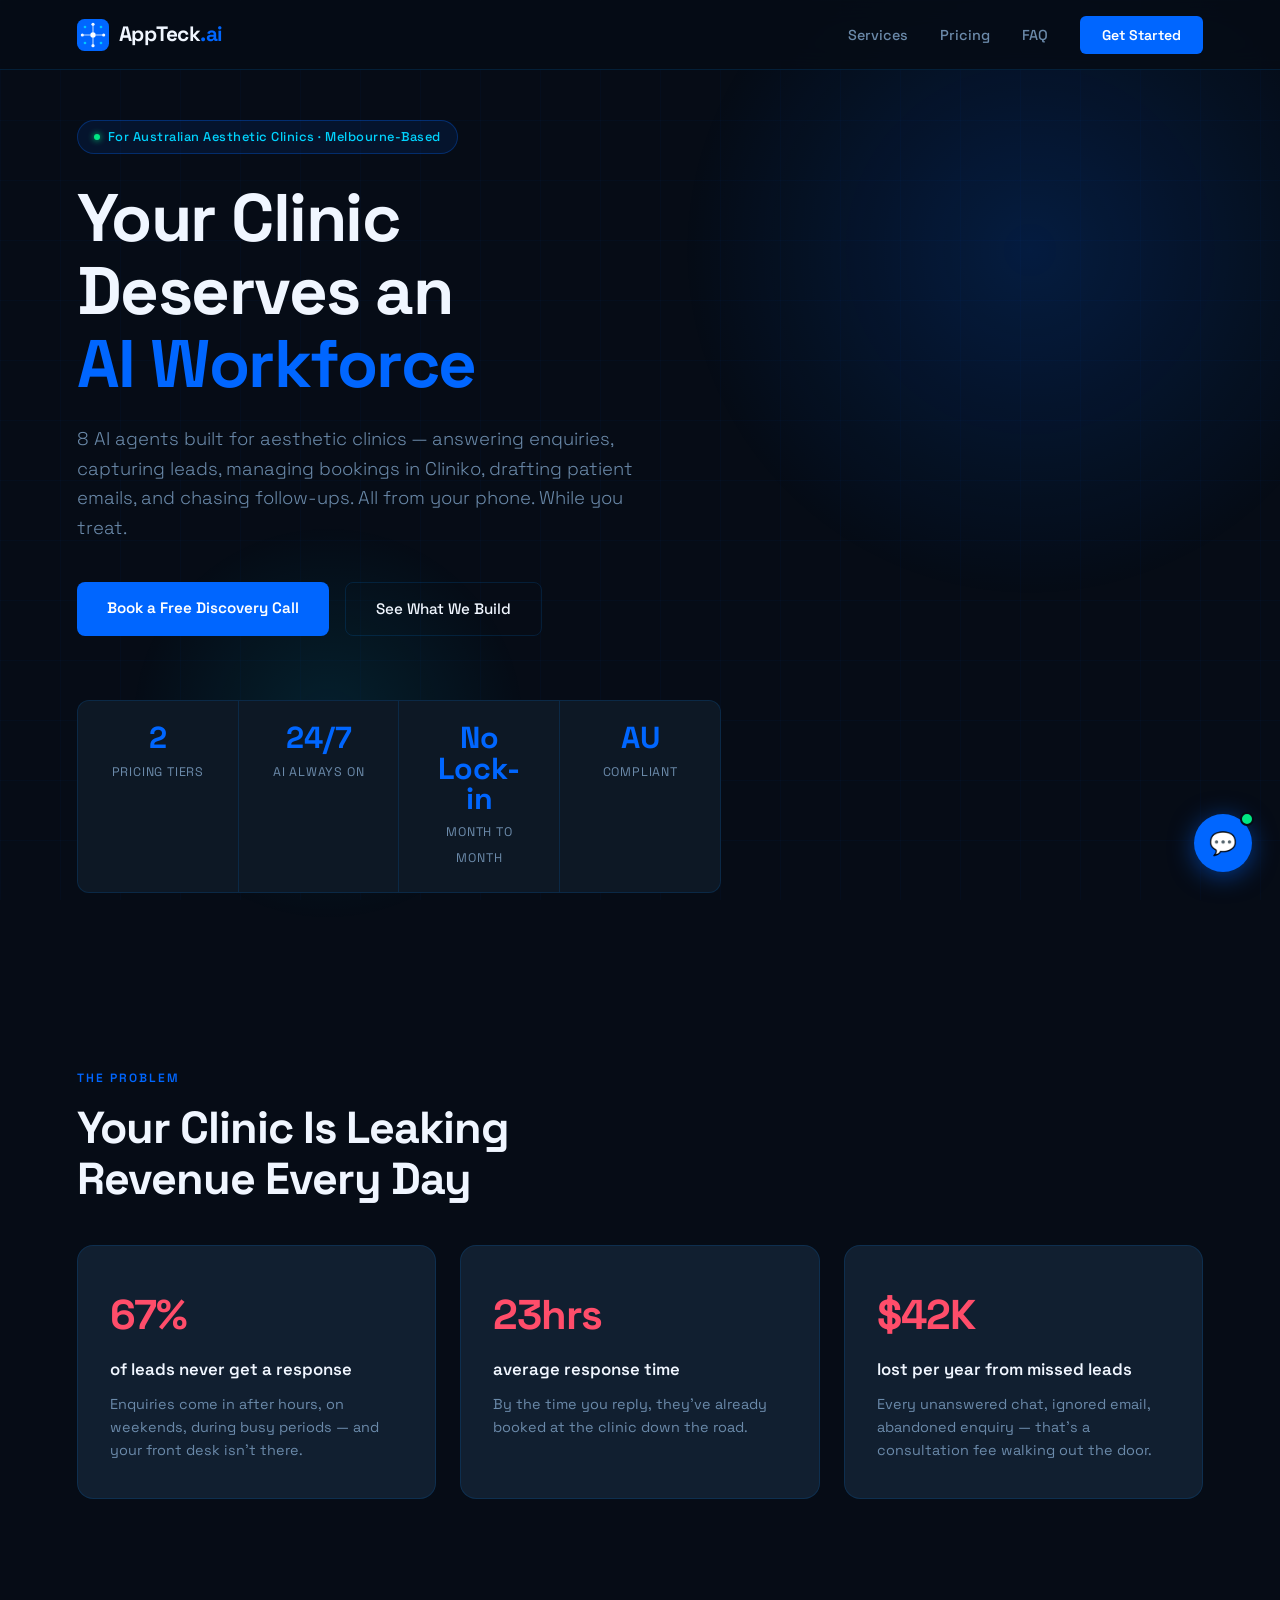
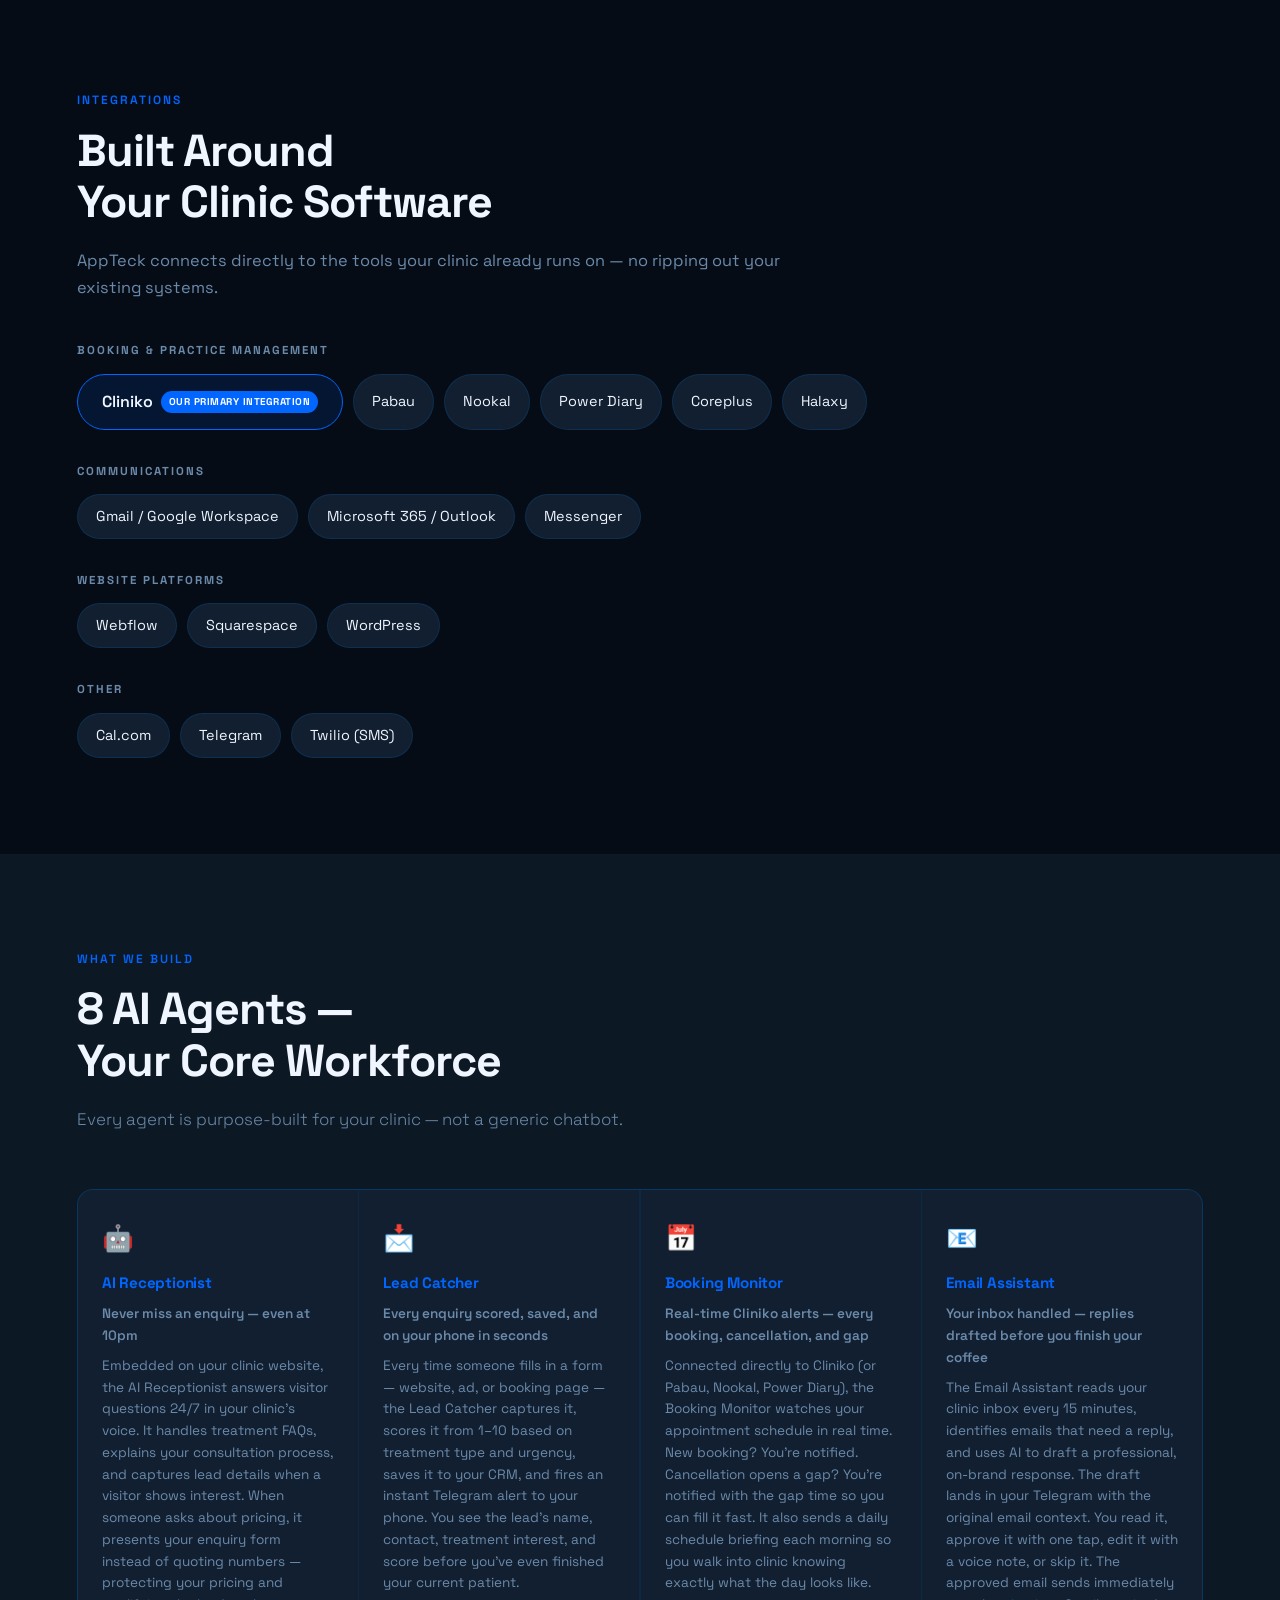
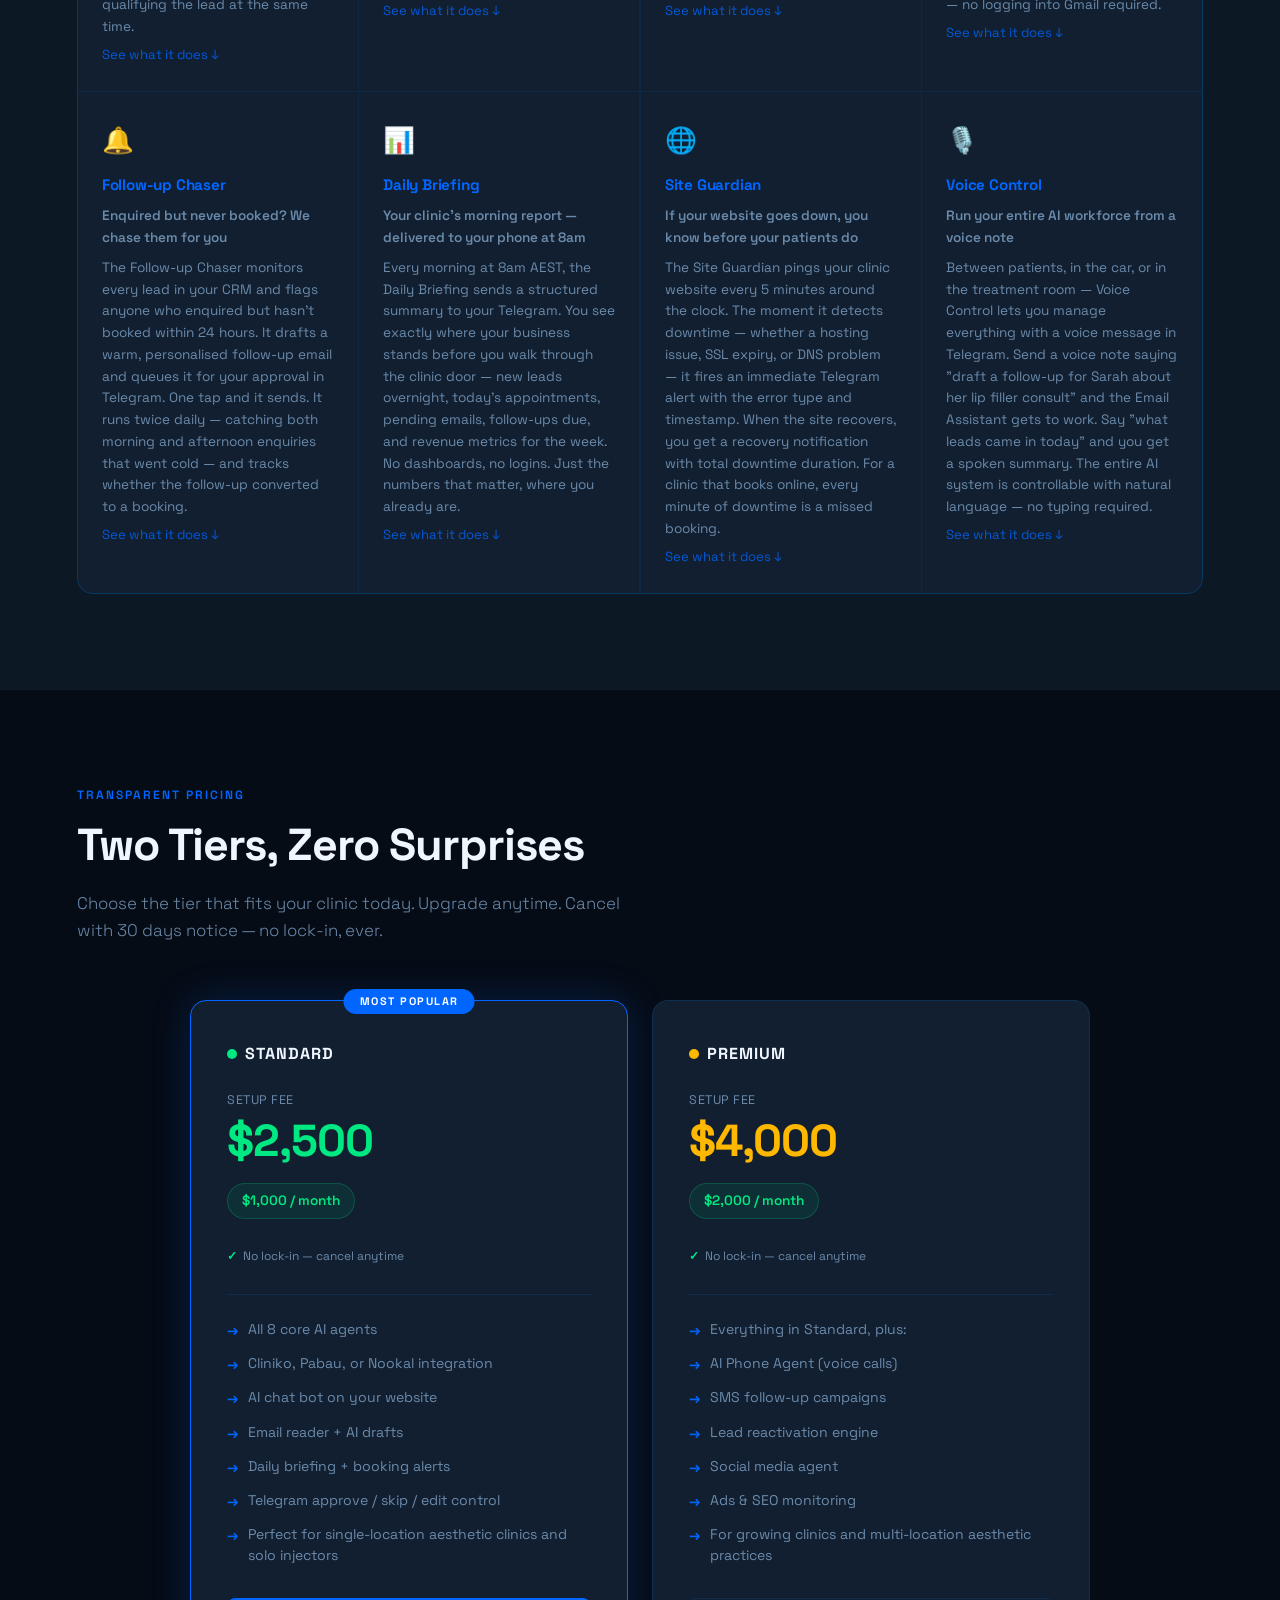
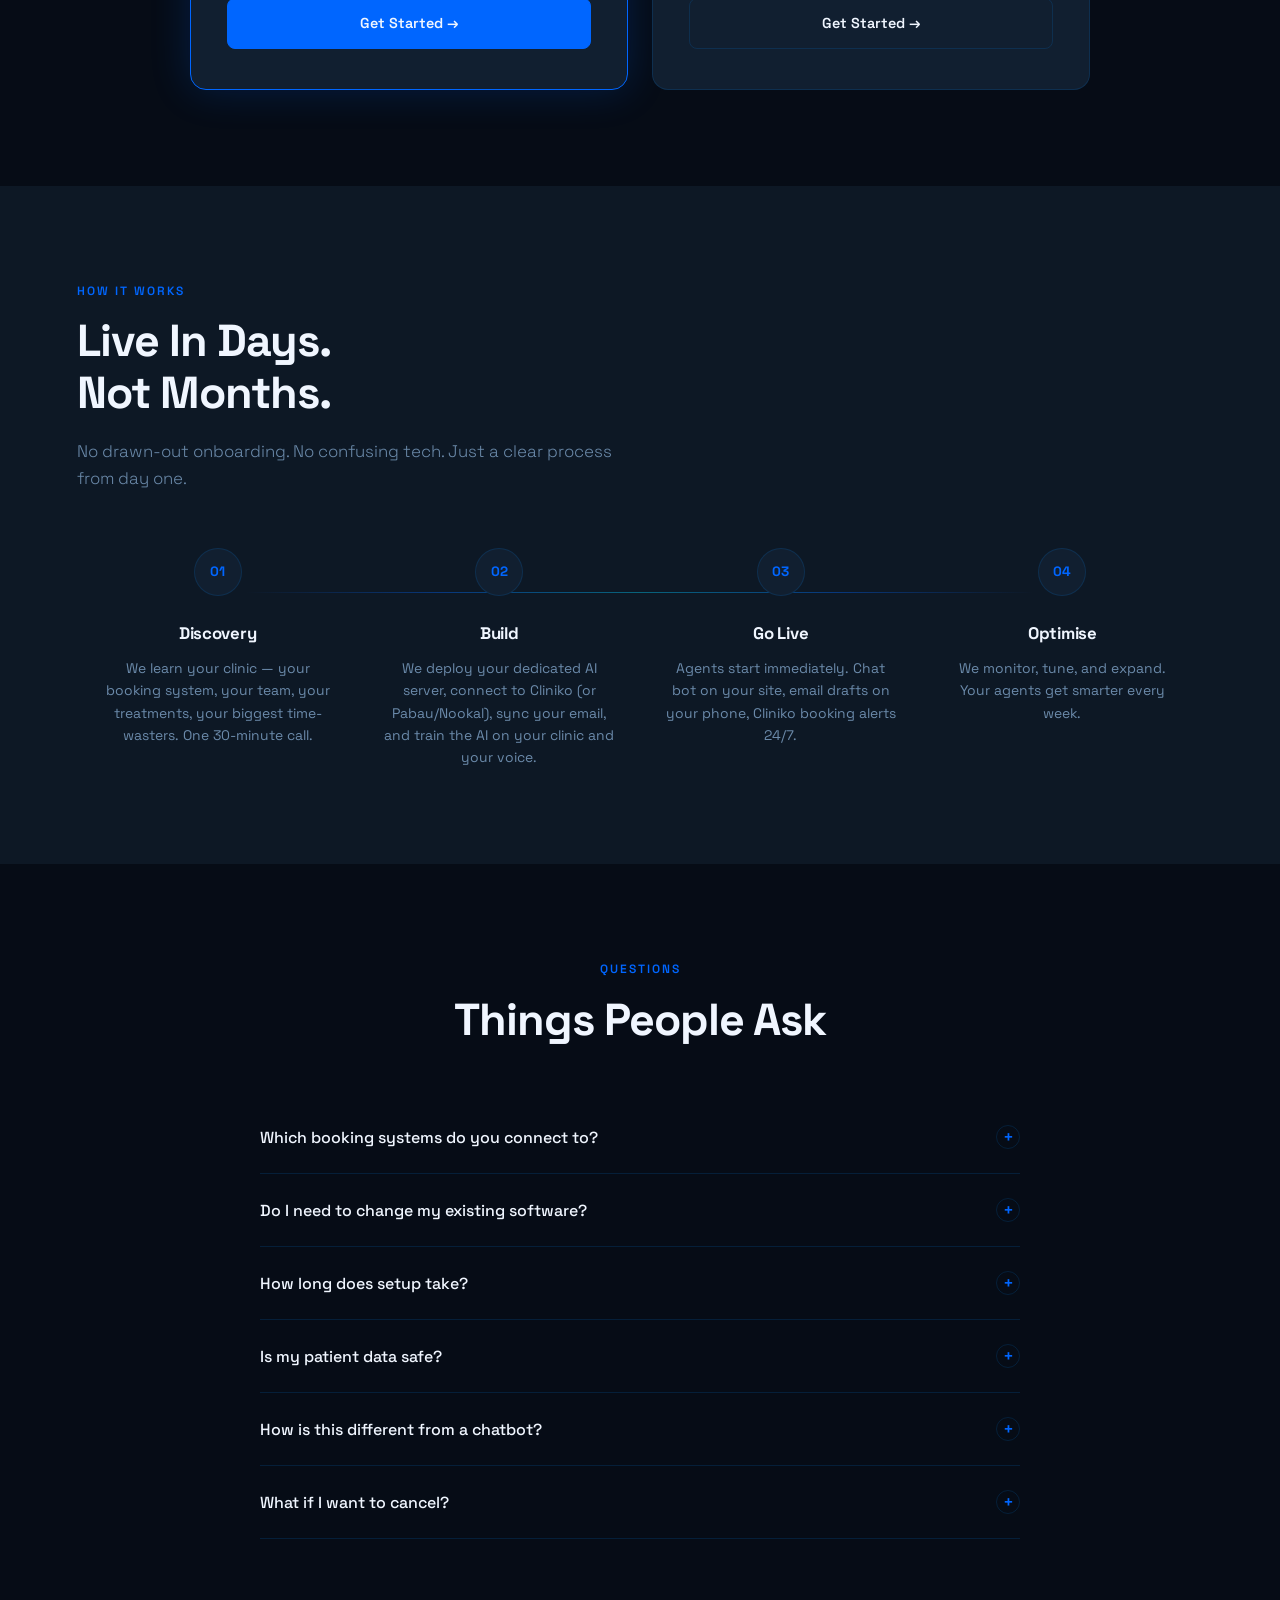
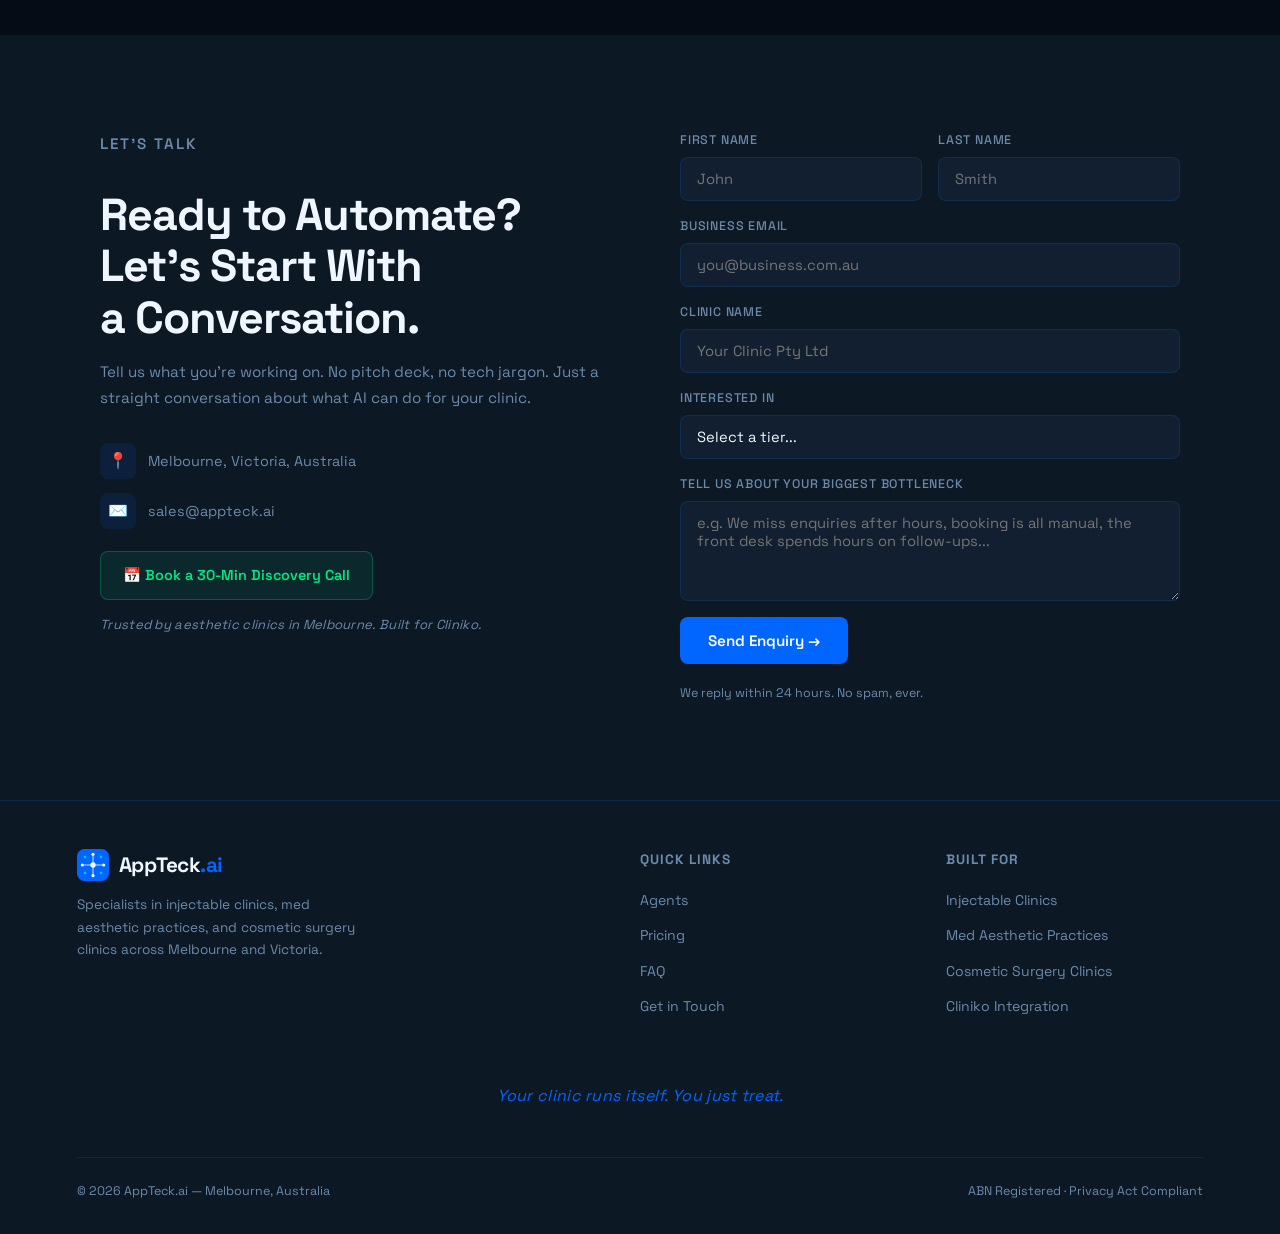
==== commit 947ee8ae: "Add expand/collapse accordion to agent cards on homepage and /get-started Each card shows name, head" ====
--- a/index.html
+++ b/index.html
@@ -538,5 +538,30 @@
 <script src="assets/js/main.js" defer></script>
 <script src="assets/js/form.js" defer></script>
 <script src="assets/js/chat.js" defer></script>
+
+<script>
+document.querySelectorAll('.agent-card').forEach(function(card) {
+  var tasks = card.querySelector('.agent-tasks');
+  var impact = card.querySelector('.agent-impact');
+  if (!tasks && !impact) return;
+  var btn = document.createElement('button');
+  btn.className = 'agent-toggle';
+  btn.type = 'button';
+  btn.textContent = 'See what it does ↓';
+  card.appendChild(btn);
+  btn.addEventListener('click', function() {
+    var isOpen = card.classList.contains('expanded');
+    document.querySelectorAll('.agent-card.expanded').forEach(function(c) {
+      c.classList.remove('expanded');
+      var b = c.querySelector('.agent-toggle');
+      if (b) b.textContent = 'See what it does ↓';
+    });
+    if (!isOpen) {
+      card.classList.add('expanded');
+      btn.textContent = 'Show less ↑';
+    }
+  });
+});
+</script>
 </body>
 </html>
--- a/assets/css/components.css
+++ b/assets/css/components.css
@@ -443,6 +443,30 @@
 .agent-tasks li { margin-bottom: 4px; line-height: 1.5; }
 .agent-impact { font-style: italic; opacity: 0.7; margin-top: 10px; font-size: 0.9em; }
 
+/* ── AGENT CARD ACCORDION ── */
+.agent-tasks, .agent-impact {
+  display: none;
+  margin-top: 8px;
+}
+.agent-card.expanded .agent-tasks,
+.agent-card.expanded .agent-impact {
+  display: block;
+}
+.agent-toggle {
+  background: none;
+  border: none;
+  color: var(--accent, var(--blue, #0066ff));
+  font-size: 0.82em;
+  cursor: pointer;
+  padding: 8px 0 0 0;
+  display: block;
+  width: 100%;
+  text-align: left;
+  opacity: 0.8;
+  font-family: inherit;
+}
+.agent-toggle:hover { opacity: 1; }
+
 /* ── PROBLEM SECTION ── */
 .problem-grid {
   display: grid;
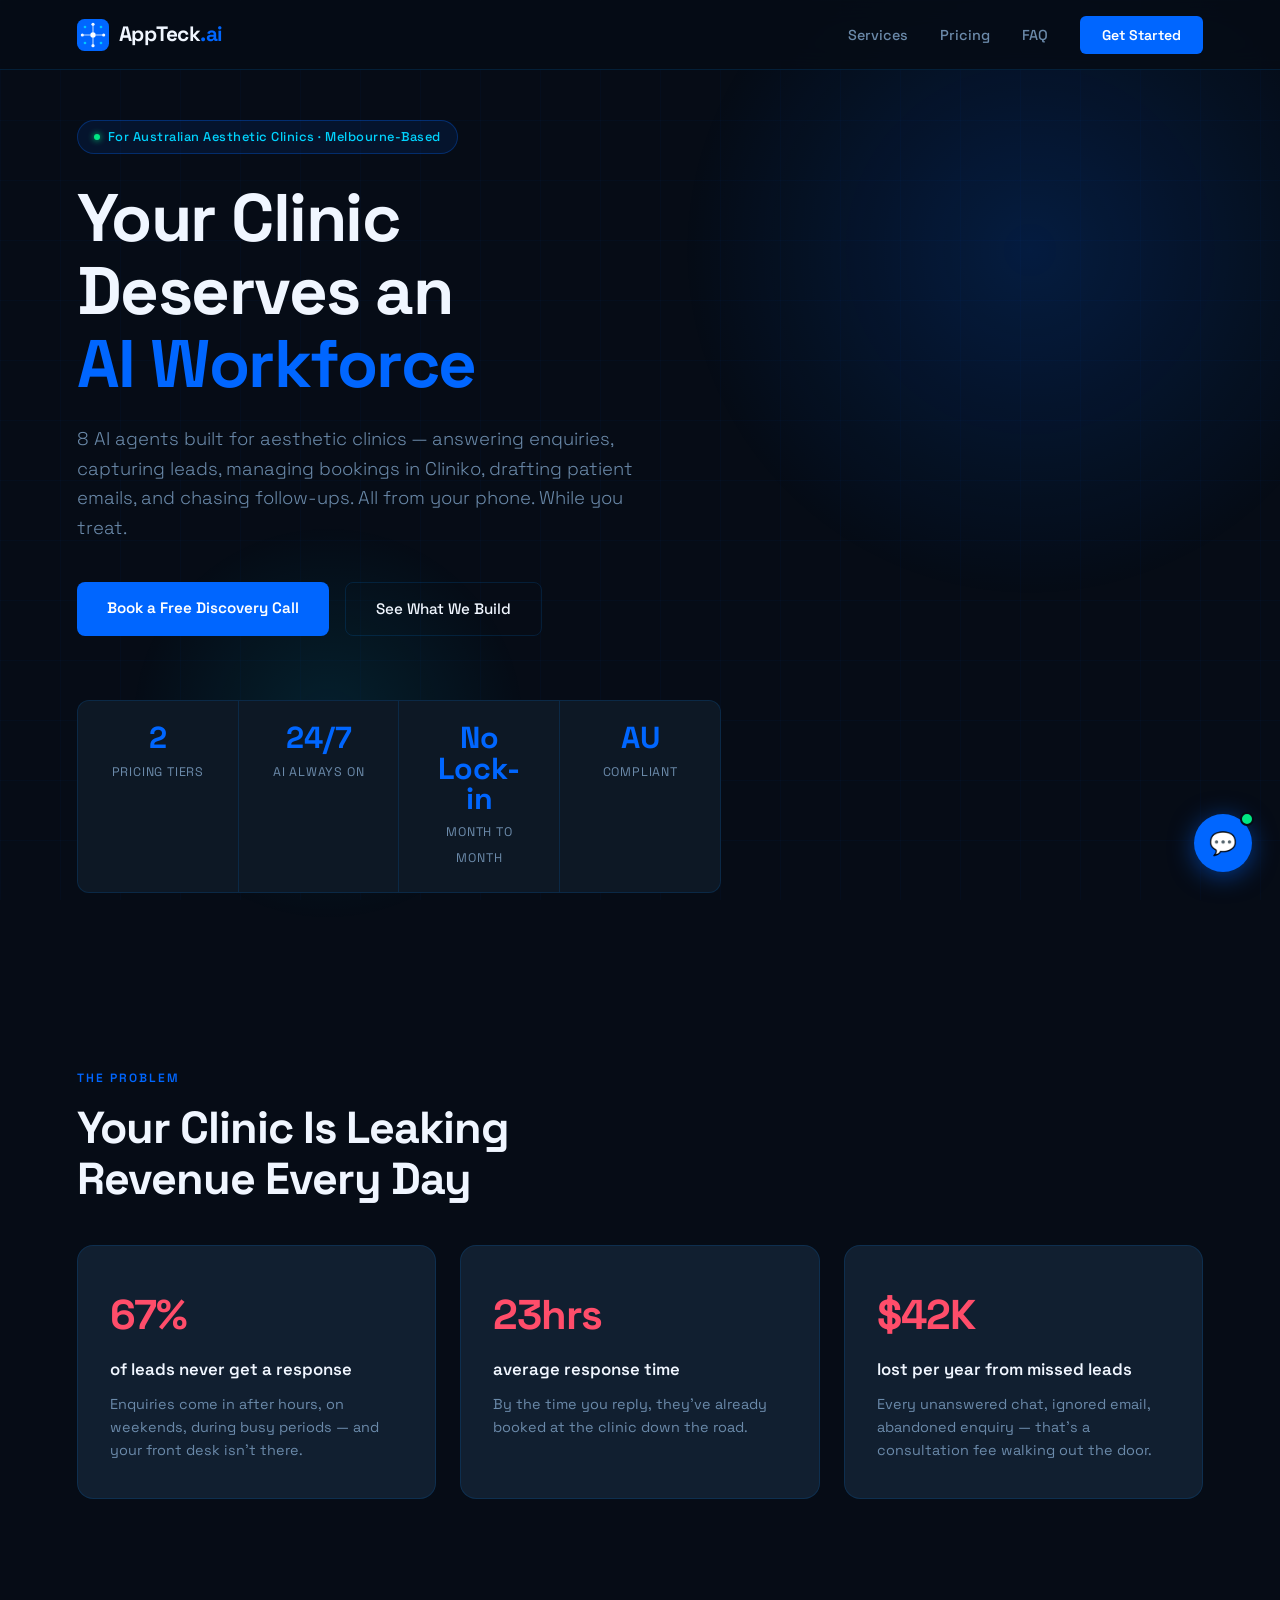
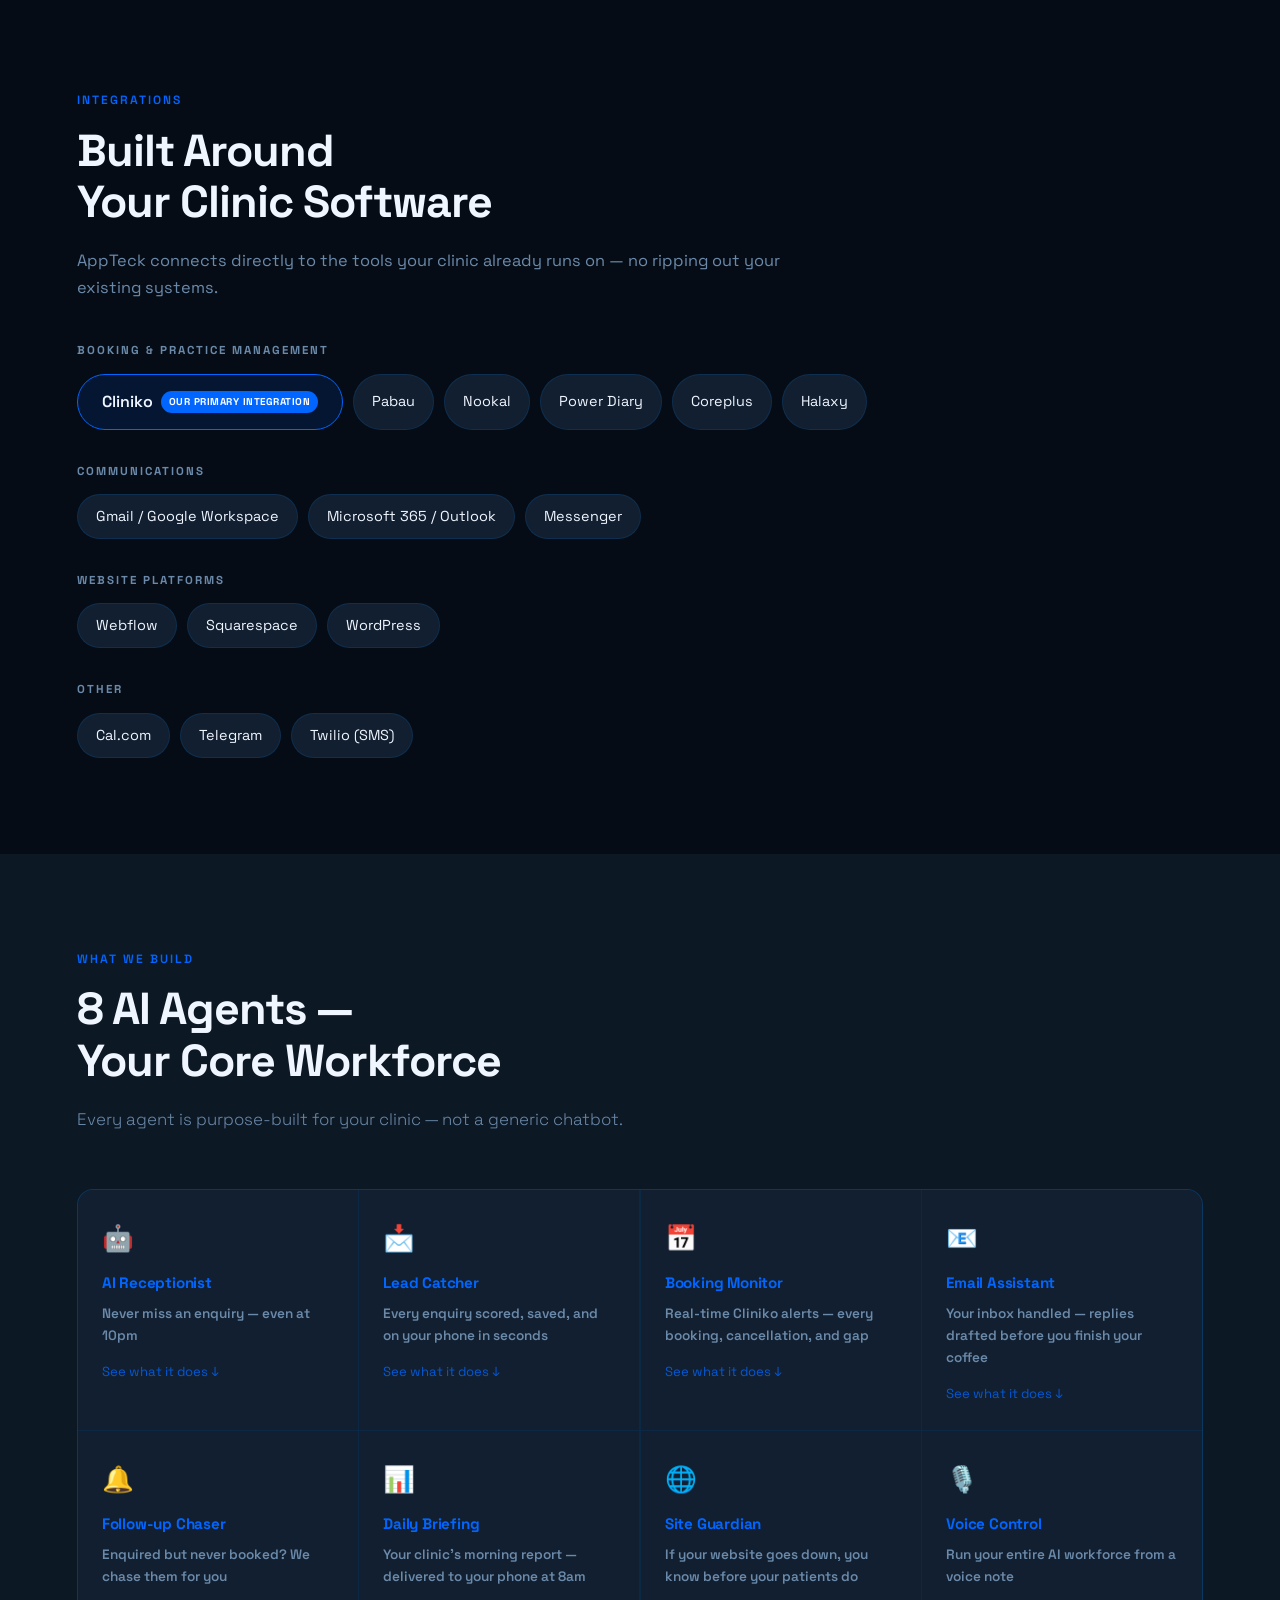
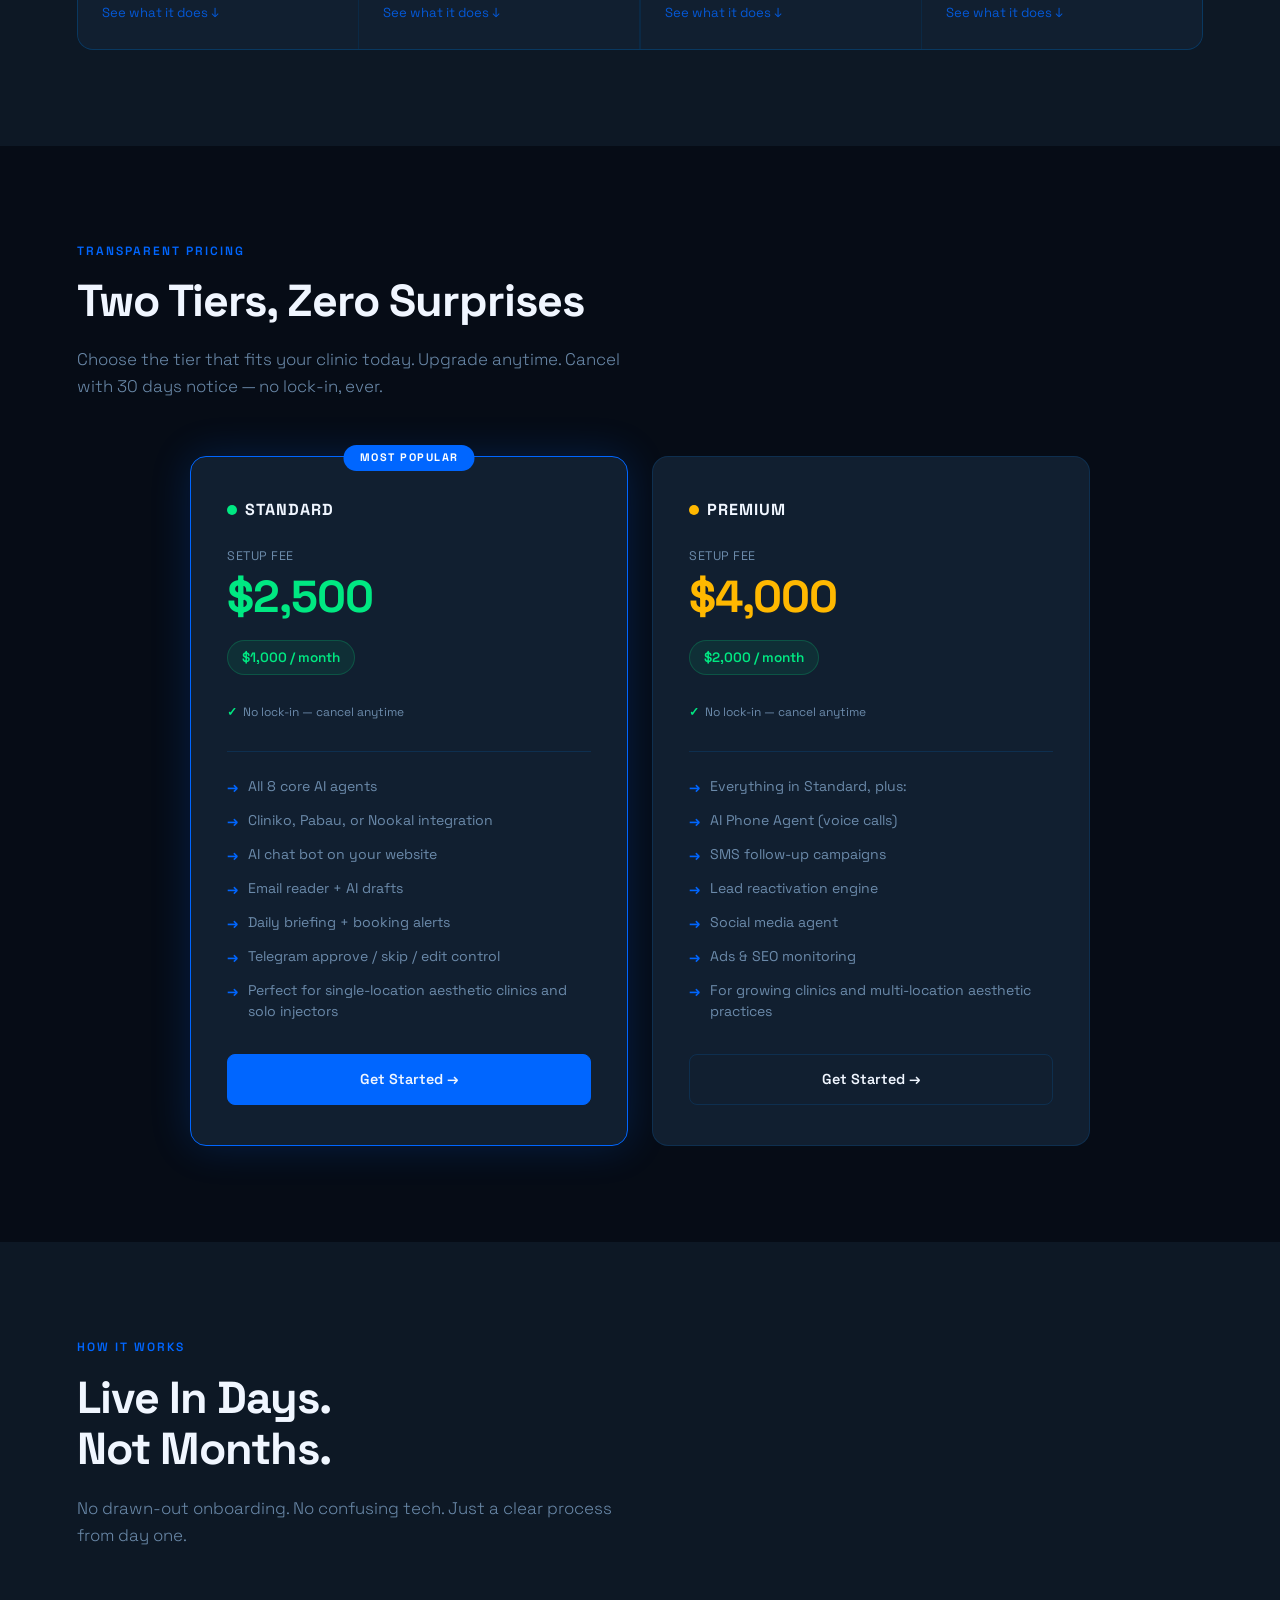
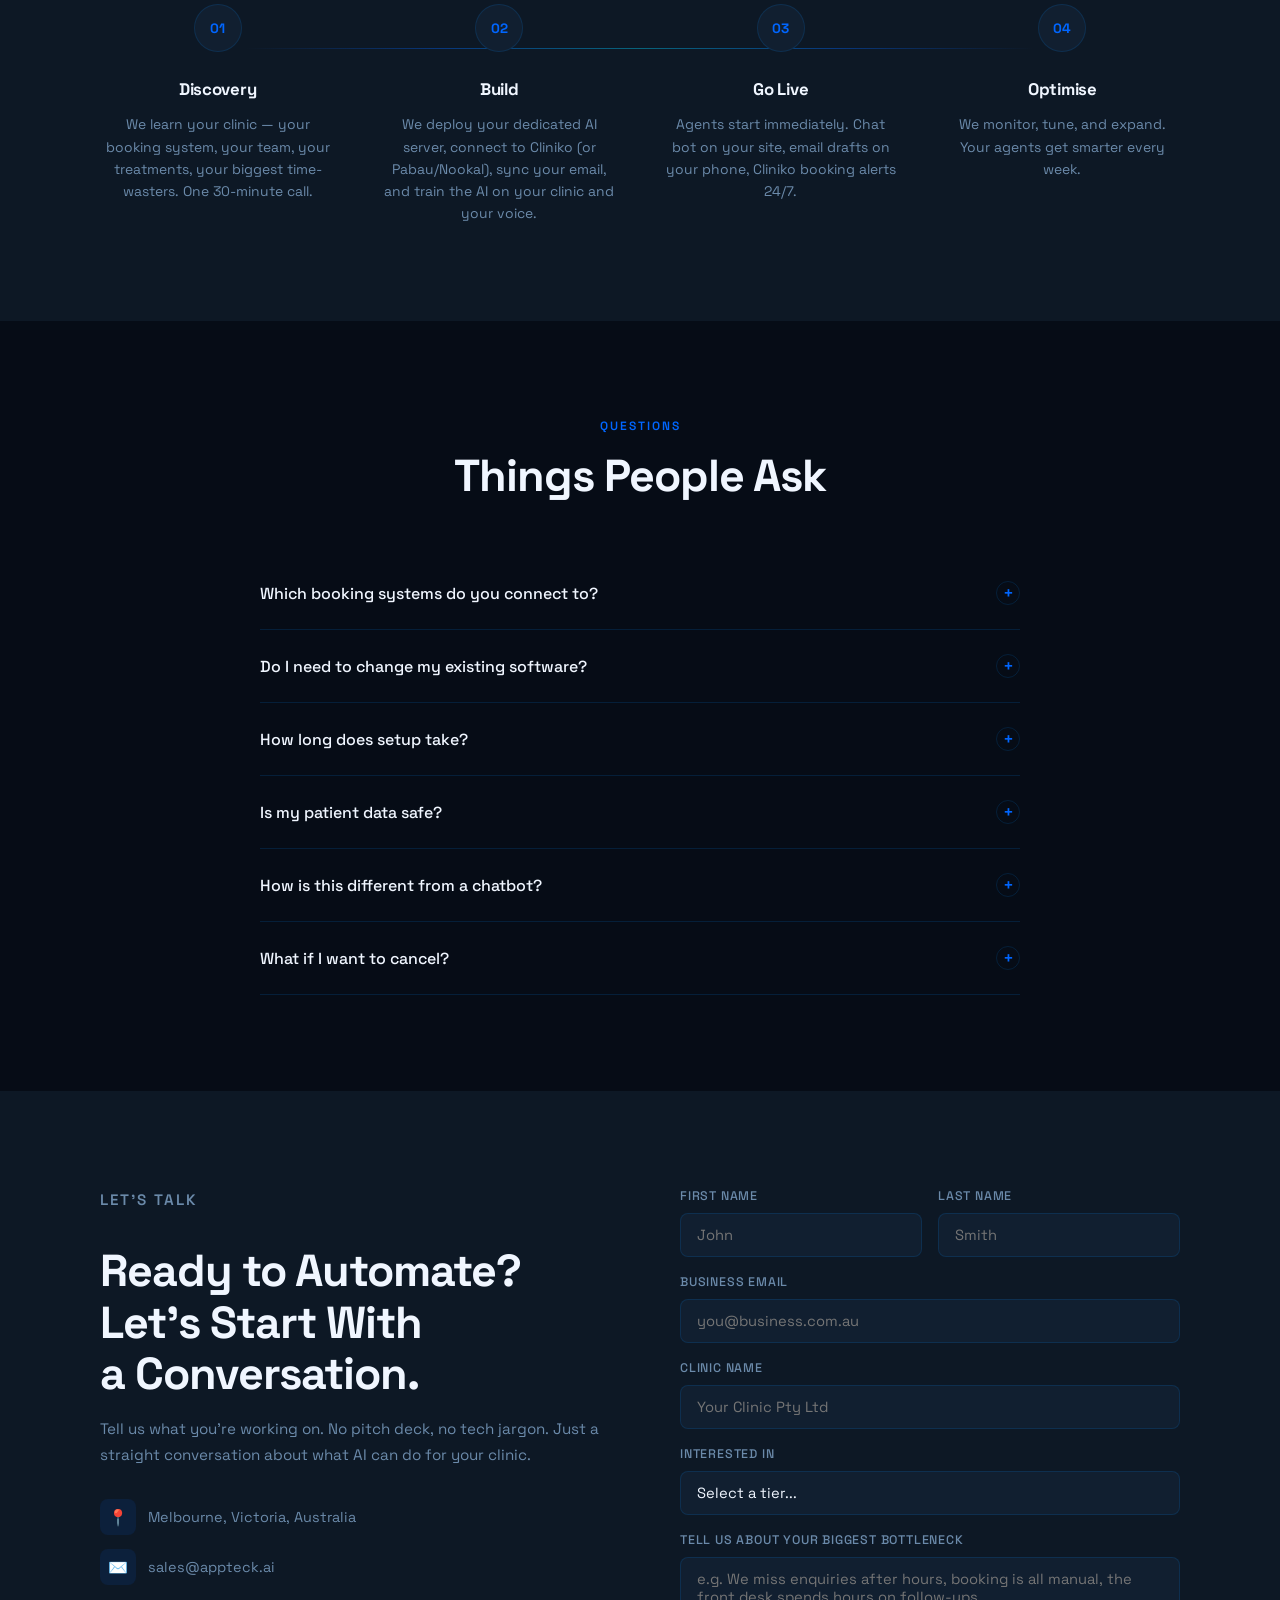
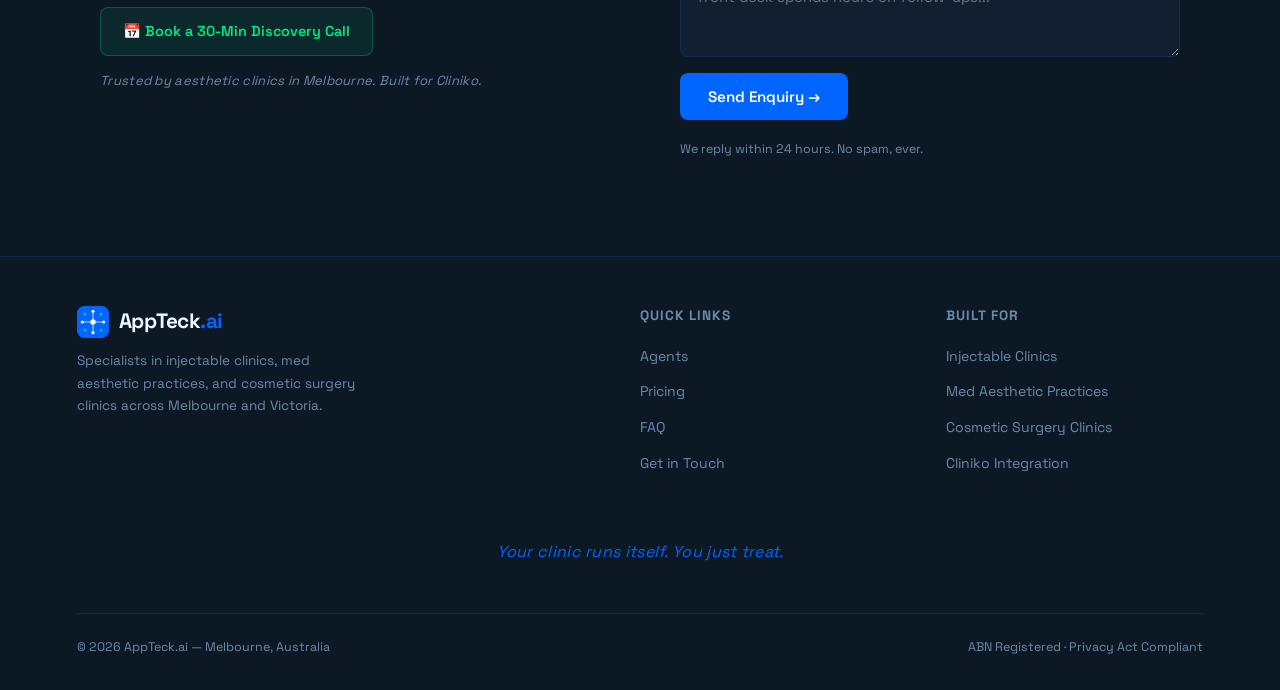
==== commit 375316ed: "Use explicit agent-desc class to hide homepage card descriptions Replace the brittle :not() chained " ====
--- a/index.html
+++ b/index.html
@@ -168,7 +168,7 @@
       <span class="agent-icon">🤖</span>
       <h3>AI Receptionist</h3>
       <p class="agent-headline">Never miss an enquiry — even at 10pm</p>
-      <p>Embedded on your clinic website, the AI Receptionist answers visitor questions 24/7 in your clinic's voice. It handles treatment FAQs, explains your consultation process, and captures lead details when a visitor shows interest. When someone asks about pricing, it presents your enquiry form instead of quoting numbers — protecting your pricing and qualifying the lead at the same time.</p>
+      <p class="agent-desc">Embedded on your clinic website, the AI Receptionist answers visitor questions 24/7 in your clinic's voice. It handles treatment FAQs, explains your consultation process, and captures lead details when a visitor shows interest. When someone asks about pricing, it presents your enquiry form instead of quoting numbers — protecting your pricing and qualifying the lead at the same time.</p>
       <ul class="agent-tasks">
         <li>Answers questions about lip filler, anti-wrinkle, skin treatments, and consultations at any hour</li>
         <li>Presents a lead capture form when pricing is asked</li>
@@ -183,7 +183,7 @@
       <span class="agent-icon">📩</span>
       <h3>Lead Catcher</h3>
       <p class="agent-headline">Every enquiry scored, saved, and on your phone in seconds</p>
-      <p>Every time someone fills in a form — website, ad, or booking page — the Lead Catcher captures it, scores it from 1–10 based on treatment type and urgency, saves it to your CRM, and fires an instant Telegram alert to your phone. You see the lead's name, contact, treatment interest, and score before you've even finished your current patient.</p>
+      <p class="agent-desc">Every time someone fills in a form — website, ad, or booking page — the Lead Catcher captures it, scores it from 1–10 based on treatment type and urgency, saves it to your CRM, and fires an instant Telegram alert to your phone. You see the lead's name, contact, treatment interest, and score before you've even finished your current patient.</p>
       <ul class="agent-tasks">
         <li>Receives leads from your website form, Meta ads, and booking pages</li>
         <li>Scores each lead 1–10 (high scores = ready to book, low scores = nurture)</li>
@@ -198,7 +198,7 @@
       <span class="agent-icon">📅</span>
       <h3>Booking Monitor</h3>
       <p class="agent-headline">Real-time Cliniko alerts — every booking, cancellation, and gap</p>
-      <p>Connected directly to Cliniko (or Pabau, Nookal, Power Diary), the Booking Monitor watches your appointment schedule in real time. New booking? You're notified. Cancellation opens a gap? You're notified with the gap time so you can fill it fast. It also sends a daily schedule briefing each morning so you walk into clinic knowing exactly what the day looks like.</p>
+      <p class="agent-desc">Connected directly to Cliniko (or Pabau, Nookal, Power Diary), the Booking Monitor watches your appointment schedule in real time. New booking? You're notified. Cancellation opens a gap? You're notified with the gap time so you can fill it fast. It also sends a daily schedule briefing each morning so you walk into clinic knowing exactly what the day looks like.</p>
       <ul class="agent-tasks">
         <li>Monitors Cliniko, Pabau, Nookal, Power Diary, Halaxy in real time</li>
         <li>Sends Telegram alert for every new booking with patient name and treatment</li>
@@ -213,7 +213,7 @@
       <span class="agent-icon">📧</span>
       <h3>Email Assistant</h3>
       <p class="agent-headline">Your inbox handled — replies drafted before you finish your coffee</p>
-      <p>The Email Assistant reads your clinic inbox every 15 minutes, identifies emails that need a reply, and uses AI to draft a professional, on-brand response. The draft lands in your Telegram with the original email context. You read it, approve it with one tap, edit it with a voice note, or skip it. The approved email sends immediately — no logging into Gmail required.</p>
+      <p class="agent-desc">The Email Assistant reads your clinic inbox every 15 minutes, identifies emails that need a reply, and uses AI to draft a professional, on-brand response. The draft lands in your Telegram with the original email context. You read it, approve it with one tap, edit it with a voice note, or skip it. The approved email sends immediately — no logging into Gmail required.</p>
       <ul class="agent-tasks">
         <li>Reads clinic inbox (Gmail or Microsoft 365) every 15 minutes</li>
         <li>Identifies patient enquiries, booking requests, and supplier emails</li>
@@ -229,7 +229,7 @@
       <span class="agent-icon">🔔</span>
       <h3>Follow-up Chaser</h3>
       <p class="agent-headline">Enquired but never booked? We chase them for you</p>
-      <p>The Follow-up Chaser monitors every lead in your CRM and flags anyone who enquired but hasn't booked within 24 hours. It drafts a warm, personalised follow-up email and queues it for your approval in Telegram. One tap and it sends. It runs twice daily — catching both morning and afternoon enquiries that went cold — and tracks whether the follow-up converted to a booking.</p>
+      <p class="agent-desc">The Follow-up Chaser monitors every lead in your CRM and flags anyone who enquired but hasn't booked within 24 hours. It drafts a warm, personalised follow-up email and queues it for your approval in Telegram. One tap and it sends. It runs twice daily — catching both morning and afternoon enquiries that went cold — and tracks whether the follow-up converted to a booking.</p>
       <ul class="agent-tasks">
         <li>Scans CRM twice daily for leads with no follow-up after 24 hours</li>
         <li>Drafts personalised follow-up email referencing their specific treatment interest</li>
@@ -245,7 +245,7 @@
       <span class="agent-icon">📊</span>
       <h3>Daily Briefing</h3>
       <p class="agent-headline">Your clinic's morning report — delivered to your phone at 8am</p>
-      <p>Every morning at 8am AEST, the Daily Briefing sends a structured summary to your Telegram. You see exactly where your business stands before you walk through the clinic door — new leads overnight, today's appointments, pending emails, follow-ups due, and revenue metrics for the week. No dashboards, no logins. Just the numbers that matter, where you already are.</p>
+      <p class="agent-desc">Every morning at 8am AEST, the Daily Briefing sends a structured summary to your Telegram. You see exactly where your business stands before you walk through the clinic door — new leads overnight, today's appointments, pending emails, follow-ups due, and revenue metrics for the week. No dashboards, no logins. Just the numbers that matter, where you already are.</p>
       <ul class="agent-tasks">
         <li>Sends daily summary at 8am AEST to Telegram</li>
         <li>Reports: new leads (last 24h), lead pipeline status, conversion rate</li>
@@ -261,7 +261,7 @@
       <span class="agent-icon">🌐</span>
       <h3>Site Guardian</h3>
       <p class="agent-headline">If your website goes down, you know before your patients do</p>
-      <p>The Site Guardian pings your clinic website every 5 minutes around the clock. The moment it detects downtime — whether a hosting issue, SSL expiry, or DNS problem — it fires an immediate Telegram alert with the error type and timestamp. When the site recovers, you get a recovery notification with total downtime duration. For a clinic that books online, every minute of downtime is a missed booking.</p>
+      <p class="agent-desc">The Site Guardian pings your clinic website every 5 minutes around the clock. The moment it detects downtime — whether a hosting issue, SSL expiry, or DNS problem — it fires an immediate Telegram alert with the error type and timestamp. When the site recovers, you get a recovery notification with total downtime duration. For a clinic that books online, every minute of downtime is a missed booking.</p>
       <ul class="agent-tasks">
         <li>Checks clinic website availability every 5 minutes, 24/7</li>
         <li>Detects HTTP errors, timeouts, SSL certificate issues, and DNS failures</li>
@@ -277,7 +277,7 @@
       <span class="agent-icon">🎙️</span>
       <h3>Voice Control</h3>
       <p class="agent-headline">Run your entire AI workforce from a voice note</p>
-      <p>Between patients, in the car, or in the treatment room — Voice Control lets you manage everything with a voice message in Telegram. Send a voice note saying "draft a follow-up for Sarah about her lip filler consult" and the Email Assistant gets to work. Say "what leads came in today" and you get a spoken summary. The entire AI system is controllable with natural language — no typing required.</p>
+      <p class="agent-desc">Between patients, in the car, or in the treatment room — Voice Control lets you manage everything with a voice message in Telegram. Send a voice note saying "draft a follow-up for Sarah about her lip filler consult" and the Email Assistant gets to work. Say "what leads came in today" and you get a spoken summary. The entire AI system is controllable with natural language — no typing required.</p>
       <ul class="agent-tasks">
         <li>Transcribes voice notes using OpenAI Whisper (accurate medical terminology)</li>
         <li>Triggers email drafts via voice: "draft a reply to the booking request"</li>
--- a/assets/css/components.css
+++ b/assets/css/components.css
@@ -452,6 +452,8 @@
 .agent-card.expanded .agent-impact {
   display: block;
 }
+.agent-card .agent-desc { display: none; }
+.agent-card.expanded .agent-desc { display: block; }
 .agent-toggle {
   background: none;
   border: none;
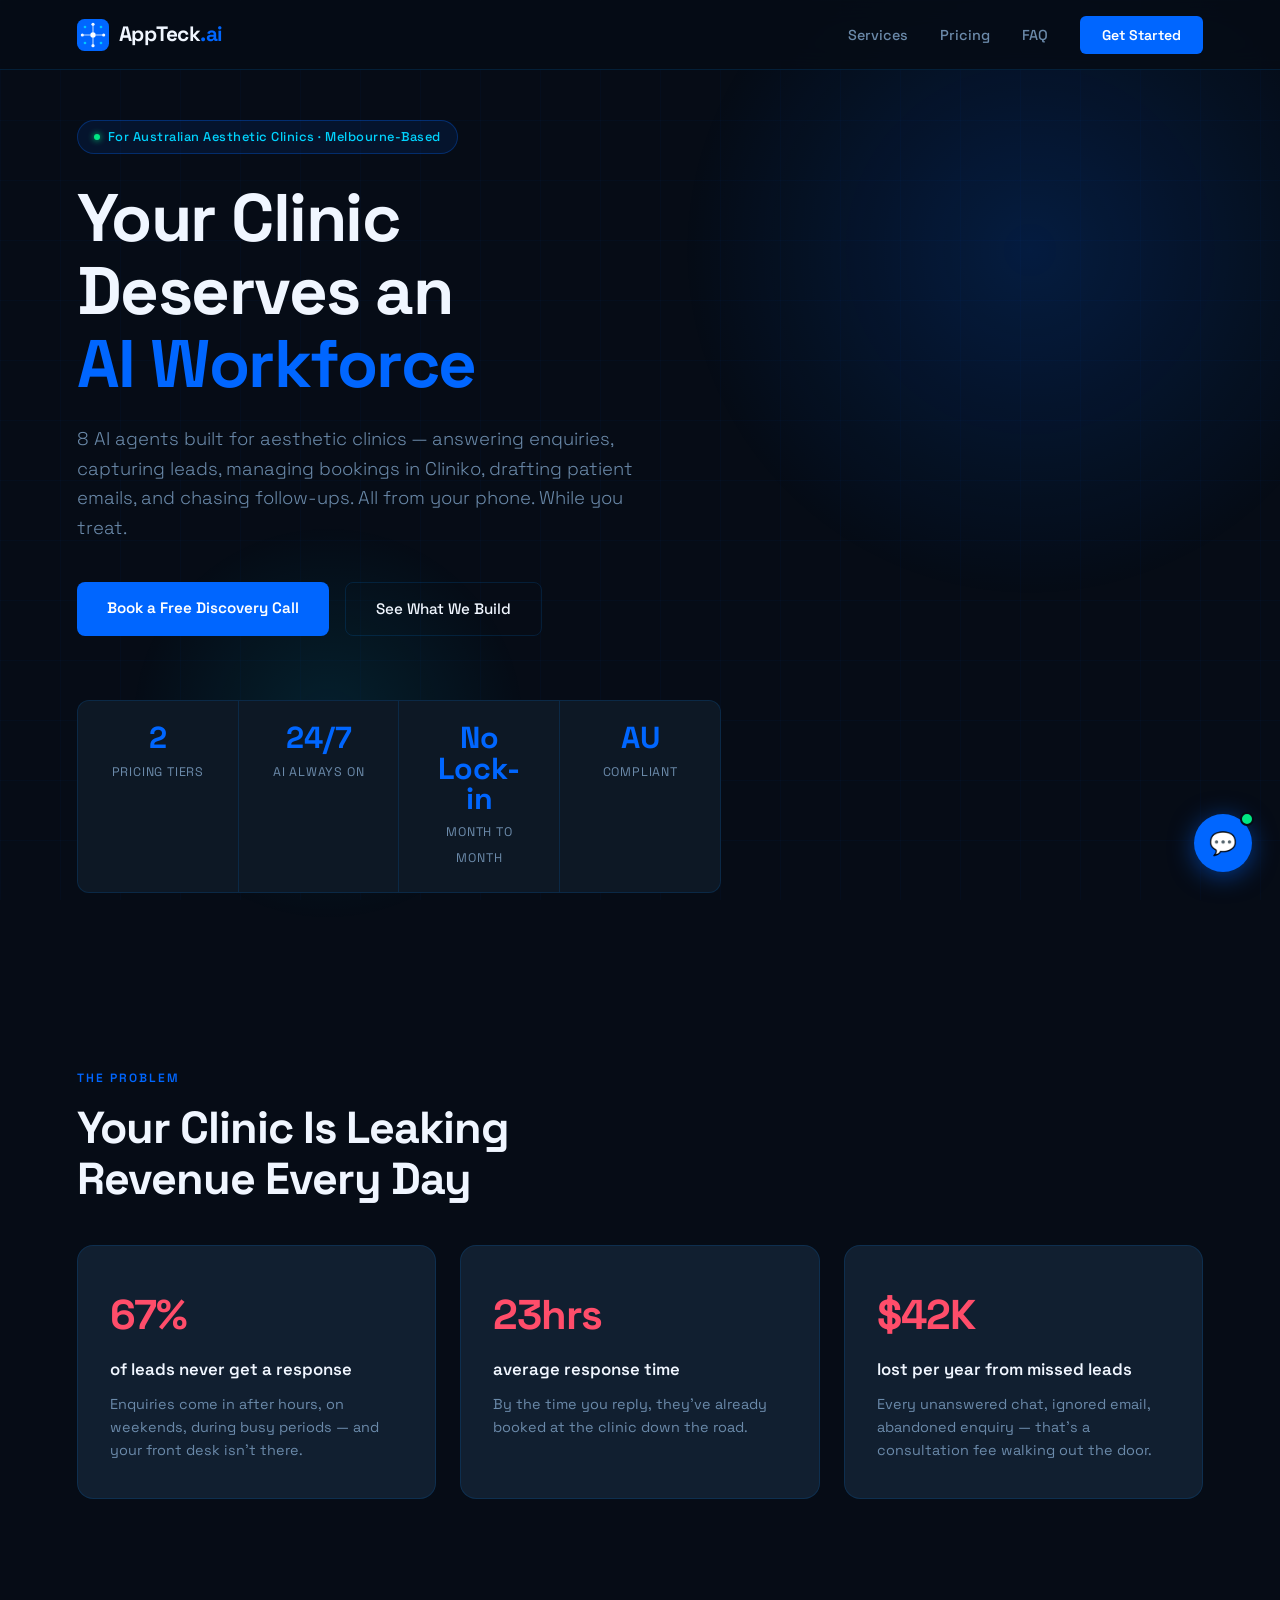
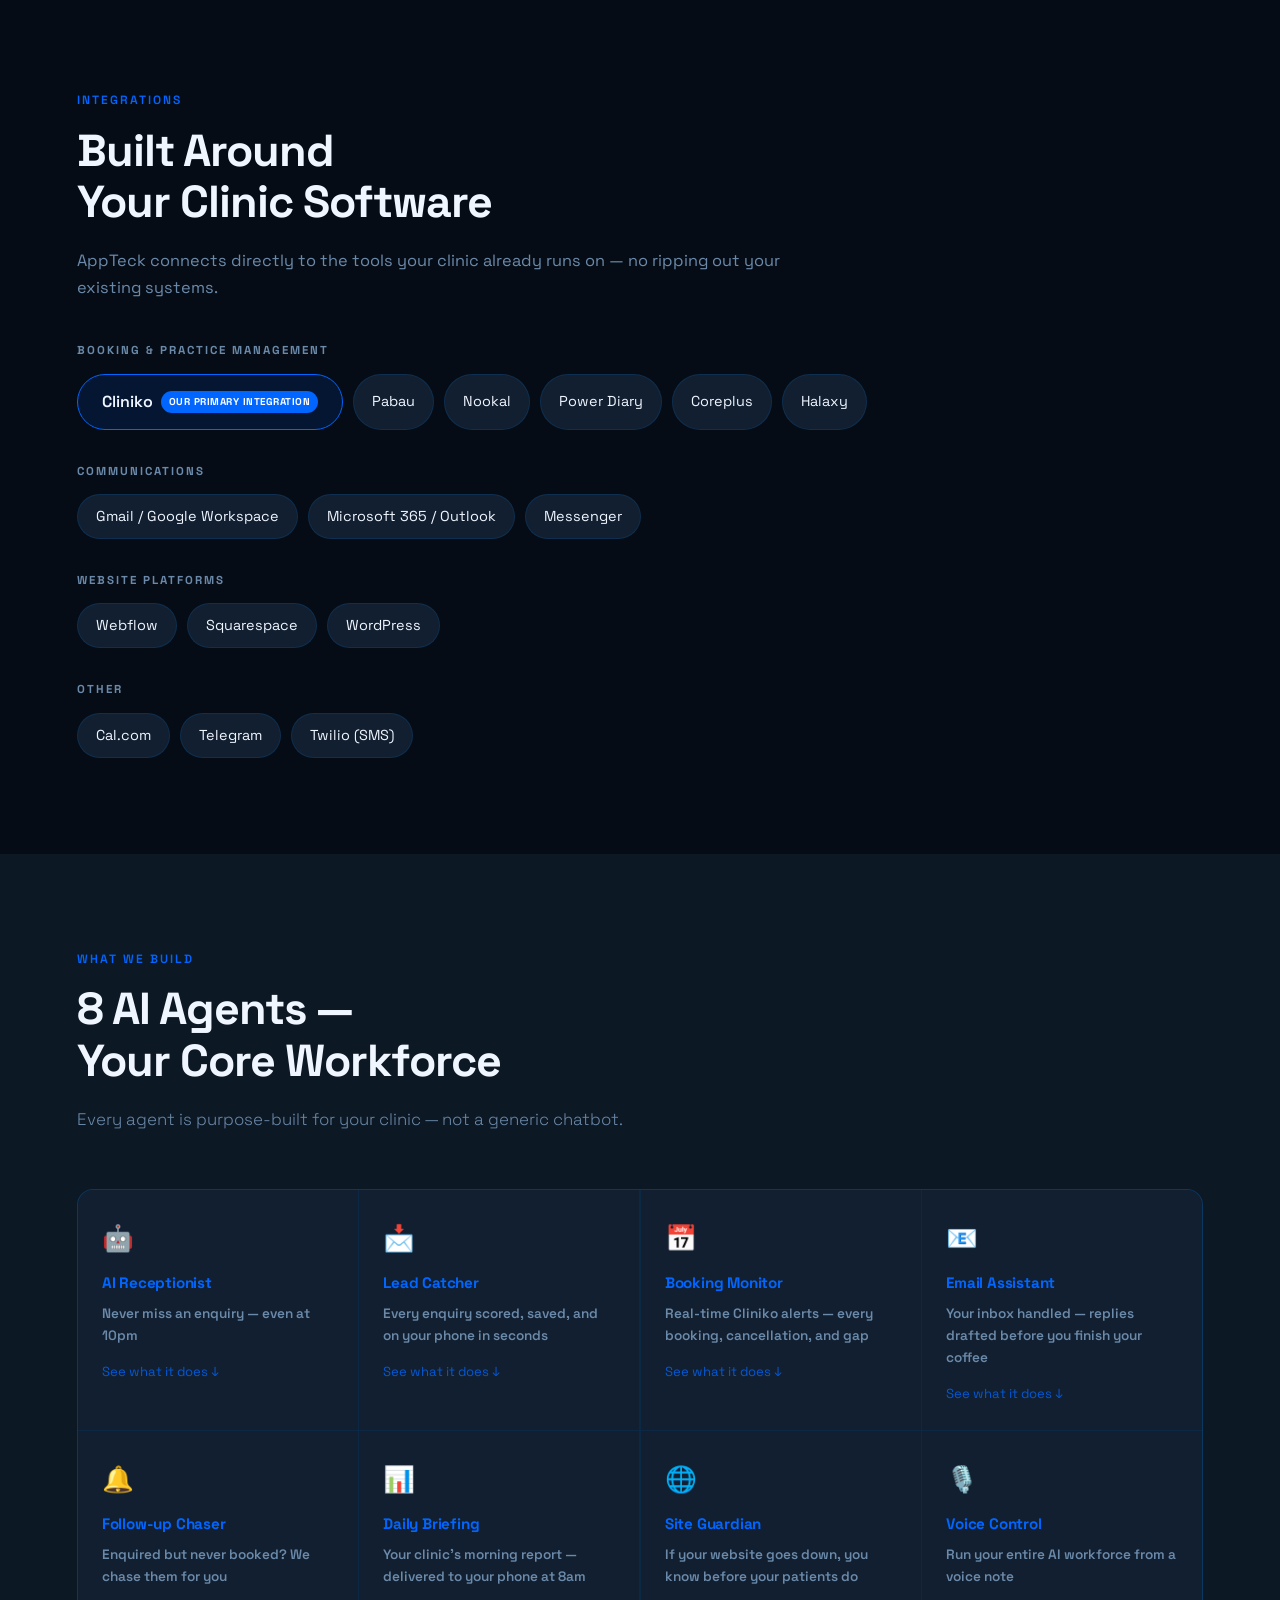
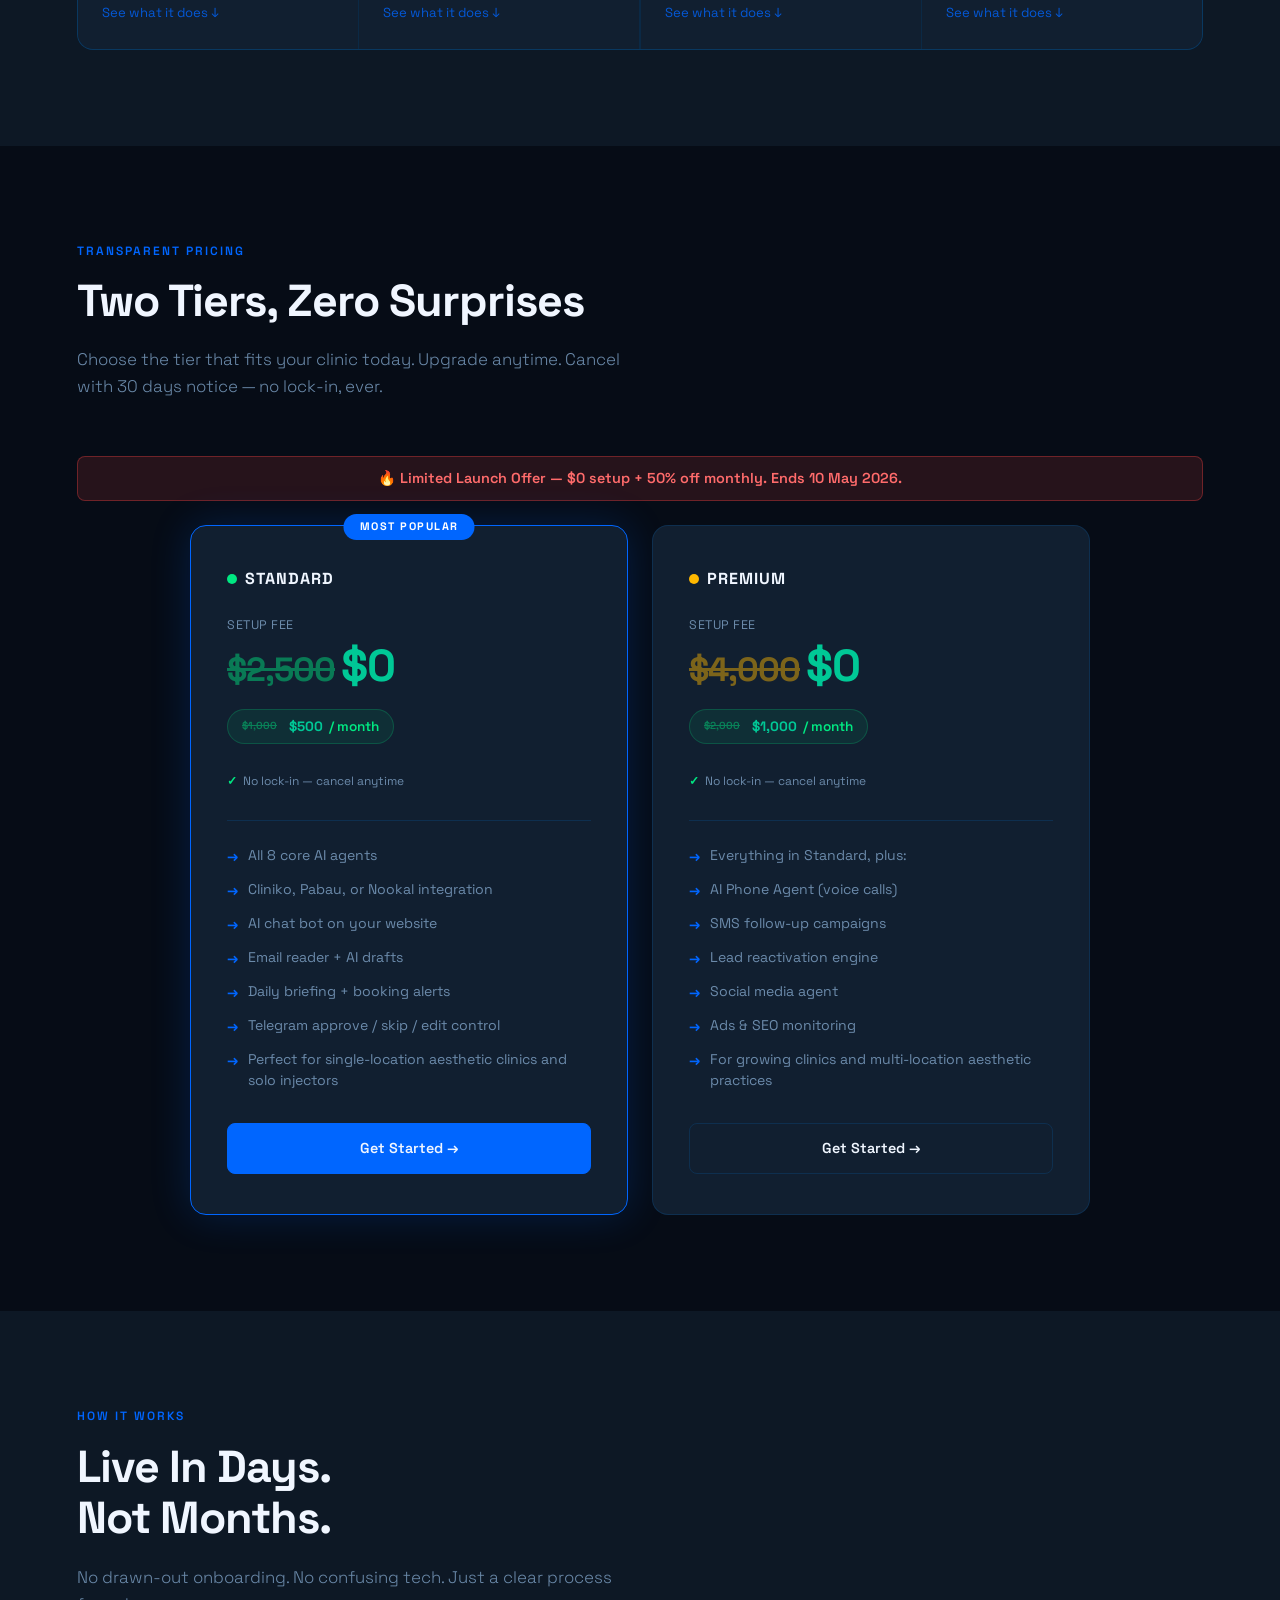
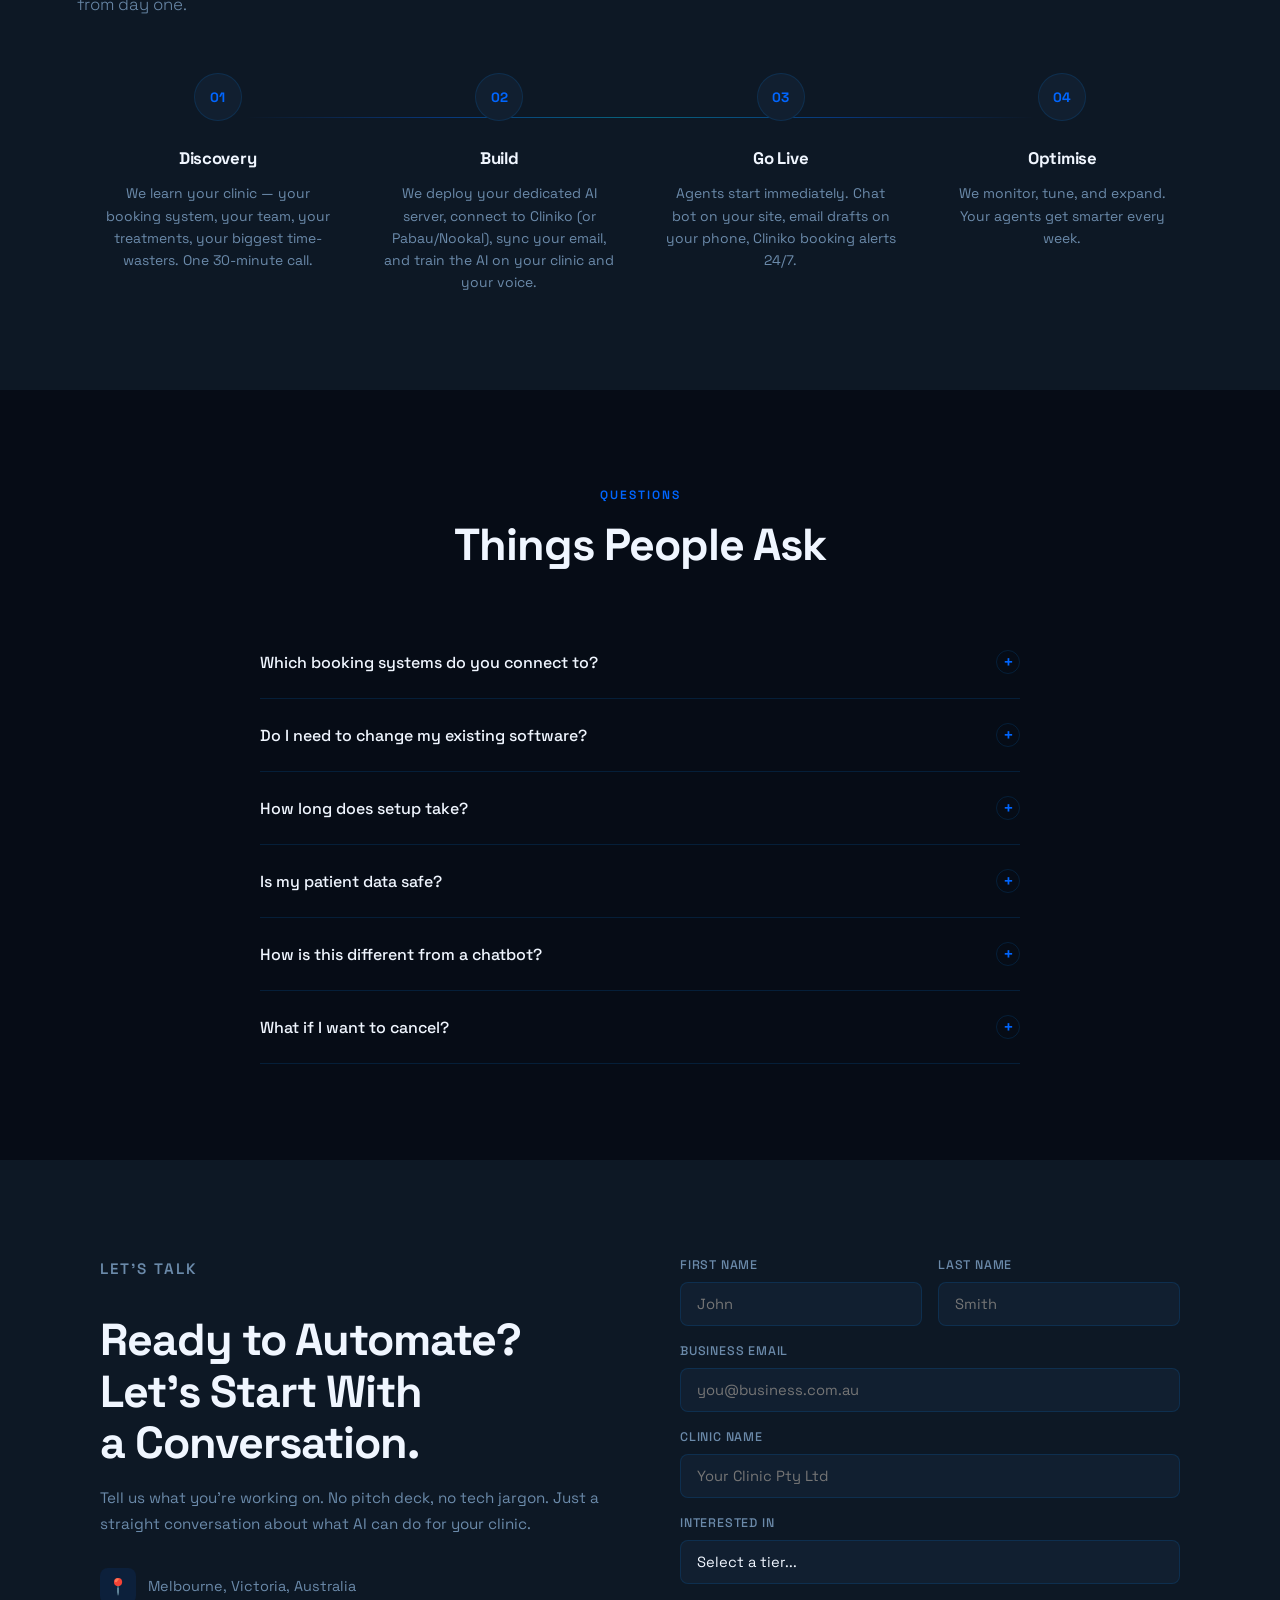
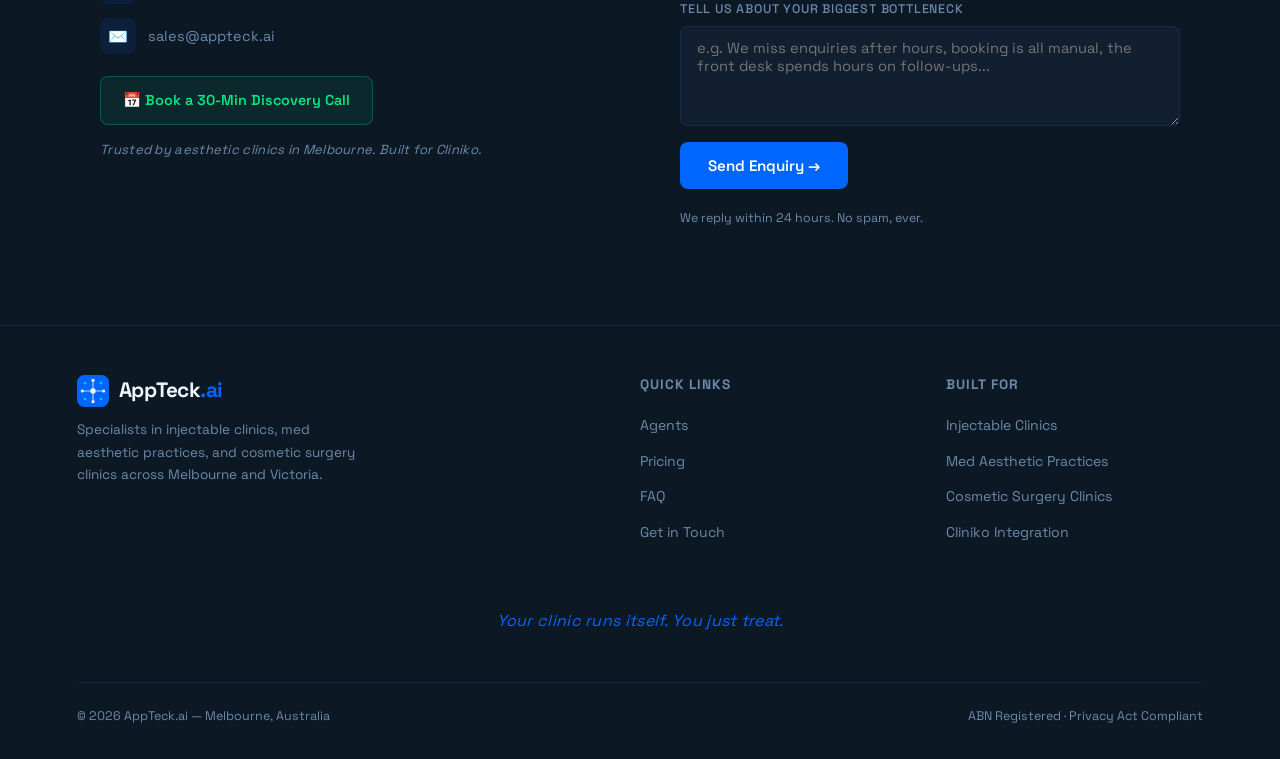
==== commit dac6fd3e: "Add limited launch offer pricing across homepage and /get-started Both pages now show $0 setup and 5" ====
--- a/index.html
+++ b/index.html
@@ -297,13 +297,14 @@
   <p class="section-label reveal">Transparent Pricing</p>
   <h2 class="reveal">Two Tiers, Zero Surprises</h2>
   <p class="section-sub reveal">Choose the tier that fits your clinic today. Upgrade anytime. Cancel with 30 days notice — no lock-in, ever.</p>
+  <div class="pricing-urgency reveal">🔥 Limited Launch Offer — $0 setup + 50% off monthly. Ends 10 May 2026.</div>
   <div class="pricing-grid">
 
     <div class="pricing-card featured reveal">
       <div class="tier-name"><span class="tier-badge small"></span>Standard</div>
       <div class="setup-label">Setup Fee</div>
-      <div class="setup-price small">$2,500</div>
-      <div class="retainer">$1,000 / month</div>
+      <div class="setup-price small"><span class="price-old">$2,500</span><span class="setup-free">$0</span></div>
+      <div class="retainer"><span class="price-old">$1,000</span><span class="price-new">$500</span> / month</div>
       <div class="no-lock">No lock-in — cancel anytime</div>
       <hr class="divider">
       <ul class="features">
@@ -321,8 +322,8 @@
     <div class="pricing-card reveal">
       <div class="tier-name"><span class="tier-badge medium"></span>Premium</div>
       <div class="setup-label">Setup Fee</div>
-      <div class="setup-price medium">$4,000</div>
-      <div class="retainer">$2,000 / month</div>
+      <div class="setup-price medium"><span class="price-old">$4,000</span><span class="setup-free">$0</span></div>
+      <div class="retainer"><span class="price-old">$2,000</span><span class="price-new">$1,000</span> / month</div>
       <div class="no-lock">No lock-in — cancel anytime</div>
       <hr class="divider">
       <ul class="features">
@@ -438,8 +439,8 @@
           <label for="tier">Interested In</label>
           <select id="tier">
             <option value="">Select a tier...</option>
-            <option>Standard — $2,500 setup + $1,000/mo</option>
-            <option>Premium — $4,000 setup + $2,000/mo</option>
+            <option>Standard — $0 setup + $500/mo (launch offer)</option>
+            <option>Premium — $0 setup + $1,000/mo (launch offer)</option>
             <option>Not sure yet — let's talk</option>
           </select>
         </div>
--- a/assets/css/components.css
+++ b/assets/css/components.css
@@ -454,6 +454,33 @@
 }
 .agent-card .agent-desc { display: none; }
 .agent-card.expanded .agent-desc { display: block; }
+
+/* ── PRICING URGENCY + STRIKETHROUGH ── */
+.pricing-urgency {
+  text-align: center;
+  background: rgba(220, 60, 60, 0.15);
+  border: 1px solid rgba(220, 60, 60, 0.4);
+  color: #ff6b6b;
+  padding: 10px 20px;
+  border-radius: 8px;
+  font-size: 0.9em;
+  font-weight: 600;
+  margin-bottom: 24px;
+}
+.price-old {
+  text-decoration: line-through;
+  opacity: 0.45;
+  font-size: 0.75em;
+  margin-right: 6px;
+}
+.price-new {
+  color: #00c896;
+  font-weight: 700;
+}
+.setup-free {
+  color: #00c896;
+  font-weight: 700;
+}
 .agent-toggle {
   background: none;
   border: none;
